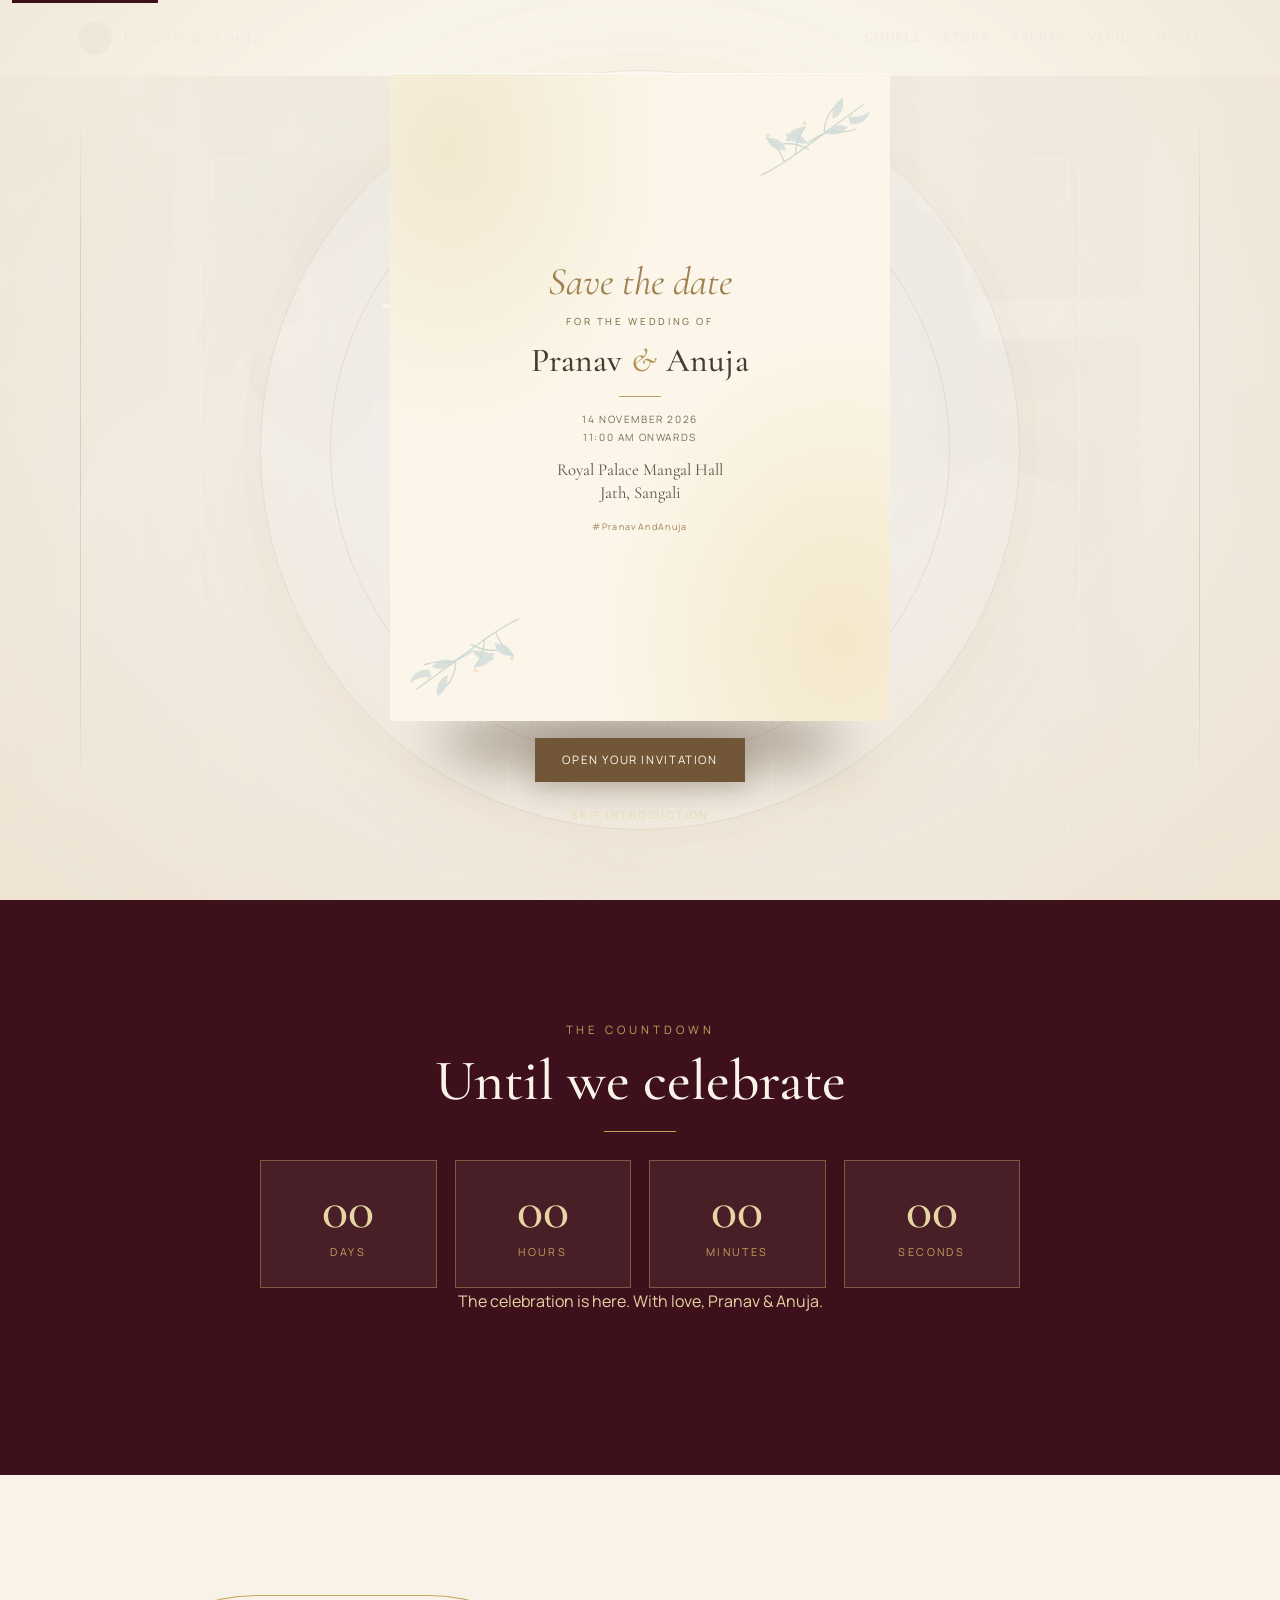
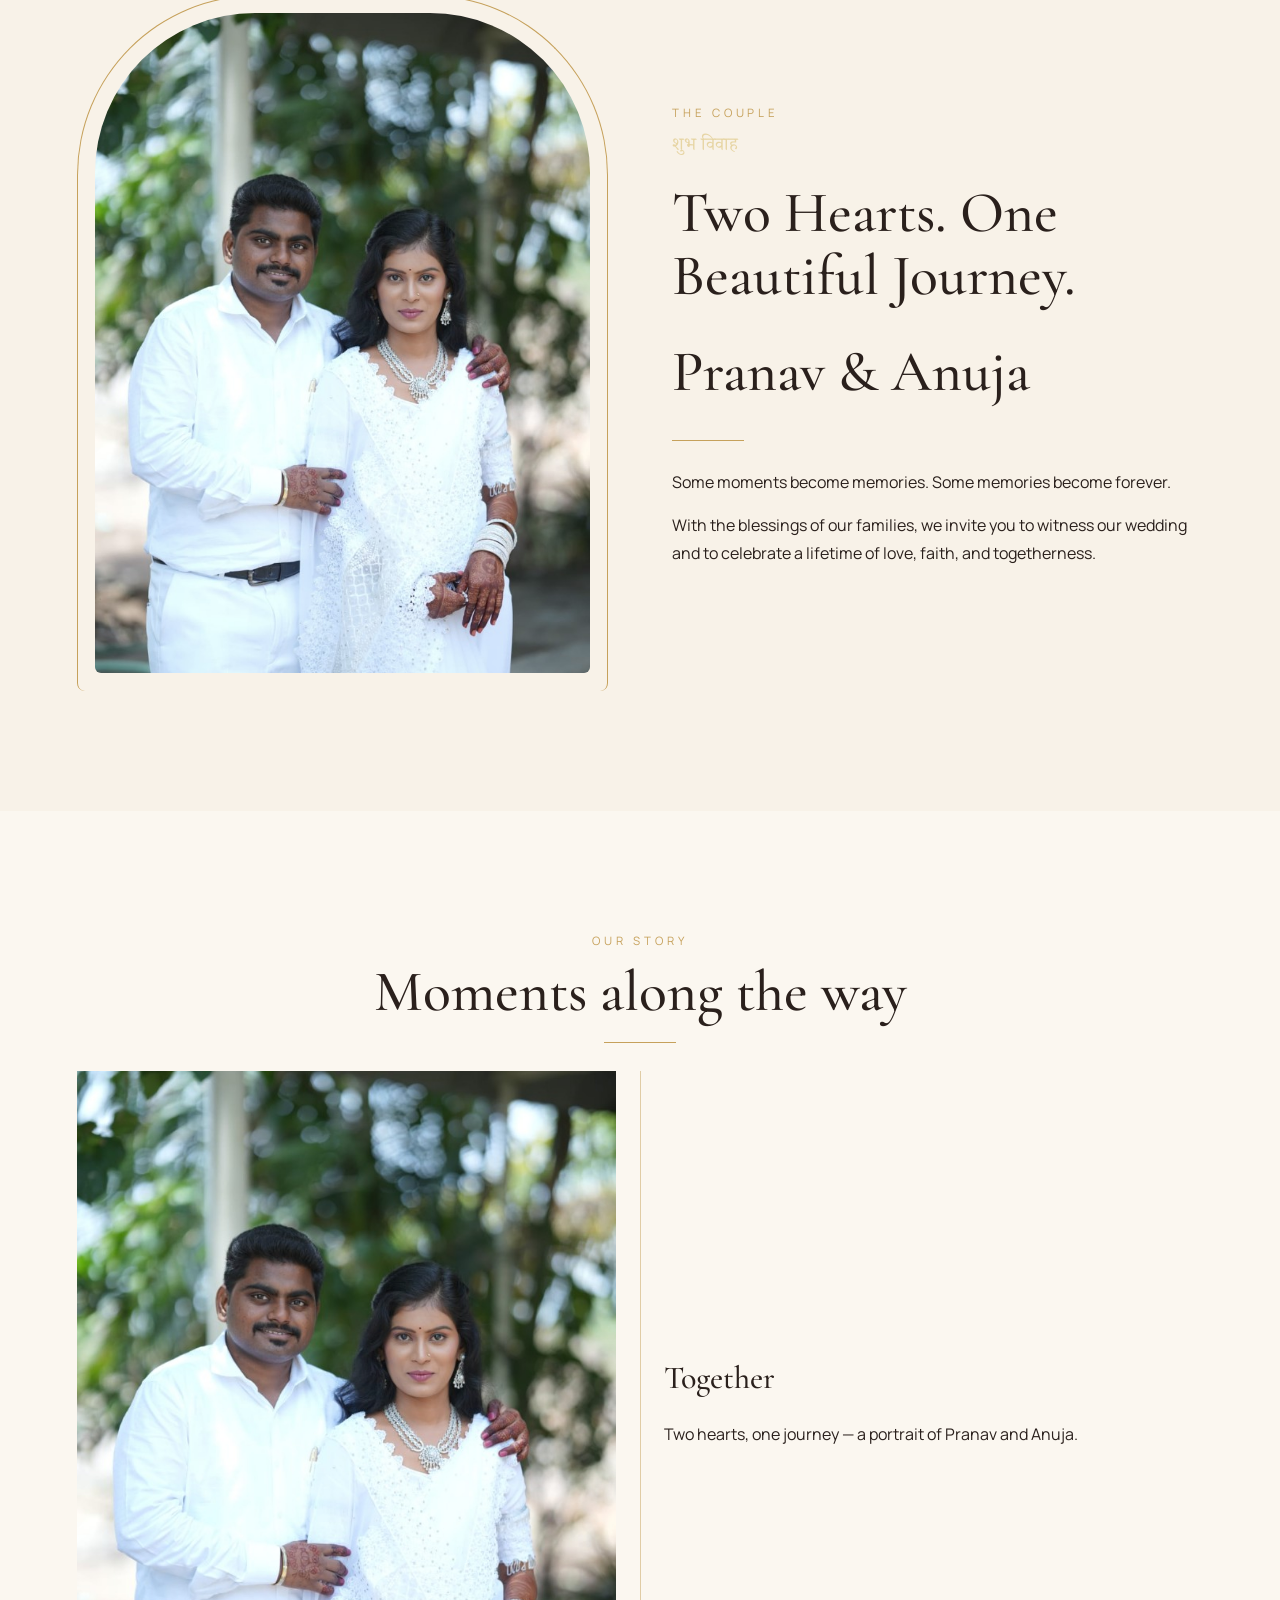
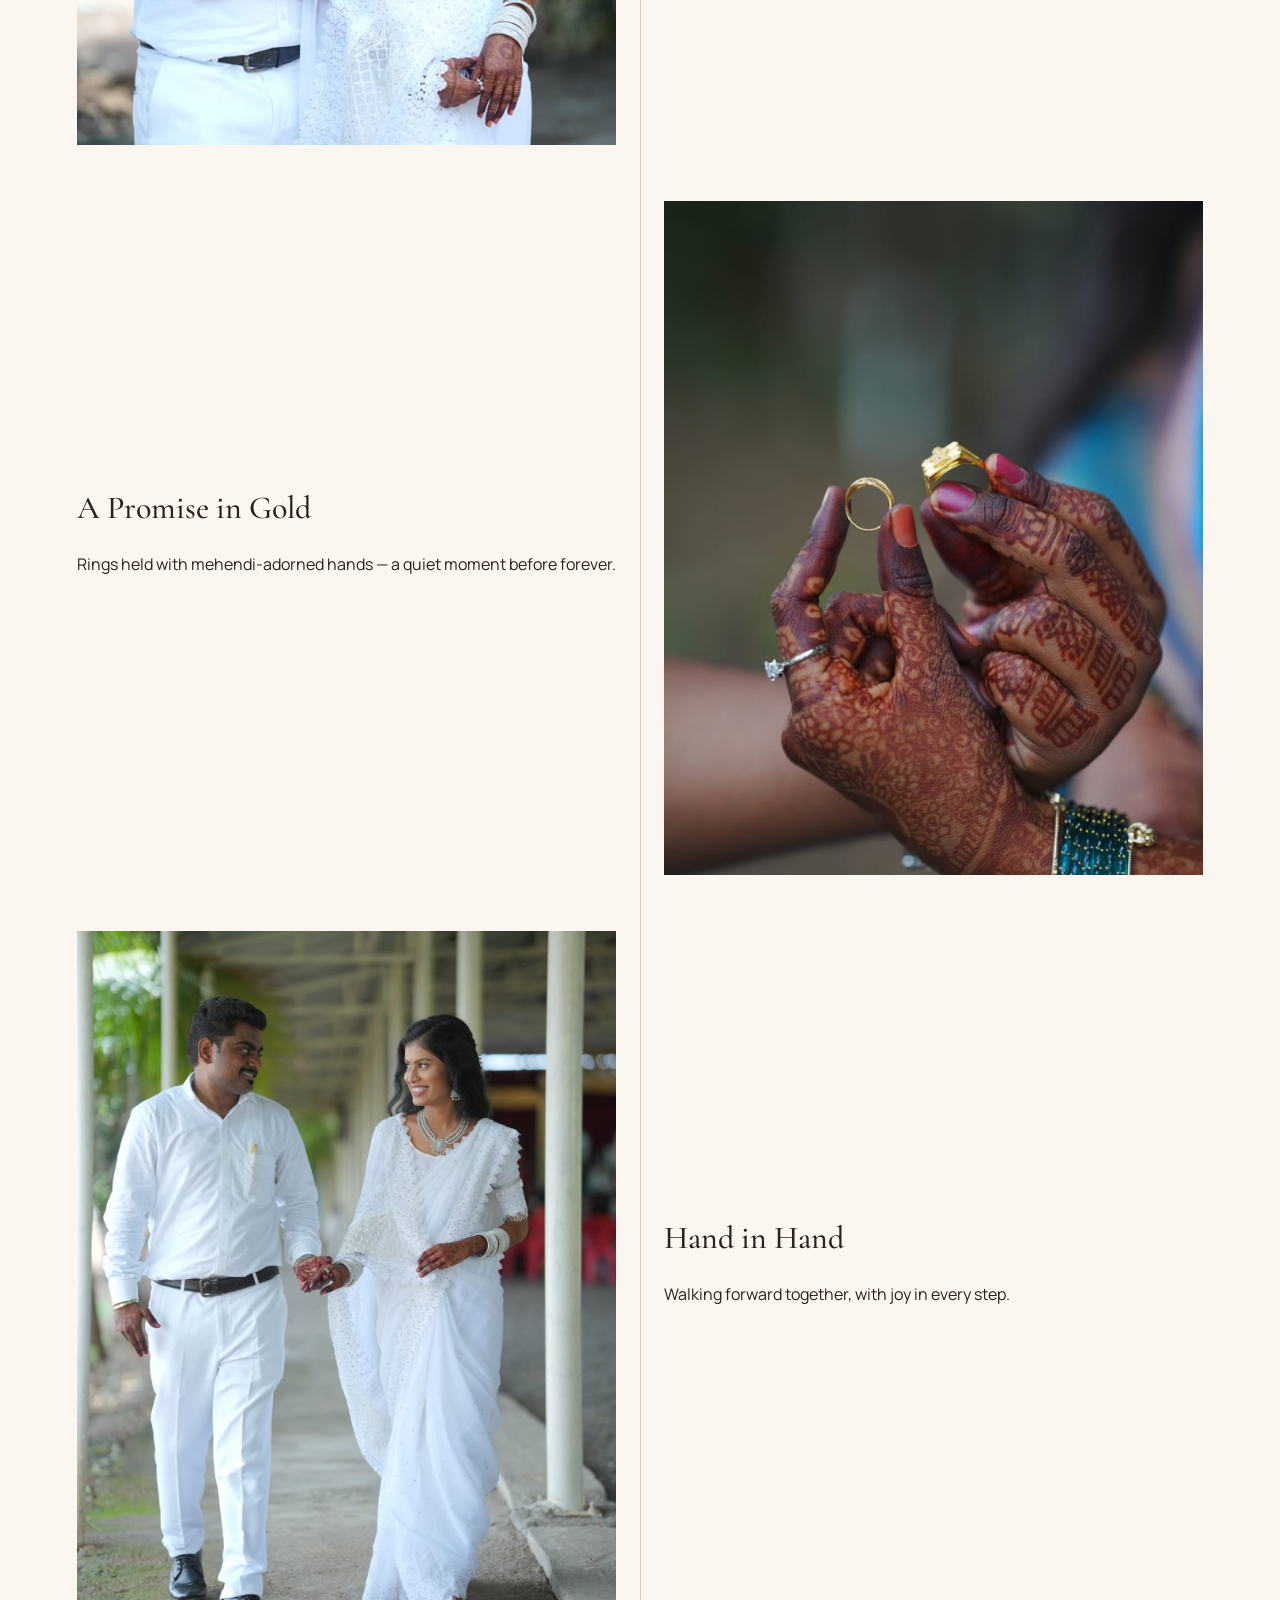
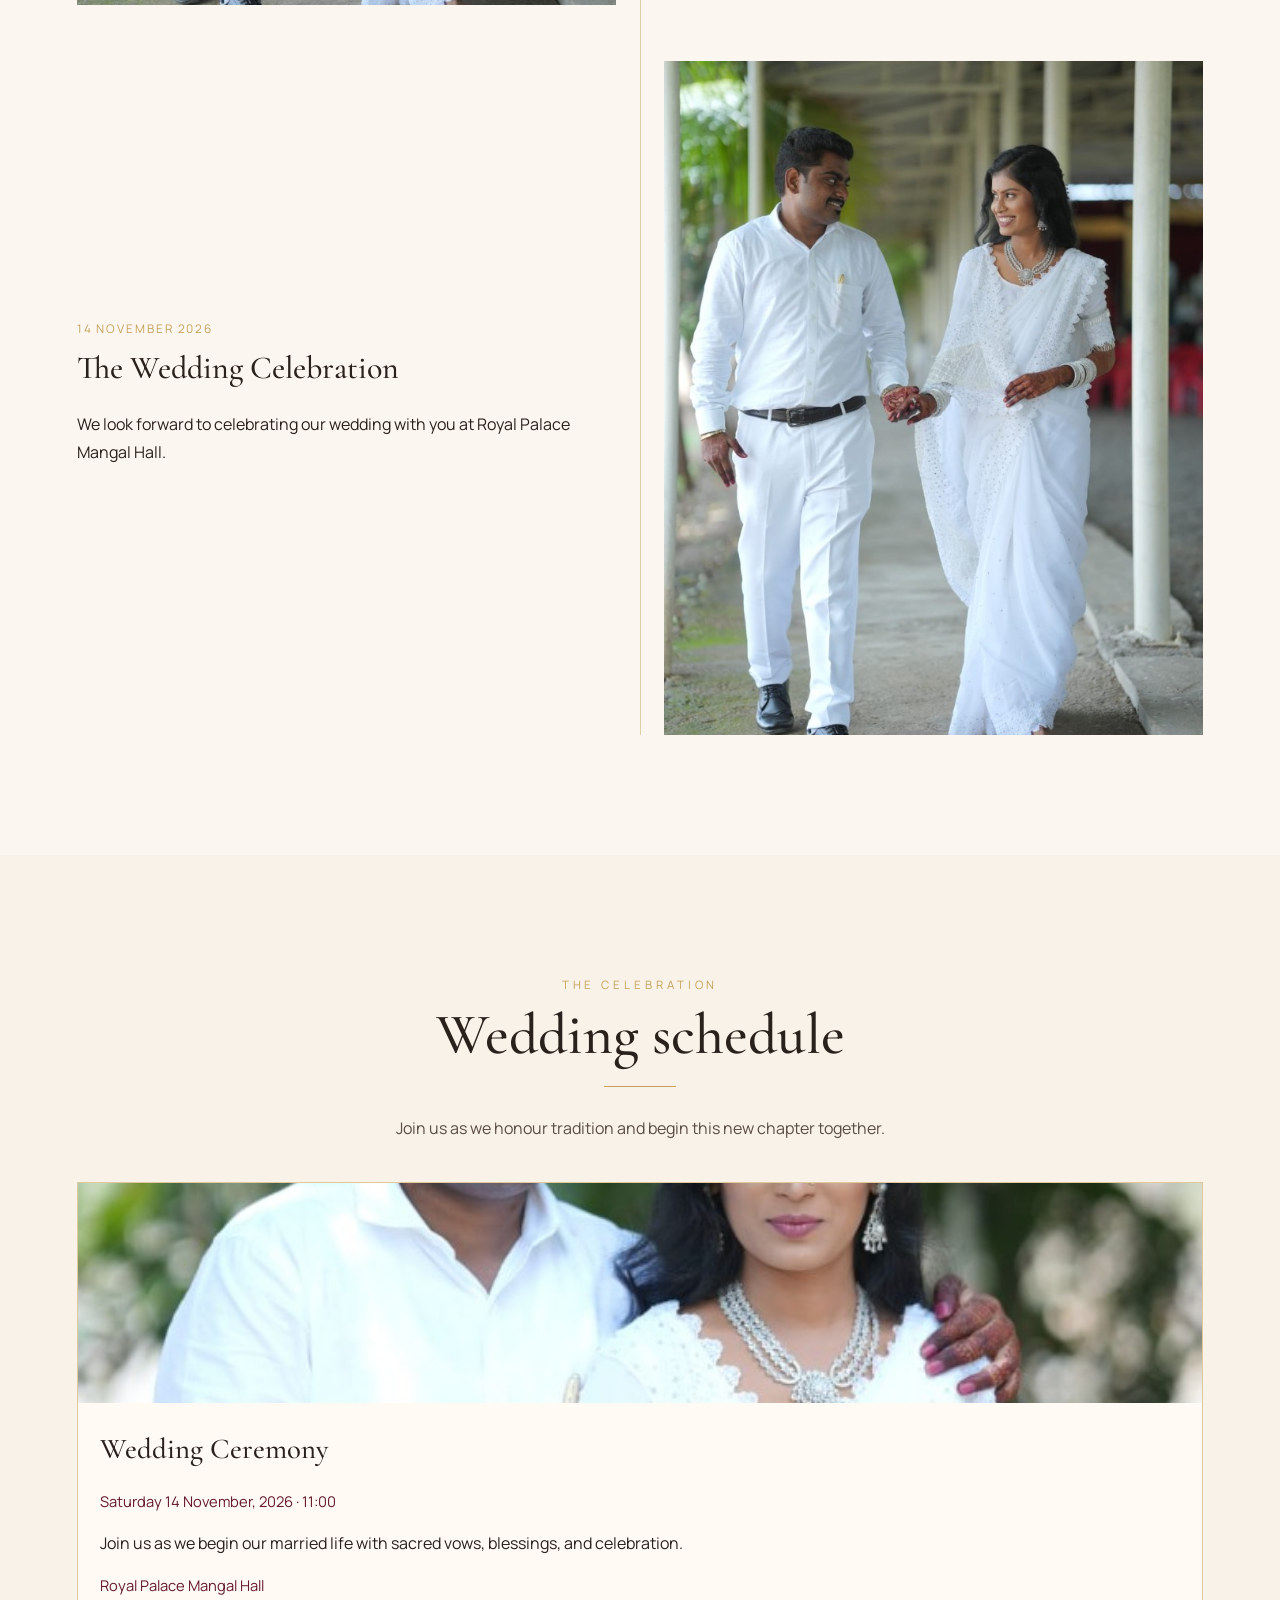
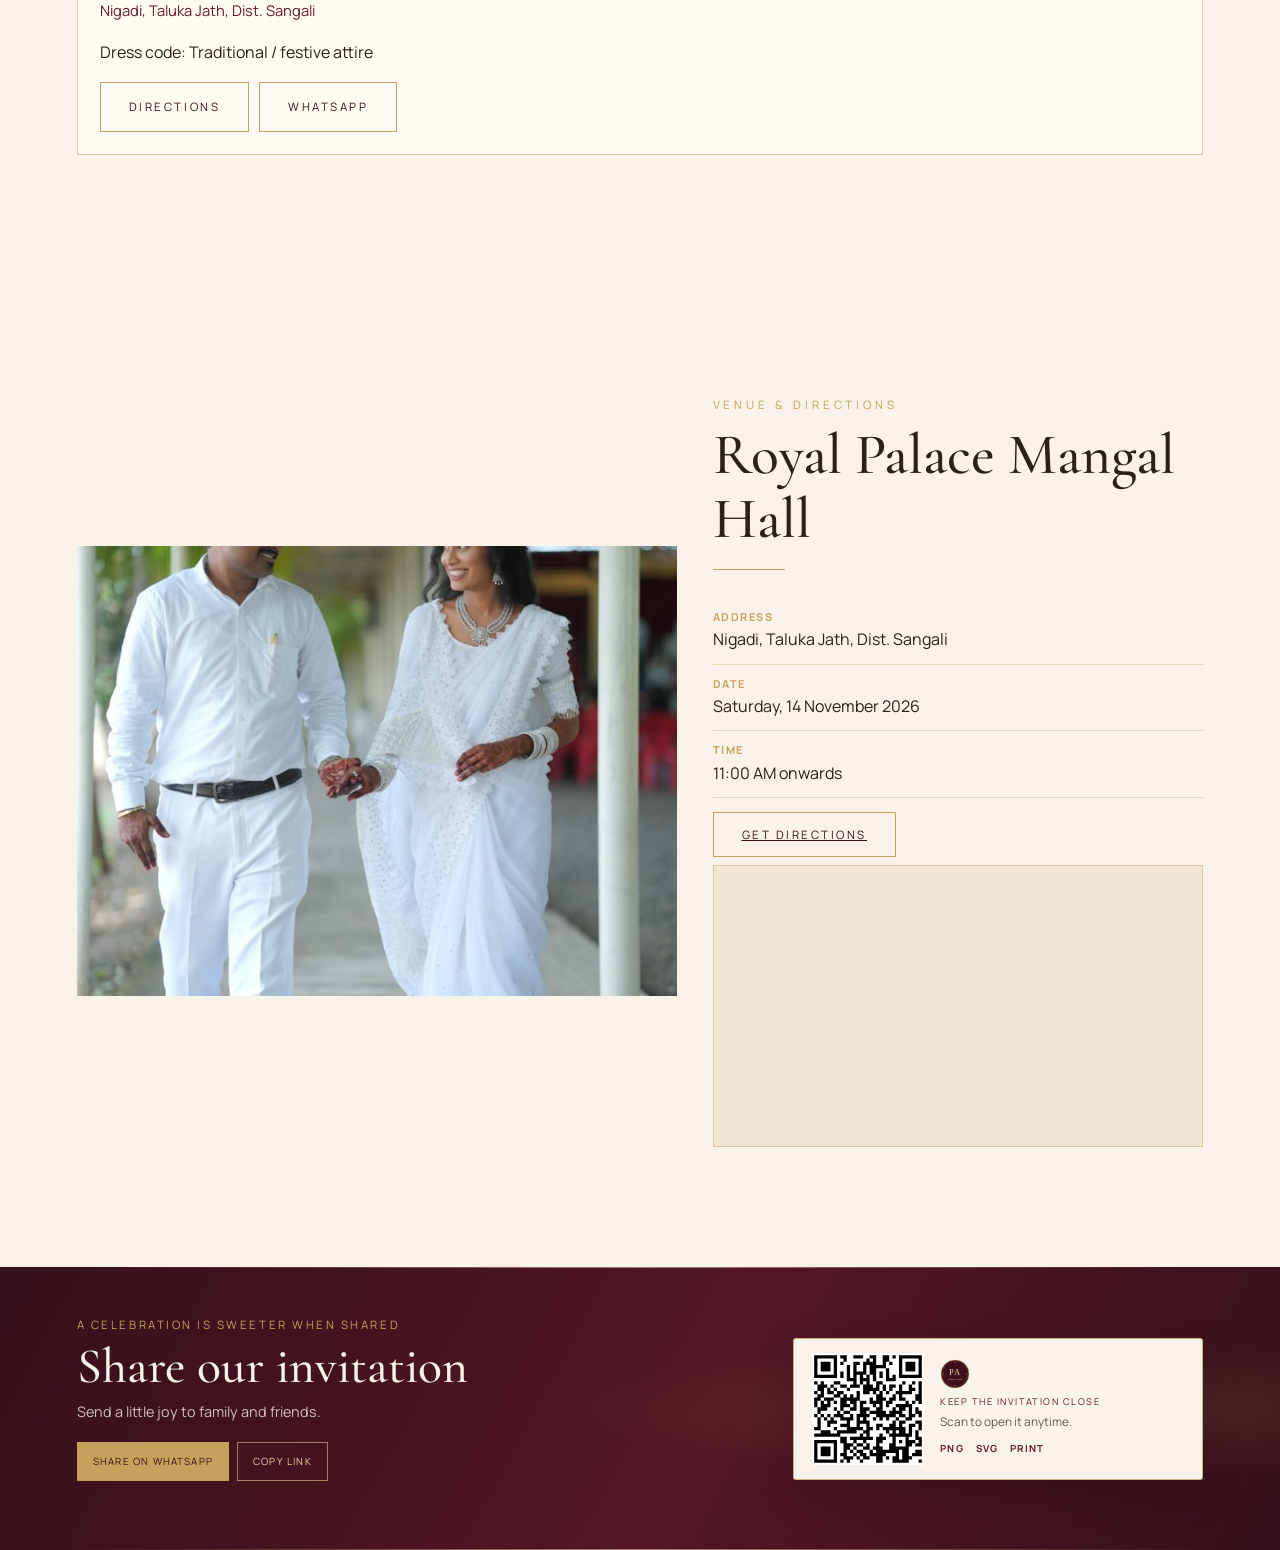
==== index.html @ adb9b9b0 "fix all issue" ====
<!DOCTYPE html>
<html lang="en">
  <head>
    <meta charset="UTF-8" />
    <meta name="viewport" content="width=device-width, initial-scale=1" />
    <title>Pranav & Anuja — A Royal Wedding Invitation</title>
    <meta
      name="description"
      content="You are cordially invited to the wedding of Pranav and Anuja on 14 November 2026 at Royal Palace Mangal Hall, Nigadi, Taluka Jath, Dist. Sangali."
    />
    <meta property="og:title" content="Pranav & Anuja — A Royal Wedding Invitation" />
    <meta
      property="og:description"
      content="Join us on 14 November 2026 at Royal Palace Mangal Hall, Nigadi, Taluka Jath, Dist. Sangali."
    />
    <meta property="og:image" content="images/couple-portrait.jpg" />
    <meta property="og:type" content="website" />
    <link rel="icon" href="assets/favicon.svg" type="image/svg+xml" />
    <link rel="preconnect" href="https://fonts.googleapis.com" />
    <link rel="preconnect" href="https://fonts.gstatic.com" crossorigin />
    <link
      href="https://fonts.googleapis.com/css2?family=Cormorant+Garamond:ital,wght@0,400;0,500;0,600;1,400&family=Manrope:wght@400;500;600&family=Noto+Serif+Devanagari:wght@400;500&display=swap"
      rel="stylesheet"
    />
    <link rel="stylesheet" href="css/styles.css?v=31" />
  </head>
  <body class="is-locked">
    <a class="skip-link" href="#main">Skip to invitation</a>
    <div class="grain" aria-hidden="true"></div>

    <div class="gate" id="gate" role="dialog" aria-label="Open your wedding invitation">
      <div class="gate__light" aria-hidden="true"></div>
      <div class="gate__side-rail gate__side-rail--left" aria-hidden="true"></div>
      <div class="gate__side-rail gate__side-rail--right" aria-hidden="true"></div>
      <div class="gate__inner">
        <div class="intro-film" aria-label="Wedding invitation preview">
          <div class="intro-film__scene intro-film__scene--cover">
            <img class="intro-film__sprig intro-film__sprig--top" src="assets/botanical-sprig.svg" alt="" aria-hidden="true" />
            <img class="intro-film__sprig intro-film__sprig--bottom" src="assets/botanical-sprig.svg" alt="" aria-hidden="true" />
            <p class="intro-film__eyebrow">शुभ विवाह</p>
            <div class="intro-film__portrait-wrap"><img class="intro-film__portrait" src="images/couple-portrait.jpg" alt="Pranav and Anuja" /></div>
            <h1 class="intro-film__names">Pranav <span>&amp;</span> Anuja</h1>
            <p class="intro-film__script">are getting married</p>
            <span class="intro-film__date">14 November 2026</span>
          </div>

          <div class="intro-film__scene intro-film__scene--together">
            <img class="intro-film__sprig intro-film__sprig--top" src="assets/botanical-sprig.svg" alt="" aria-hidden="true" />
            <img class="intro-film__sprig intro-film__sprig--bottom" src="assets/botanical-sprig.svg" alt="" aria-hidden="true" />
            <p class="intro-film__eyebrow">A new chapter begins</p>
            <span class="intro-film__wash intro-film__wash--blue" aria-hidden="true"></span>
            <span class="intro-film__wash intro-film__wash--gold" aria-hidden="true"></span>
            <h2 class="intro-film__script intro-film__script--large">Together</h2>
            <p class="intro-film__message">With the blessings of our families,<br />we would love you to join us.</p>
            <p class="intro-film__small">A celebration of love, tradition &amp; forever</p>
          </div>

          <div class="intro-film__scene intro-film__scene--details">
            <img class="intro-film__sprig intro-film__sprig--top" src="assets/botanical-sprig.svg" alt="" aria-hidden="true" />
            <img class="intro-film__sprig intro-film__sprig--bottom" src="assets/botanical-sprig.svg" alt="" aria-hidden="true" />
            <p class="intro-film__script intro-film__script--save">Save the date</p>
            <p class="intro-film__eyebrow">for the wedding of</p>
            <h2 class="intro-film__names intro-film__names--compact">Pranav <span>&amp;</span> Anuja</h2>
            <div class="intro-film__rule"></div>
            <p class="intro-film__details">14 November 2026<br />11:00 AM onwards</p>
            <p class="intro-film__venue">Royal Palace Mangal Hall<br />Jath, Sangali</p>
            <p class="intro-film__hashtag">#PranavAndAnuja</p>
          </div>
        </div>

        <div class="intro-film__actions">
          <button class="btn" id="open-invite" type="button">Open your invitation</button>
          <button class="gate__skip" id="skip-intro" type="button">Skip introduction</button>
        </div>
      </div>
    </div>

    <header class="site-header">
      <a class="brand" href="#top">
        <img src="assets/monogram.svg" alt="" />
        Pranav &amp; Anuja
      </a>
      <button class="nav-toggle" id="nav-toggle" type="button" aria-label="Open menu" aria-expanded="false" aria-controls="site-nav">
        <span class="nav-toggle__icon" aria-hidden="true"></span>
        <span class="visually-hidden">Menu</span>
      </button>
      <nav class="nav" id="site-nav">
        <a href="#couple">Couple</a>
        <a href="#story">Story</a>
        <a href="#events">Events</a>
        <a href="#venue">Venue</a>
        <a href="#share">Invite</a>
      </nav>
    </header>

    <main id="main">
      <section class="hero" id="top">
        <div class="hero__media" data-parallax>
          <img src="images/couple-walk.jpg" alt="Pranav and Anuja walking together" />
        </div>
        <div class="hero__veil"></div>
        <div class="hero__florals" aria-hidden="true">
        </div>
        <div class="hero__frame reveal">
          <div class="ornament-corners"></div>
          <p class="section-kicker">You are cordially invited</p>
          <p class="deva" id="hero-blessing">शुभ विवाह</p>
          <h1>
            <span>The wedding of</span>
            Pranav <span class="amp">&amp;</span> Anuja
          </h1>
          <p class="hero__meta" id="hero-headline">A Royal Celebration of Love</p>
          <div class="gold-rule"></div>
          <p class="hero__meta" id="hero-date">14 November 2026</p>
          <p class="hero__meta" id="hero-venue">Royal Palace Mangal Hall · Jath, Sangali</p>
          <p style="margin-top: 28px">
            <a class="btn" href="#events">Explore the celebration</a>
          </p>
        </div>
      </section>

      <section class="section section--maroon jaali center" id="countdown">
        <div class="wrap">
          <p class="section-kicker">The countdown</p>
          <h2>Until we celebrate</h2>
          <div class="gold-rule"></div>
          <div class="countdown" id="countdown-grid" aria-live="polite">
            <div class="count"><b id="d">00</b><span>Days</span></div>
            <div class="count"><b id="h">00</b><span>Hours</span></div>
            <div class="count"><b id="m">00</b><span>Minutes</span></div>
            <div class="count"><b id="s">00</b><span>Seconds</span></div>
          </div>
          <p class="lead" id="countdown-message" hidden>The celebration awaits.</p>
        </div>
      </section>

      <section class="section section--ivory" id="couple">
        <div class="wrap couple">
          <div class="arch in-view">
            <img src="images/couple-portrait.jpg" alt="Portrait of Pranav and Anuja" width="800" height="1200" />
          </div>
          <div class="couple-copy in-view">
            <p class="section-kicker">The couple</p>
            <p class="deva" id="couple-blessing">शुभ विवाह</p>
            <h2 id="couple-tagline">Two Hearts. One Beautiful Journey.</h2>
            <h3 id="couple-names">Pranav &amp; Anuja</h3>
            <div class="gold-rule" style="margin-left: 0"></div>
            <p id="couple-quote">Some moments become memories. Some memories become forever.</p>
            <p id="couple-intro">
              With the blessings of our families, we invite you to witness our wedding and to
              celebrate a lifetime of love, faith, and togetherness.
            </p>
          </div>
        </div>
      </section>

      <section class="section section--paper" id="story">
        <div class="wrap">
          <div class="center">
            <p class="section-kicker">Our story</p>
            <h2>Moments along the way</h2>
            <div class="gold-rule"></div>
          </div>
          <div class="timeline" id="story-list"></div>
        </div>
      </section>

      <section class="section section--ivory" id="events">
        <div class="wrap">
          <div class="center">
            <p class="section-kicker">The celebration</p>
            <h2>Wedding schedule</h2>
            <div class="gold-rule"></div>
            <p class="lead">Join us as we honour tradition and begin this new chapter together.</p>
          </div>
          <div class="events" id="event-list"></div>
        </div>
      </section>

      <section class="section section--ivory" id="venue">
        <div class="wrap venue-grid">
          <div class="in-view">
            <img src="images/couple-walk.jpg" alt="Covered walkway at the celebration venue" width="1200" height="800" />
          </div>
          <div class="in-view">
            <p class="section-kicker">Venue &amp; directions</p>
            <h2 id="venue-name">Royal Palace Mangal Hall</h2>
            <div class="gold-rule" style="margin-left: 0"></div>
            <ul class="detail-list">
              <li>
                <strong>Address</strong>
                <span id="venue-address">Nigadi, Taluka Jath, Dist. Sangali</span>
              </li>
              <li>
                <strong>Date</strong>
                <span id="venue-date">Saturday, 14 November 2026</span>
              </li>
              <li>
                <strong>Time</strong>
                <span id="venue-time">11:00 AM onwards</span>
              </li>
            </ul>
            <a class="btn btn--dark" id="maps-link" href="#" target="_blank" rel="noopener">Get directions</a>
            <div class="map-frame" id="map-embed"></div>
          </div>
        </div>
      </section>

      <section class="share-footer" id="share">
        <div class="wrap share-footer__inner">
          <div class="share-footer__message">
            <p class="section-kicker">A celebration is sweeter when shared</p>
            <h2>Share our invitation</h2>
            <p class="share-footer__lead">Send a little joy to family and friends.</p>
            <div class="share-row share-footer__actions">
              <button class="btn share-footer__primary" id="whatsapp-share" type="button">Share on WhatsApp</button>
              <button class="btn share-footer__secondary" id="copy-link" type="button">Copy link</button>
              <button class="btn share-footer__secondary" id="native-share" type="button">More options</button>
            </div>
            <p class="form-status share-footer__status" id="share-status" role="status"></p>
          </div>
          <div class="share-footer__qr-card">
            <div class="share-footer__qr" id="qr-target"></div>
            <div class="share-footer__qr-details">
              <img src="assets/monogram.svg" alt="PA monogram for Pranav and Anuja" width="38" height="38" />
              <p class="section-kicker">Keep the invitation close</p>
              <p>Scan to open it anytime.</p>
              <div class="share-footer__tools">
                <button class="share-footer__tool" id="download-qr-png" type="button">PNG</button>
                <button class="share-footer__tool" id="download-qr-svg" type="button">SVG</button>
                <button class="share-footer__tool" id="print-card" type="button">Print</button>
              </div>
            </div>
          </div>
        </div>
      </section>
    </main>

    <div class="music">
      <button class="icon-btn" id="music-toggle" type="button" aria-pressed="false" aria-label="Play music">
        ♪
      </button>
    </div>
    <audio id="background-music" autoplay loop preload="auto"></audio>

    <style>
      .visually-hidden {
        position: absolute;
        width: 1px;
        height: 1px;
        overflow: hidden;
        clip: rect(0 0 0 0);
      }
    </style>

    <script src="js/qrcode.min.js"></script>
    <script src="js/config.js?v=3"></script>
    <script src="js/storage.js"></script>
    <script src="js/app.js?v=16"></script>
  </body>
</html>
---- css/styles.css ----
:root {
  --burgundy: #651b2b;
  --maroon: #3d101b;
  --gold: #c6a15b;
  --champagne: #e7d5a4;
  --ivory: #f8f2e8;
  --sage: #89917a;
  --charcoal: #241d1b;
  --ink: #2a201c;
  --paper: #fbf7f0;
  --shadow: 0 24px 60px rgba(36, 29, 27, 0.22);
  --frame: linear-gradient(135deg, #e7d5a4, #c6a15b 40%, #8c6b32 70%, #e7d5a4);
  --serif: "Cormorant Garamond", "Times New Roman", serif;
  --sans: "Manrope", system-ui, sans-serif;
  --deva: "Noto Serif Devanagari", serif;
  --max: 1180px;
  --nav-h: 76px;
}

*,
*::before,
*::after {
  box-sizing: border-box;
}

html {
  scroll-behavior: smooth;
}

body {
  margin: 0;
  color: var(--ink);
  background: var(--ivory);
  font-family: var(--sans);
  line-height: 1.7;
  overflow-x: hidden;
}

body.is-locked {
  overflow: hidden;
}

img {
  max-width: 100%;
  height: auto;
  display: block;
}

a {
  color: inherit;
}

button,
input,
select,
textarea {
  font: inherit;
}

.skip-link {
  position: absolute;
  left: 12px;
  top: -40px;
  z-index: 100;
  background: var(--maroon);
  color: var(--champagne);
  padding: 8px 12px;
}

.skip-link:focus {
  top: 12px;
}

/* Decorative paper grain */
.grain {
  pointer-events: none;
  position: fixed;
  inset: 0;
  z-index: 40;
  opacity: 0.07;
  background-image: url("data:image/svg+xml,%3Csvg xmlns='http://www.w3.org/2000/svg' width='140' height='140'%3E%3Cfilter id='n'%3E%3CfeTurbulence type='fractalNoise' baseFrequency='.85' numOctaves='4' stitchTiles='stitch'/%3E%3C/filter%3E%3Crect width='140' height='140' filter='url(%23n)' opacity='.55'/%3E%3C/svg%3E");
}

.jaali {
  background-image: url("data:image/svg+xml,%3Csvg xmlns='http://www.w3.org/2000/svg' width='72' height='72' viewBox='0 0 72 72'%3E%3Cpath fill='none' stroke='%23C6A15B' stroke-width='0.6' opacity='0.35' d='M36 4c8 8 12 16 12 32S44 60 36 68C28 60 24 52 24 36S28 12 36 4z M4 36c8-8 16-12 32-12s24 4 32 12c-8 8-16 12-32 12S12 44 4 36z'/%3E%3Ccircle cx='36' cy='36' r='3' fill='%23C6A15B' opacity='.25'/%3E%3C/svg%3E");
}

/* Buttons */
.btn {
  appearance: none;
  border: 1px solid var(--gold);
  background: transparent;
  color: var(--champagne);
  letter-spacing: 0.22em;
  text-transform: uppercase;
  font-size: 0.72rem;
  padding: 14px 28px;
  cursor: pointer;
  transition: background 0.3s, color 0.3s, transform 0.3s;
}

.btn:hover,
.btn:focus-visible {
  background: var(--gold);
  color: var(--maroon);
  transform: translateY(-1px);
}

.btn--solid {
  background: var(--maroon);
  color: var(--champagne);
}

.btn--dark {
  color: var(--maroon);
  border-color: var(--gold);
}

.btn--dark:hover,
.btn--dark:focus-visible {
  background: var(--maroon);
  color: var(--champagne);
}

/* Gate / envelope */
.gate {
  position: fixed;
  inset: 0;
  z-index: 50;
  display: grid;
  place-items: center;
  background: radial-gradient(ellipse at center, #651b2b 0%, #2a0b13 72%);
  color: var(--champagne);
  text-align: center;
  padding: 24px;
  overflow: hidden;
  isolation: isolate;
}

.gate::before,
.gate::after {
  content: "";
  position: absolute;
  z-index: -1;
  border: 1px solid rgba(231, 213, 164, 0.12);
  border-radius: 50%;
  pointer-events: none;
}

.gate::before {
  width: min(88vw, 760px);
  aspect-ratio: 1;
  box-shadow: 0 0 0 18px rgba(231, 213, 164, 0.025), 0 0 100px rgba(198, 161, 91, 0.12);
  animation: gateHalo 8s ease-in-out infinite alternate;
}

.gate::after {
  width: min(72vw, 620px);
  aspect-ratio: 1;
}

.gate.is-leaving {
  animation: fadeOut 0.8s cubic-bezier(0.4, 0, 0.2, 1) forwards;
}

.gate__light {
  position: absolute;
  z-index: 0;
  top: 52%;
  left: 50%;
  width: 12vmin;
  aspect-ratio: 1;
  border-radius: 50%;
  opacity: 0;
  transform: translate(-50%, -50%) scale(0.25);
  background: radial-gradient(circle, rgba(239, 217, 164, 0.28), rgba(198, 161, 91, 0.12) 35%, transparent 72%);
  pointer-events: none;
}

.gate.is-bloom .gate__light {
  animation: lightBloom 3.6s cubic-bezier(0.16, 0.75, 0.24, 1) forwards;
}

.gate__side-rail {
  position: absolute;
  z-index: 0;
  top: 13%;
  bottom: 13%;
  width: 1px;
  background: linear-gradient(transparent, rgba(231, 213, 164, 0.42) 20%, rgba(231, 213, 164, 0.42) 80%, transparent);
  opacity: 0.65;
  animation: railArrive 1.2s 0.25s ease both;
}

.gate__side-rail--left { left: clamp(12px, calc((100vw - 900px) / 2), 80px); }
.gate__side-rail--right { right: clamp(12px, calc((100vw - 900px) / 2), 80px); }

.gate__inner {
  position: relative;
  z-index: 1;
  width: min(460px, 92vw);
  animation: gateArrive 1.1s cubic-bezier(0.2, 0.75, 0.25, 1) both;
  transform-origin: center;
}

/* Three scene watercolor invitation film */
.gate {
  background:
    radial-gradient(ellipse at 50% 42%, rgba(255,255,255,.92), rgba(247,241,229,.96) 60%, #eee5d4 100%);
  color: var(--ink);
}

.gate::before,
.gate::after {
  border-color: rgba(165, 145, 105, .18);
}

.gate::before {
  box-shadow: 0 0 0 18px rgba(198,161,91,.025), 0 0 100px rgba(198,161,91,.08);
}

.gate__light { background: radial-gradient(circle, rgba(255,255,255,.75), rgba(211,196,160,.16) 45%, transparent 72%); }
.gate__side-rail {
  background: linear-gradient(transparent, rgba(167,139,89,.42) 20%, rgba(167,139,89,.42) 80%, transparent);
}
.gate__inner {
  --intro-card-height: min(72vh, 660px);
  width: min(540px, 92vw);
  justify-self: center;
  align-self: center;
  isolation: isolate;
  animation-duration: .8s;
}
.gate__inner::before {
  content: "";
  position: absolute;
  z-index: 0;
  top: calc(var(--intro-card-height) - 8px);
  left: 12%;
  right: 12%;
  height: 54px;
  border-radius: 50%;
  background: rgba(59,42,20,.46);
  filter: blur(25px);
  animation: introShadowPulse 7s ease-in-out infinite;
  pointer-events: none;
}

.intro-film {
  position: relative;
  z-index: 1;
  width: min(500px, 88vw);
  height: var(--intro-card-height);
  min-height: 420px;
  margin: 0 auto;
  overflow: hidden;
  isolation: isolate;
  border: 0;
  border-radius: 3px;
  background:
    radial-gradient(ellipse at 12% 12%, rgba(221,201,149,.3), transparent 35%),
    radial-gradient(ellipse at 90% 88%, rgba(229,203,139,.32), transparent 38%),
    #fbf6e9;
  box-shadow: inset 0 1px 0 rgba(255,255,255,.84);
  transform-style: preserve-3d;
  animation: introCardFloat 7s ease-in-out infinite;
}
.intro-film:hover {
  animation-play-state: paused;
}
.intro-film::before {
  content: "";
  position: absolute;
  z-index: 5;
  inset: 13px;
  border: 0;
  pointer-events: none;
}
.intro-film__scene {
  position: absolute;
  inset: 0;
  display: flex;
  flex-direction: column;
  align-items: center;
  justify-content: center;
  padding: 36px 28px;
  opacity: 0;
  animation: introScene 8s ease-in-out 1 both;
}
.intro-film__scene--cover { animation-name: introSceneOne; }
.intro-film__scene--together { animation-name: introSceneTwo; }
.intro-film__scene--details { animation-name: introSceneThree; }
.intro-film__sprig {
  position: absolute;
  z-index: -1;
  width: 118px;
  opacity: .66;
  pointer-events: none;
}
.intro-film__sprig--top { top: 16px; right: 15px; transform: rotate(8deg); }
.intro-film__sprig--bottom { bottom: 16px; left: 15px; transform: rotate(188deg); }
.intro-film__eyebrow {
  margin: 0 0 14px;
  color: #8b7957;
  font-size: .61rem;
  font-weight: 500;
  letter-spacing: .27em;
  text-transform: uppercase;
}
.intro-film__portrait-wrap {
  width: min(250px, 60vw);
  aspect-ratio: 1 / 1.04;
  margin: 2px auto 16px;
  padding: 6px;
  border: 1.5px solid rgba(183,143,66,.72);
  border-radius: 50% 50% 46% 46%;
  background: rgba(255,255,255,.76);
  box-shadow: 0 10px 30px rgba(70,52,31,.13);
  animation: portraitFloat 5s ease-in-out infinite;
}
.intro-film__portrait { display: block; width: 100%; height: 100%; object-fit: cover; border-radius: inherit; }
.intro-film__names {
  margin: 0;
  color: #493b30;
  font: 500 clamp(2rem, 8vw, 2.65rem)/.98 var(--serif);
  letter-spacing: .015em;
}
.intro-film__names span { color: #b39158; font-style: italic; }
.intro-film__script {
  margin: 6px 0 12px;
  color: #9f8050;
  font: italic 1.35rem/1.1 var(--serif);
}
.intro-film__date, .intro-film__details {
  color: #786c59;
  font-size: .63rem;
  letter-spacing: .16em;
  line-height: 1.8;
  text-transform: uppercase;
}
.intro-film__scene--together { background: radial-gradient(ellipse at 50% 48%, rgba(255,255,255,.45), transparent 65%); }
.intro-film__wash { position: absolute; z-index: -1; width: 210px; height: 130px; border-radius: 50%; filter: blur(28px); opacity: .3; }
.intro-film__wash--blue { top: 27%; left: -25%; background: #b8d1da; transform: rotate(-24deg); }
.intro-film__wash--gold { right: -24%; bottom: 17%; background: #ead9ac; transform: rotate(24deg); }
.intro-film__script--large { margin: 0 0 20px; font-size: clamp(3rem, 13vw, 4.4rem); }
.intro-film__message { margin: 0; color: #5f5447; font: 1.12rem/1.55 var(--serif); }
.intro-film__small { margin: 25px 0 0; color: #8b7957; font-size: .55rem; letter-spacing: .19em; text-transform: uppercase; }
.intro-film__script--save { margin: 0 0 11px; font-size: 2.45rem; }
.intro-film__names--compact { font-size: 2.1rem; }
.intro-film__rule { width: 42px; height: 1px; margin: 18px 0 13px; background: #b99c64; }
.intro-film__details { margin: 0 0 13px; }
.intro-film__venue { margin: 0; color: #5c5144; font: 1.05rem/1.35 var(--serif); }
.intro-film__hashtag { margin: 14px 0 0; color: #9b8258; font-size: .56rem; letter-spacing: .15em; }
.intro-film__actions { position: relative; z-index: 1; display: grid; justify-items: center; gap: 4px; margin-top: 13px; }
.intro-film__actions .btn { min-width: 210px; padding: 11px 22px; border-color: #725638; background: #725638; color: #fffaf0; letter-spacing: .14em; box-shadow: 0 8px 24px rgba(67,50,31,.18); }
.intro-film__actions .btn:hover, .intro-film__actions .btn:focus-visible { background: #503d2b; color: #fffaf0; }
.gate__skip { border: 0; padding: 5px 12px; background: transparent; color: #776d5e; font: 500 .63rem var(--sans); letter-spacing: .12em; text-transform: uppercase; cursor: pointer; }
.gate__skip:hover { color: var(--burgundy); }

@keyframes introSceneOne {
  0%, 4% { opacity: 1; transform: scale(1.035); }
  9%, 27% { opacity: 1; transform: scale(1); }
  33%, 100% { opacity: 0; transform: scale(.985); }
}
@keyframes introCardFloat {
  0%, 100% { transform: perspective(1400px) rotateX(1.5deg) rotateY(-.65deg) translateY(0); }
  50% { transform: perspective(1400px) rotateX(-.5deg) rotateY(.65deg) translateY(-8px); }
}
@keyframes introShadowPulse {
  0%, 100% { opacity: .72; transform: scaleX(.9); }
  50% { opacity: 1; transform: scaleX(1.08); }
}
@keyframes introSceneTwo {
  0%, 29% { opacity: 0; transform: scale(1.025); }
  35%, 60% { opacity: 1; transform: scale(1); }
  67%, 100% { opacity: 0; transform: scale(.985); }
}
@keyframes introSceneThree {
  0%, 63% { opacity: 0; transform: scale(1.02); }
  70%, 100% { opacity: 1; transform: scale(1); }
}
@keyframes portraitFloat { 0%,100% { transform: translateY(0); } 50% { transform: translateY(-4px); } }

.gate__kicker,
.section-kicker {
  font-size: 0.72rem;
  letter-spacing: 0.34em;
  text-transform: uppercase;
  color: var(--gold);
  margin: 0 0 10px;
}

.gate__tag {
  font-family: var(--serif);
  font-style: italic;
  font-size: 1.15rem;
  margin: 0 0 28px;
  color: var(--champagne);
}

.gate__kicker,
.gate__tag {
  animation: textArrive 0.9s 0.12s cubic-bezier(0.2, 0.75, 0.25, 1) both;
  transition: opacity 0.7s ease, transform 0.7s ease;
}

.envelope {
  position: relative;
  height: 250px;
  margin: 0 auto 28px;
  width: min(340px, 86vw);
  perspective: 1200px;
  transform-style: preserve-3d;
  animation: envelopeArrive 1.2s 0.22s cubic-bezier(0.2, 0.75, 0.25, 1) both;
  cursor: pointer;
  transition: transform 0.9s cubic-bezier(0.2, 0.75, 0.25, 1);
}

.envelope.is-open {
  animation: none;
  transform: translateY(-7px) scale(1.015);
}

.envelope__body,
.envelope__flap,
.envelope__card,
.envelope__front {
  position: absolute;
  inset: 0;
}

.envelope__body {
  background: linear-gradient(180deg, #4a1420, #2e0c14);
  border: 1px solid var(--gold);
  box-shadow: 0 20px 50px rgba(0, 0, 0, 0.35);
  clip-path: polygon(0 0, 100% 0, 100% 100%, 0 100%);
  transition: box-shadow 1.2s ease, transform 1.5s cubic-bezier(0.2, 0.75, 0.25, 1);
}

.envelope.is-open .envelope__body {
  box-shadow: 0 30px 70px rgba(0, 0, 0, 0.45), 0 0 36px rgba(231, 213, 164, 0.16);
  transform: translateY(12px) scale(1.015);
}

.envelope__body::after {
  content: "";
  position: absolute;
  inset: 10px;
  border: 1px solid rgba(198, 161, 91, 0.35);
}

.envelope__flap {
  height: 52%;
  background: linear-gradient(180deg, #6e2032, #43131e);
  border: 1px solid var(--gold);
  transform-origin: top center;
  clip-path: polygon(0 0, 100% 0, 50% 100%);
  z-index: 3;
  backface-visibility: hidden;
  transform-style: preserve-3d;
  transition: transform 1.45s cubic-bezier(0.32, 0.72, 0.18, 1);
  transform: rotateX(0deg);
  transform-origin: 50% 0%;
}

.envelope__front {
  z-index: 2;
  clip-path: polygon(0 0, 50% 44%, 100% 0, 100% 100%, 0 100%);
  background: linear-gradient(180deg, #531724, #3a101a 72%);
  border: 1px solid rgba(198, 161, 91, 0.72);
  opacity: 0;
  transition: opacity 0.7s 0.5s ease;
}

.envelope.is-open .envelope__front {
  opacity: 1;
}

.envelope.is-open .envelope__flap {
  transform: rotateX(180deg);
}

.envelope__card {
  top: 18px;
  left: 16px;
  right: 16px;
  bottom: 16px;
  background: linear-gradient(180deg, #f4ead2, #e7d5a4);
  color: var(--maroon);
  z-index: 1;
  display: grid;
  place-items: center;
  transform: translateY(18px);
  transition: transform 1.8s 0.28s cubic-bezier(0.16, 1, 0.3, 1), box-shadow 1.4s 0.28s ease;
  border: 1px solid #d4b56c;
  box-shadow: 0 4px 12px rgba(60, 20, 20, 0.1);
}

.envelope.is-open .envelope__card {
  transform: translateY(-88px);
  box-shadow: 0 18px 38px rgba(30, 8, 14, 0.28);
  transition-delay: 0.38s, 0.38s;
}

.envelope__card span {
  font-family: var(--serif);
  font-size: 1.2rem;
  letter-spacing: 0.04em;
  text-align: center;
  padding: 0 8px;
  transform: translateY(72px);
  opacity: 0.5;
  transition: transform 1.25s 0.72s cubic-bezier(0.16, 1, 0.3, 1), opacity 0.8s 0.72s ease;
}

.envelope.is-open .envelope__card span {
  transform: translateY(0);
  opacity: 1;
  transition-delay: 1s;
}

.seal {
  position: absolute;
  left: 50%;
  top: 42%;
  z-index: 4;
  width: 72px;
  height: 72px;
  margin-left: -36px;
  border-radius: 50%;
  background: radial-gradient(circle at 35% 30%, #efd9a4, #c6a15b 45%, #8a6a32);
  color: var(--maroon);
  display: grid;
  place-items: center;
  font-family: var(--serif);
  font-size: 1.2rem;
  letter-spacing: 0.12em;
  box-shadow: 0 8px 18px rgba(0, 0, 0, 0.28);
  transition: opacity 0.5s 0.12s ease, transform 0.8s cubic-bezier(0.34, 1.3, 0.64, 1);
}

.envelope.is-open .seal {
  opacity: 0;
  transform: translateY(-16px) rotate(-24deg) scale(0.35);
  transition-delay: 0s;
  transition-duration: 0.55s;
}

.gate .btn {
  margin-top: 4px;
  transition: opacity 0.5s ease, transform 0.5s ease;
}

.gate.is-bloom .gate__kicker,
.gate.is-bloom .gate__tag,
.gate.is-bloom .btn,
.gate.is-bloom .gate__skip {
  animation: none;
  opacity: 0;
  transform: translateY(-8px);
  pointer-events: none;
}

.gate__skip {
  display: block;
  margin: 16px auto 0;
  background: none;
  border: 0;
  color: var(--champagne);
  opacity: 0.7;
  cursor: pointer;
  letter-spacing: 0.16em;
  text-transform: uppercase;
  font-size: 0.68rem;
  transition: opacity 0.6s ease, transform 0.6s ease;
}

@keyframes gateArrive {
  from { opacity: 0; transform: translateY(18px) scale(0.985); filter: blur(5px); }
  to { opacity: 1; transform: translateY(0) scale(1); filter: blur(0); }
}

@keyframes textArrive {
  from { opacity: 0; transform: translateY(10px); }
  to { opacity: 1; transform: translateY(0); }
}

@keyframes envelopeArrive {
  from { opacity: 0; transform: translateY(22px) scale(0.94); }
  to { opacity: 1; transform: translateY(0) scale(1); }
}

@keyframes gateHalo {
  from { transform: scale(0.96); opacity: 0.55; }
  to { transform: scale(1.04); opacity: 1; }
}

@keyframes lightBloom {
  0% { opacity: 0; transform: translate(-50%, -50%) scale(0.25); }
  12% { opacity: 1; }
  100% { opacity: 0; transform: translate(-50%, -50%) scale(15); }
}

@keyframes railArrive {
  from { opacity: 0; }
  to { opacity: 0.65; }
}

@keyframes fadeOut {
  to {
    opacity: 0;
    visibility: hidden;
  }
}

/* Header */
.site-header {
  position: sticky;
  top: 0;
  z-index: 30;
  height: var(--nav-h);
  display: flex;
  align-items: center;
  justify-content: space-between;
  padding: 0 6vw;
  background: rgba(248, 242, 232, 0.88);
  backdrop-filter: blur(14px);
  border-bottom: 1px solid rgba(198, 161, 91, 0.35);
}

.brand {
  display: flex;
  align-items: center;
  gap: 10px;
  text-decoration: none;
  font-family: var(--serif);
  letter-spacing: 0.18em;
  color: var(--maroon);
}

.brand img {
  width: 36px;
  height: 36px;
}

.nav {
  display: flex;
  gap: 22px;
}

.nav a {
  text-decoration: none;
  font-size: 0.74rem;
  letter-spacing: 0.16em;
  text-transform: uppercase;
  color: var(--charcoal);
}

.nav a:hover,
.nav a:focus-visible {
  color: var(--burgundy);
}

.nav-toggle {
  display: none;
  width: 44px;
  height: 44px;
  border: 1px solid var(--gold);
  background: transparent;
  place-items: center;
}

.nav-toggle__icon,
.nav-toggle__icon::before,
.nav-toggle__icon::after {
  display: block;
  width: 21px;
  height: 1px;
  background: var(--maroon);
  position: relative;
  transition: transform .28s ease, width .28s ease, top .28s ease;
}

.nav-toggle__icon::before,
.nav-toggle__icon::after {
  content: "";
  position: absolute;
  left: 0;
}

.nav-toggle__icon::before {
  top: -6px;
  width: 13px;
}

.nav-toggle__icon::after {
  top: 6px;
  width: 17px;
}

.nav-toggle.is-open .nav-toggle__icon {
  background: transparent;
}
.nav-toggle.is-open .nav-toggle__icon::before,
.nav-toggle.is-open .nav-toggle__icon::after {
  top: 0;
  width: 21px;
}
.nav-toggle.is-open .nav-toggle__icon::before { transform: rotate(45deg); }
.nav-toggle.is-open .nav-toggle__icon::after { transform: rotate(-45deg); }

/* Hero */
.hero {
  position: relative;
  min-height: calc(100vh - var(--nav-h));
  display: grid;
  place-items: center;
  color: var(--ivory);
  overflow: hidden;
}

.hero__media {
  position: absolute;
  inset: 0;
}

.hero__media img {
  width: 100%;
  height: 100%;
  object-fit: cover;
  object-position: center 20%;
  transform: scale(1.06);
}

.hero__veil {
  position: absolute;
  z-index: 0;
  inset: 0;
  background:
    linear-gradient(180deg, rgba(61, 16, 27, 0.35), rgba(61, 16, 27, 0.78) 70%),
    radial-gradient(ellipse at center, transparent 20%, rgba(36, 29, 27, 0.45) 100%);
}


.hero__frame {
  position: relative;
  z-index: 2;
  width: min(880px, 92vw);
  padding: clamp(32px, 6vw, 72px) clamp(20px, 5vw, 56px);
  text-align: center;
  border: 1px solid rgba(198, 161, 91, 0.65);
  box-shadow: inset 0 0 0 8px rgba(61, 16, 27, 0.25);
}

.hero__frame::before,
.hero__frame::after,
.ornament-corners::before,
.ornament-corners::after {
  content: "";
  position: absolute;
  width: 42px;
  height: 42px;
  border: 1px solid var(--gold);
}

.hero__frame::before {
  top: 10px;
  left: 10px;
  border-right: 0;
  border-bottom: 0;
}

.hero__frame::after {
  top: 10px;
  right: 10px;
  border-left: 0;
  border-bottom: 0;
}

.ornament-corners {
  position: absolute;
  inset: 0;
  pointer-events: none;
}

.ornament-corners::before {
  bottom: 10px;
  left: 10px;
  top: auto;
  border-right: 0;
  border-top: 0;
}

.ornament-corners::after {
  bottom: 10px;
  right: 10px;
  top: auto;
  left: auto;
  border-left: 0;
  border-top: 0;
}

.hero h1 {
  font-family: var(--serif);
  font-weight: 500;
  font-size: clamp(3rem, 9vw, 6.4rem);
  line-height: 0.92;
  margin: 10px 0 18px;
  letter-spacing: 0.02em;
}

.hero h1 span {
  display: block;
  font-size: 0.42em;
  letter-spacing: 0.28em;
  font-family: var(--sans);
  text-transform: uppercase;
  margin-bottom: 12px;
  color: var(--gold);
}

.amp {
  font-style: italic;
  color: var(--gold);
  font-weight: 400;
}

.hero__meta {
  letter-spacing: 0.2em;
  text-transform: uppercase;
  font-size: 0.78rem;
  color: var(--champagne);
}

.deva {
  font-family: var(--deva);
  font-size: 1.15rem;
  margin: 8px 0 18px;
  color: var(--champagne);
}

/* Sections */
.section {
  padding: clamp(64px, 10vw, 120px) 6vw;
  position: relative;
}

.section--maroon {
  background: var(--maroon);
  color: var(--ivory);
}

.section--ivory {
  background: var(--ivory);
}

.section--paper {
  background: var(--paper);
}

.wrap {
  width: min(var(--max), 100%);
  margin: 0 auto;
}

.center {
  text-align: center;
}

.section h2 {
  font-family: var(--serif);
  font-weight: 500;
  font-size: clamp(2.1rem, 5vw, 3.6rem);
  line-height: 1.1;
  margin: 0 0 16px;
}

.lead {
  max-width: 44rem;
  margin: 0 auto 40px;
  color: #5a4d46;
}

.section--maroon .lead {
  color: var(--champagne);
}

.gold-rule {
  width: 72px;
  height: 1px;
  background: var(--gold);
  margin: 18px auto 28px;
}

/* Countdown */
.countdown {
  display: grid;
  grid-template-columns: repeat(4, minmax(0, 1fr));
  gap: 18px;
  max-width: 760px;
  margin: 0 auto;
}

.count {
  border: 1px solid rgba(198, 161, 91, 0.45);
  padding: 22px 8px;
  background: rgba(248, 242, 232, 0.06);
}

.count b {
  display: block;
  font-family: var(--serif);
  font-size: clamp(2rem, 6vw, 3.4rem);
  font-weight: 500;
  color: var(--champagne);
  line-height: 1;
}

.count span {
  letter-spacing: 0.22em;
  font-size: 0.68rem;
  text-transform: uppercase;
  color: var(--gold);
}

/* Couple */
.couple {
  display: grid;
  grid-template-columns: 1fr 1fr;
  gap: clamp(24px, 5vw, 64px);
  align-items: center;
}

.arch {
  position: relative;
  padding: 18px;
}

.arch::before {
  content: "";
  position: absolute;
  inset: 0;
  border: 1px solid var(--gold);
  border-bottom: 0;
  border-radius: 180px 180px 8px 8px;
}

.arch img {
  width: 100%;
  aspect-ratio: 3 / 4;
  object-fit: cover;
  border-radius: 160px 160px 6px 6px;
  filter: saturate(0.92);
}

.couple-copy h3 {
  font-family: var(--serif);
  font-size: clamp(2.4rem, 5vw, 3.6rem);
  margin: 8px 0;
  font-weight: 500;
}

/* Story */
.timeline {
  display: grid;
  gap: 56px;
  position: relative;
}

.timeline::before {
  content: "";
  position: absolute;
  left: 50%;
  top: 0;
  bottom: 0;
  width: 1px;
  background: rgba(198, 161, 91, 0.5);
}

.milestone {
  display: grid;
  grid-template-columns: 1fr 1fr;
  gap: 48px;
  align-items: center;
}

.milestone:nth-child(even) .milestone__media {
  order: 2;
}

.milestone img {
  width: 100%;
  aspect-ratio: 4 / 5;
  object-fit: cover;
}

.milestone h3 {
  font-family: var(--serif);
  font-size: 2rem;
  margin: 0 0 8px;
  font-weight: 500;
}

.milestone time {
  color: var(--gold);
  letter-spacing: 0.16em;
  text-transform: uppercase;
  font-size: 0.74rem;
}

/* Events */
.events {
  display: grid;
  grid-template-columns: repeat(auto-fit, minmax(280px, 1fr));
  gap: 24px;
}

.event-card {
  border: 1px solid rgba(198, 161, 91, 0.55);
  background: #fffaf3;
  overflow: hidden;
  display: flex;
  flex-direction: column;
}

.event-card img {
  width: 100%;
  height: 220px;
  object-fit: cover;
}

.event-card__body {
  padding: 22px;
}

.event-card h3 {
  font-family: var(--serif);
  margin: 0 0 8px;
  font-size: 1.8rem;
  font-weight: 500;
}

.event-meta {
  color: var(--burgundy);
  font-size: 0.92rem;
}

.event-actions {
  display: flex;
  gap: 10px;
  flex-wrap: wrap;
  margin-top: 16px;
}

.event-actions a {
  text-decoration: none;
}

/* Gallery */
.filters {
  display: flex;
  flex-wrap: wrap;
  justify-content: center;
  gap: 10px;
  margin-bottom: 28px;
}

.chip {
  border: 1px solid var(--gold);
  background: transparent;
  color: var(--maroon);
  padding: 8px 14px;
  letter-spacing: 0.12em;
  text-transform: uppercase;
  font-size: 0.68rem;
  cursor: pointer;
}

.chip.is-active,
.chip:hover,
.chip:focus-visible {
  background: var(--maroon);
  color: var(--champagne);
}

.masonry {
  columns: 3;
  column-gap: 16px;
}

.masonry figure {
  break-inside: avoid;
  margin: 0 0 16px;
  position: relative;
  cursor: pointer;
}

.masonry img {
  width: 100%;
  aspect-ratio: 3 / 4;
  object-fit: cover;
  transition: transform 0.6s ease;
}

.masonry figure:hover img,
.masonry figure:focus-within img {
  transform: scale(1.04);
}

.masonry figcaption {
  position: absolute;
  left: 0;
  right: 0;
  bottom: 0;
  padding: 12px;
  background: linear-gradient(transparent, rgba(36, 29, 27, 0.72));
  color: var(--ivory);
  font-size: 0.85rem;
}

.empty {
  border: 1px dashed var(--gold);
  padding: 48px 20px;
  text-align: center;
  color: #6b5e56;
}

/* Venue */
.venue-grid {
  display: grid;
  grid-template-columns: 1.1fr 0.9fr;
  gap: 36px;
  align-items: center;
}

.venue-grid img {
  width: 100%;
  aspect-ratio: 4 / 3;
  object-fit: cover;
}

.detail-list {
  list-style: none;
  padding: 0;
  margin: 0 0 22px;
}

.detail-list li {
  padding: 10px 0;
  border-bottom: 1px solid rgba(198, 161, 91, 0.35);
}

.detail-list strong {
  display: block;
  letter-spacing: 0.14em;
  text-transform: uppercase;
  font-size: 0.68rem;
  color: var(--gold);
}

.map-frame {
  margin-top: 18px;
  min-height: 220px;
  border: 1px solid rgba(198, 161, 91, 0.45);
  background: #efe6d4;
  display: grid;
  place-items: center;
}

.map-frame iframe {
  width: 100%;
  height: 280px;
  border: 0;
}

/* Forms */
.card {
  width: min(680px, 100%);
  margin: 0 auto;
  background: #fffaf3;
  border: 1px solid rgba(198, 161, 91, 0.55);
  padding: clamp(22px, 4vw, 40px);
  box-shadow: var(--shadow);
  color: var(--ink);
}

.form-grid {
  display: grid;
  gap: 16px;
}

.form-row {
  display: grid;
  grid-template-columns: 1fr 1fr;
  gap: 16px;
}

label {
  display: grid;
  gap: 6px;
  font-size: 0.86rem;
}

label span {
  letter-spacing: 0.08em;
  text-transform: uppercase;
  font-size: 0.7rem;
  color: var(--burgundy);
}

input,
select,
textarea {
  width: 100%;
  border: 1px solid rgba(198, 161, 91, 0.6);
  background: #fffdf9;
  padding: 12px 12px;
  color: var(--ink);
}

textarea {
  min-height: 110px;
  resize: vertical;
}

.choices {
  display: flex;
  gap: 16px;
  flex-wrap: wrap;
}

.choices label {
  display: flex;
  align-items: center;
  gap: 8px;
  text-transform: none;
  letter-spacing: 0;
}

.choices input {
  width: auto;
}

.events-check {
  display: grid;
  gap: 8px;
}

.form-status {
  min-height: 1.4em;
  font-size: 0.92rem;
}

.form-status.is-error {
  color: #8a1f2b;
}

.form-status.is-ok {
  color: #2f5d3a;
}

.success-panel {
  display: none;
  text-align: center;
}

.success-panel.is-visible {
  display: block;
}

.rsvp-form.is-hidden {
  display: none;
}

/* Share */
.share-row {
  display: flex;
  justify-content: center;
  gap: 12px;
  flex-wrap: wrap;
}

.share-footer {
  position: relative;
  overflow: hidden;
  padding: clamp(30px, 4vw, 48px) 6vw;
  color: var(--champagne);
  background:
    radial-gradient(ellipse at 84% 50%, rgba(198,161,91,.14), transparent 34%),
    linear-gradient(118deg, #35101a, #541625 55%, #35101a);
}

.share-footer::before,
.share-footer::after {
  content: "";
  position: absolute;
  left: 6vw;
  right: 6vw;
  height: 1px;
  background: linear-gradient(90deg, transparent, rgba(231,213,164,.55), transparent);
}
.share-footer::before { top: 0; }
.share-footer::after { bottom: 0; }

.share-footer__inner {
  display: grid;
  grid-template-columns: minmax(0, 1fr) minmax(320px, 410px);
  align-items: center;
  gap: clamp(24px, 5vw, 72px);
  position: relative;
  z-index: 1;
}

.share-footer__message .section-kicker {
  color: var(--gold);
  margin-bottom: 5px;
  letter-spacing: .22em;
}

.share-footer__message h2 {
  margin: 0;
  color: var(--ivory);
  font: 500 clamp(2rem, 4vw, 3.1rem)/1.05 var(--serif);
}

.share-footer__lead {
  margin: 8px 0 18px;
  color: rgba(248,242,232,.78);
  font-size: .9rem;
}

.share-footer__actions {
  justify-content: flex-start;
  gap: 8px;
}

.share-footer__actions .btn {
  padding: 10px 15px;
  font-size: .62rem;
  letter-spacing: .12em;
}

.share-footer__primary {
  background: var(--gold);
  color: var(--maroon);
}
.share-footer__primary:hover,
.share-footer__primary:focus-visible {
  background: var(--champagne);
  color: var(--maroon);
}

.share-footer__secondary {
  color: var(--champagne);
  border-color: rgba(231,213,164,.55);
}
.share-footer__secondary:hover,
.share-footer__secondary:focus-visible {
  background: rgba(231,213,164,.16);
  color: var(--ivory);
}

.share-footer__status {
  min-height: 1.2em;
  margin: 6px 0 0;
  color: var(--champagne);
  font-size: .78rem;
}

.share-footer__qr-card {
  display: grid;
  grid-template-columns: 112px minmax(0, 1fr);
  align-items: center;
  gap: 16px;
  padding: 14px 18px;
  border: 1px solid rgba(198,161,91,.8);
  border-radius: 3px;
  background: rgba(255,250,243,.97);
  color: var(--ink);
  box-shadow: 0 14px 38px rgba(20,5,10,.2);
}

.share-footer__qr {
  width: 112px;
  height: 112px;
  display: grid;
  place-items: center;
}
.share-footer__qr a,
.share-footer__qr svg,
.share-footer__qr canvas,
.share-footer__qr img {
  display: block;
  width: 100%;
  height: 100%;
  margin: 0;
}

.share-footer__qr-details > img {
  width: 30px;
  height: 30px;
  margin-bottom: 5px;
}
.share-footer__qr-details .section-kicker {
  margin: 0 0 2px;
  color: var(--burgundy);
  font-size: .58rem;
  letter-spacing: .16em;
}
.share-footer__qr-details > p:not(.section-kicker) {
  margin: 0;
  color: #65584d;
  font-size: .74rem;
}

.share-footer__tools {
  display: flex;
  gap: 12px;
  margin-top: 9px;
}
.share-footer__tool {
  padding: 0;
  border: 0;
  background: transparent;
  color: var(--burgundy);
  font-size: .61rem;
  font-weight: 700;
  letter-spacing: .12em;
  text-transform: uppercase;
  cursor: pointer;
}
.share-footer__tool:hover,
.share-footer__tool:focus-visible {
  color: #9b6c25;
  text-decoration: underline;
}

/* Footer */
.site-footer {
  background: var(--maroon);
  color: var(--champagne);
  text-align: center;
  padding: 80px 6vw 40px;
}

.site-footer h2 {
  font-family: var(--serif);
  font-size: clamp(2rem, 5vw, 3.2rem);
  margin: 0 0 12px;
  font-weight: 500;
  color: var(--ivory);
}

/* Music */
.music {
  position: fixed;
  right: 18px;
  bottom: 18px;
  z-index: 35;
  display: flex;
  gap: 8px;
}

.icon-btn {
  width: 46px;
  height: 46px;
  border-radius: 50%;
  border: 1px solid var(--gold);
  background: var(--maroon);
  color: var(--champagne);
  cursor: pointer;
}

.icon-btn[aria-pressed="true"] {
  background: var(--gold);
  color: var(--maroon);
}

/* Lightbox */
.lightbox {
  position: fixed;
  inset: 0;
  z-index: 60;
  background: rgba(24, 14, 16, 0.92);
  display: none;
  place-items: center;
  padding: 24px;
}

.lightbox.is-open {
  display: grid;
}

.lightbox img {
  max-height: 82vh;
  max-width: min(90vw, 980px);
  object-fit: contain;
}

.lightbox p {
  color: var(--champagne);
  text-align: center;
}

.lightbox button {
  position: absolute;
  top: 50%;
  border: 0;
  background: transparent;
  color: var(--champagne);
  font-size: 2rem;
  cursor: pointer;
}

.lightbox .prev {
  left: 16px;
}

.lightbox .next {
  right: 16px;
}

.lightbox .close {
  top: 16px;
  right: 16px;
}

/* Reveal */
.reveal {
  opacity: 0;
  transform: translateY(18px);
  animation: rise 0.9s ease forwards;
}

.hero .reveal {
  animation-delay: 0.15s;
}

@keyframes rise {
  to {
    opacity: 1;
    transform: none;
  }
}

.in-view {
  opacity: 0;
  transform: translateY(24px);
  transition: opacity 0.8s ease, transform 0.8s ease;
}

.in-view.is-visible {
  opacity: 1;
  transform: none;
}

/* Admin */
.admin-shell {
  min-height: 100vh;
  display: grid;
  grid-template-columns: 240px 1fr;
}

.admin-side {
  background: var(--maroon);
  color: var(--champagne);
  padding: 28px 18px;
}

.admin-side a {
  display: block;
  color: var(--champagne);
  text-decoration: none;
  padding: 10px 8px;
  letter-spacing: 0.08em;
  text-transform: uppercase;
  font-size: 0.72rem;
}

.admin-main {
  padding: 32px;
}

.stats {
  display: grid;
  grid-template-columns: repeat(4, 1fr);
  gap: 14px;
}

.stat {
  border: 1px solid rgba(198, 161, 91, 0.5);
  padding: 18px;
  background: #fffaf3;
}

.stat b {
  font-family: var(--serif);
  font-size: 2rem;
  display: block;
}

.table-wrap {
  overflow: auto;
  margin-top: 24px;
  border: 1px solid rgba(198, 161, 91, 0.4);
}

table {
  width: 100%;
  border-collapse: collapse;
  font-size: 0.9rem;
}

th,
td {
  text-align: left;
  padding: 10px 12px;
  border-bottom: 1px solid rgba(198, 161, 91, 0.25);
}

.login-box {
  min-height: 100vh;
  display: grid;
  place-items: center;
  background: var(--maroon);
}

@media (max-width: 900px) {
  .nav-toggle {
    display: grid;
    place-items: center;
  }

  .nav {
    position: absolute;
    top: var(--nav-h);
    left: 0;
    right: 0;
    display: none;
    flex-direction: column;
    gap: 0;
    background: var(--ivory);
    border-bottom: 1px solid rgba(198, 161, 91, 0.4);
    padding: 12px 0;
  }

  .nav.is-open {
    display: flex;
  }

  .nav a {
    padding: 12px 6vw;
  }

  .couple,
  .milestone,
  .venue-grid,
  .form-row,
  .admin-shell,
  .stats {
    grid-template-columns: 1fr;
  }

  .milestone:nth-child(even) .milestone__media {
    order: 0;
  }

  .timeline::before {
    left: 12px;
  }

  .masonry {
    columns: 2;
  }

  .countdown {
    gap: 8px;
  }

  .share-footer__inner {
    grid-template-columns: 1fr;
    gap: 18px;
  }

  .share-footer__qr-card {
    width: min(410px, 100%);
  }
}

@media (max-width: 560px) {
  .gate { padding: 16px; }
  .gate__inner { width: min(540px, 94vw); }
  .gate__inner { --intro-card-height: min(70vh, 610px); }
  .intro-film { width: min(500px, 88vw); min-height: 390px; }
  .intro-film__scene { padding: 30px 22px; }
  .intro-film__sprig { width: 95px; }
  .intro-film__portrait-wrap { width: min(220px, 60vw); }
  .intro-film__message { font-size: 1.02rem; }
  .masonry {
    columns: 1;
  }

  .hero h1 {
    font-size: 3.1rem;
  }

  .music {
    right: 12px;
    bottom: 12px;
  }

  .envelope {
    width: min(340px, 72vw);
  }

  .share-footer {
    padding: 28px 5vw;
  }

  .share-footer__actions {
    gap: 7px;
  }

  .share-footer__actions .btn {
    padding: 9px 11px;
    font-size: .56rem;
  }

  .share-footer__qr-card {
    grid-template-columns: 94px minmax(0, 1fr);
    gap: 12px;
    padding: 12px;
  }

  .share-footer__qr {
    width: 94px;
    height: 94px;
  }

}

@media (prefers-reduced-motion: reduce) {
  html {
    scroll-behavior: auto;
  }

  *,
  *::before,
  *::after {
    animation: none !important;
    transition: none !important;
  }

  .reveal,
  .in-view {
    opacity: 1;
    transform: none;
  }

  .hero__media img {
    transform: none;
  }

  .intro-film__scene { opacity: 0; }
  .intro-film__scene--cover { opacity: 1; }
  .intro-film__portrait-wrap { animation: none; }
  .intro-film { animation: none; transform: none; }
  .gate__inner::before { animation: none; }
}

@media print {
  .site-header,
  .gate,
  .gate::before,
  .gate__inner,
  .gate__kicker,
  .gate__tag,
  .envelope,
  .music,
  .nav-toggle,
  .btn,
  .grain {
    display: none !important;
  }

  body {
    background: white;
  }
}
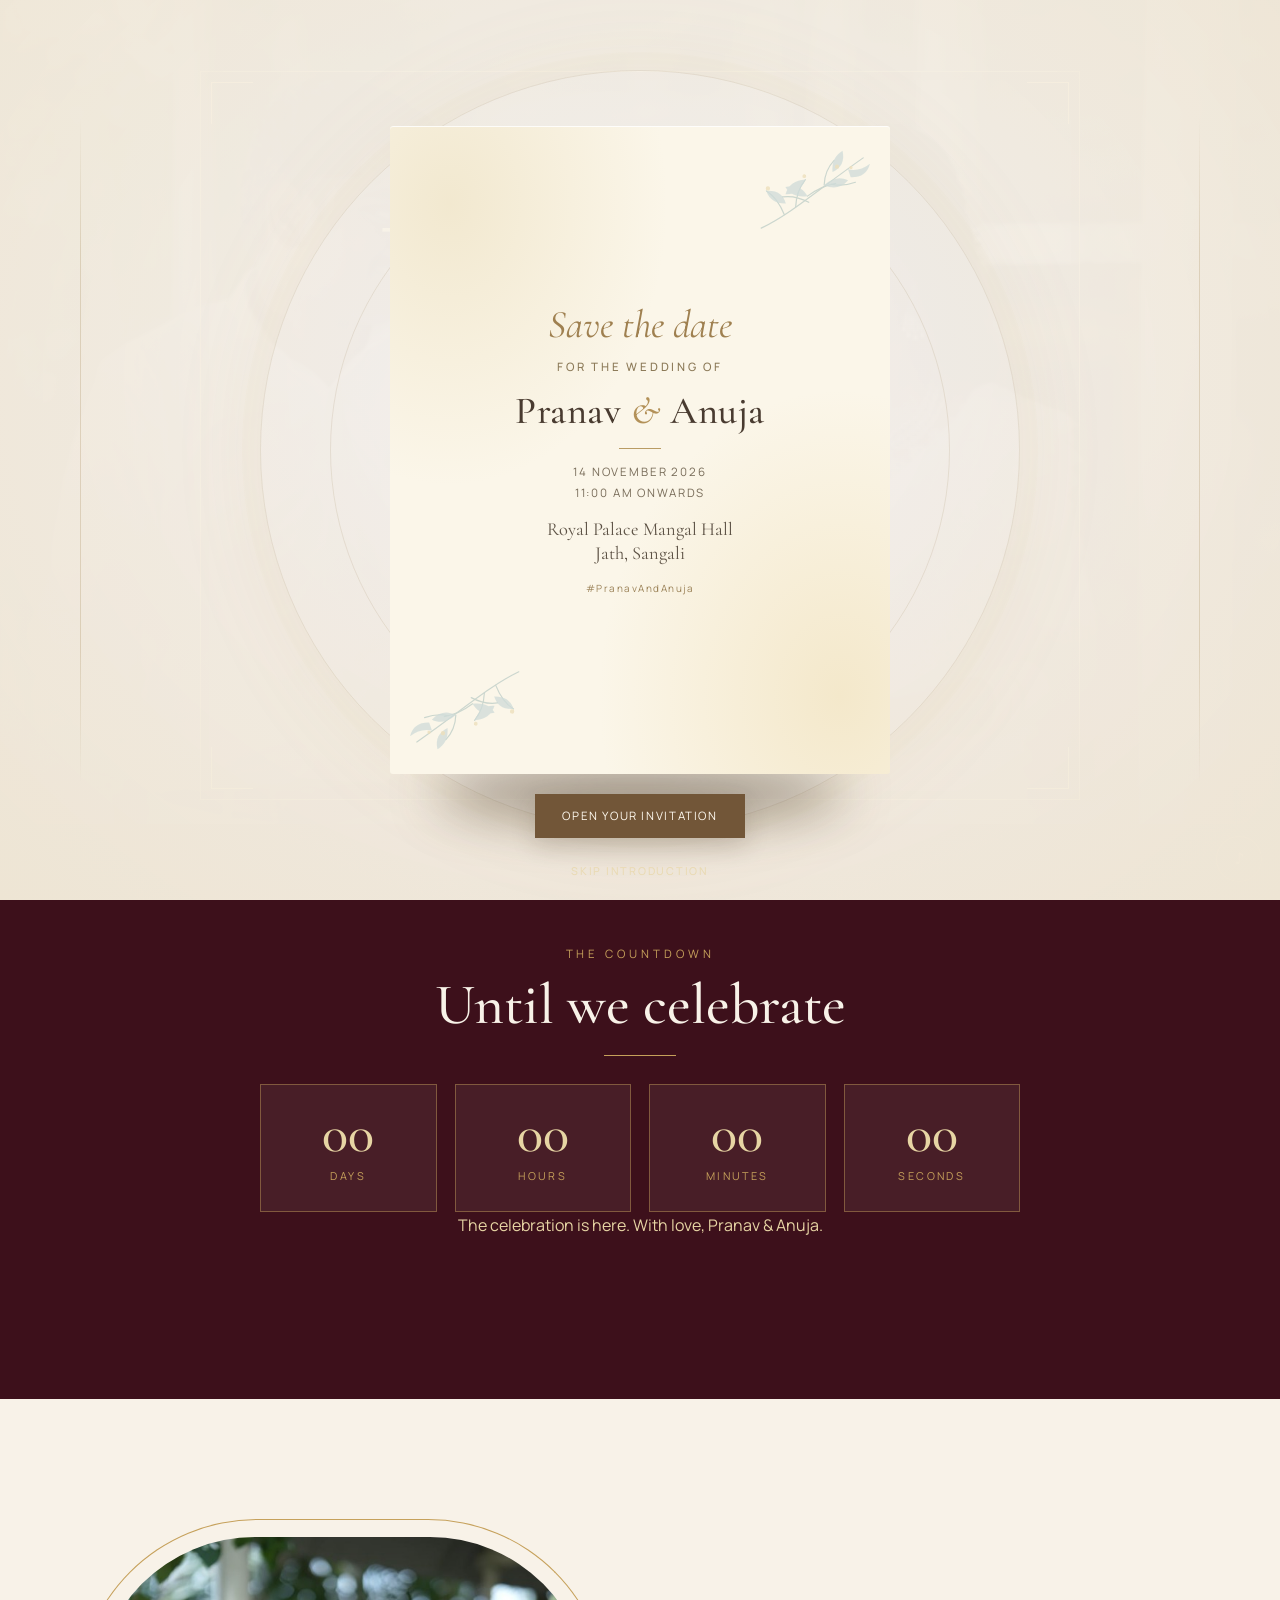
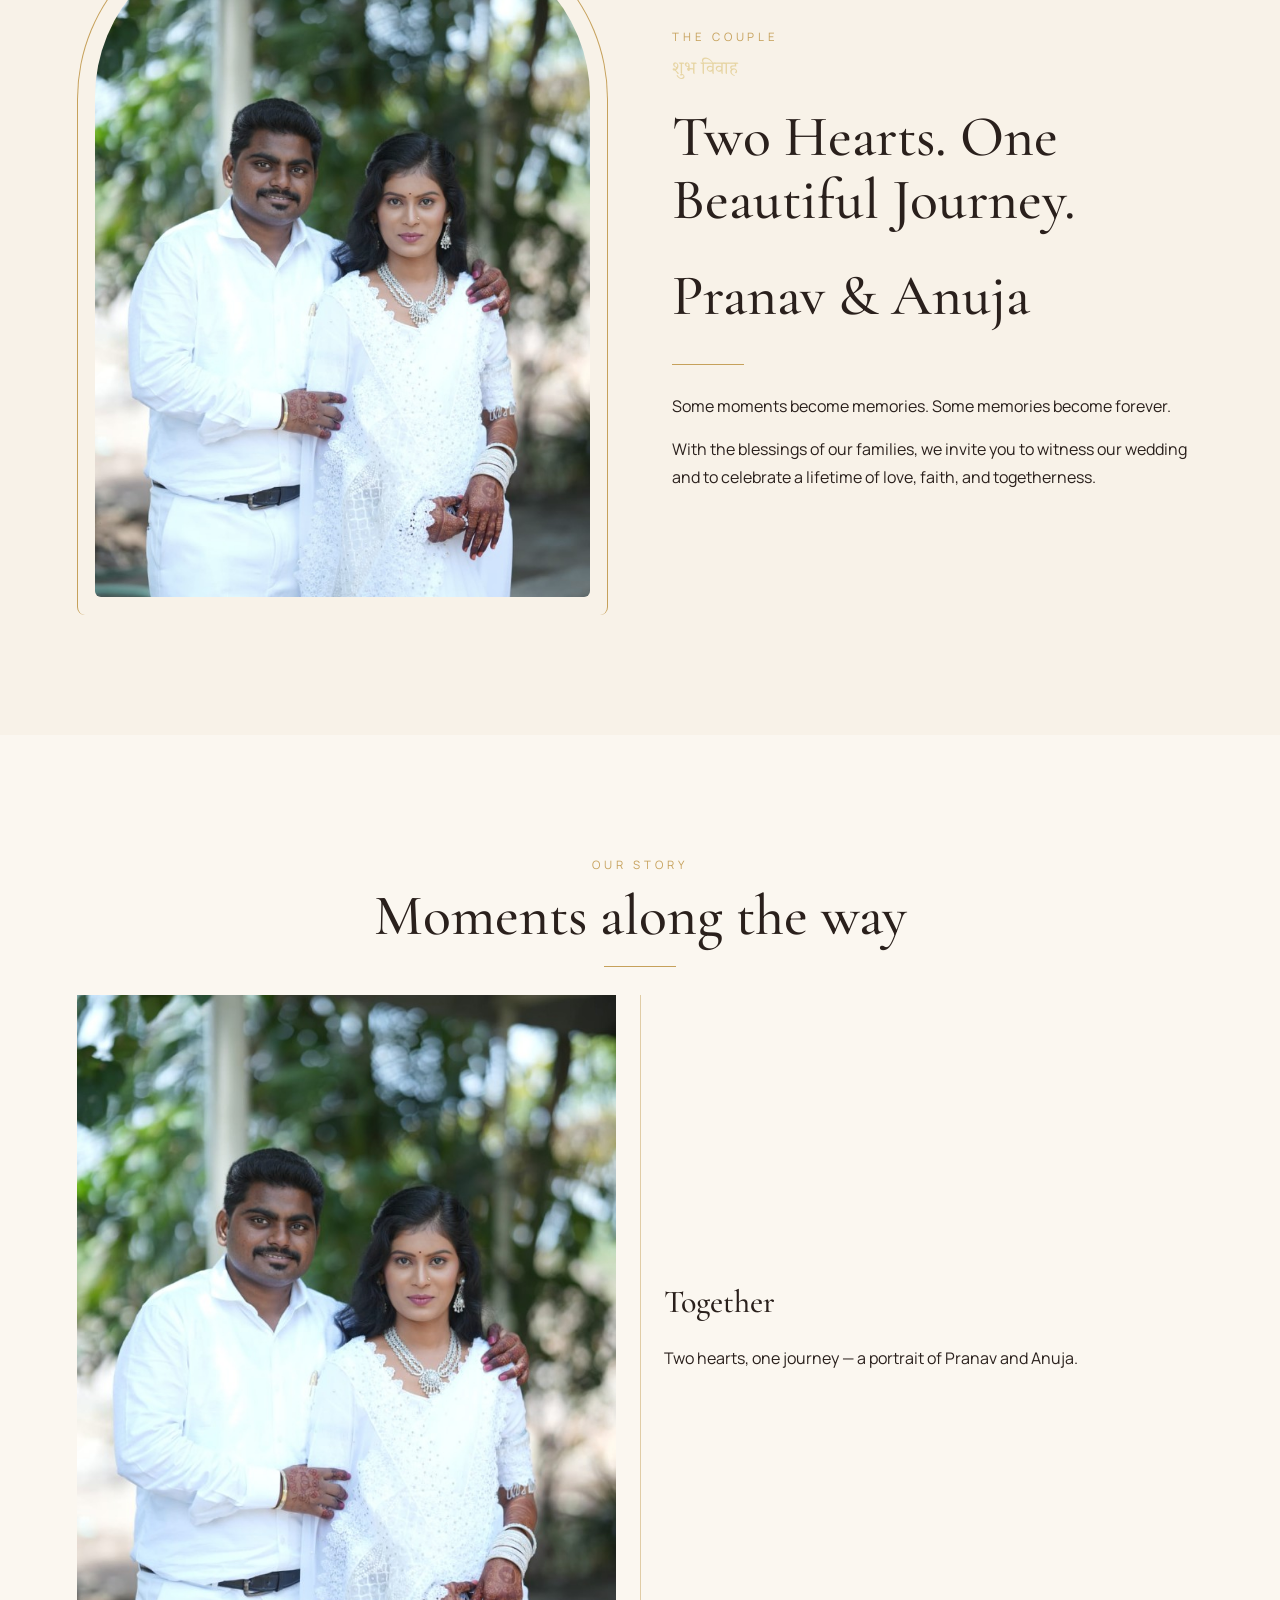
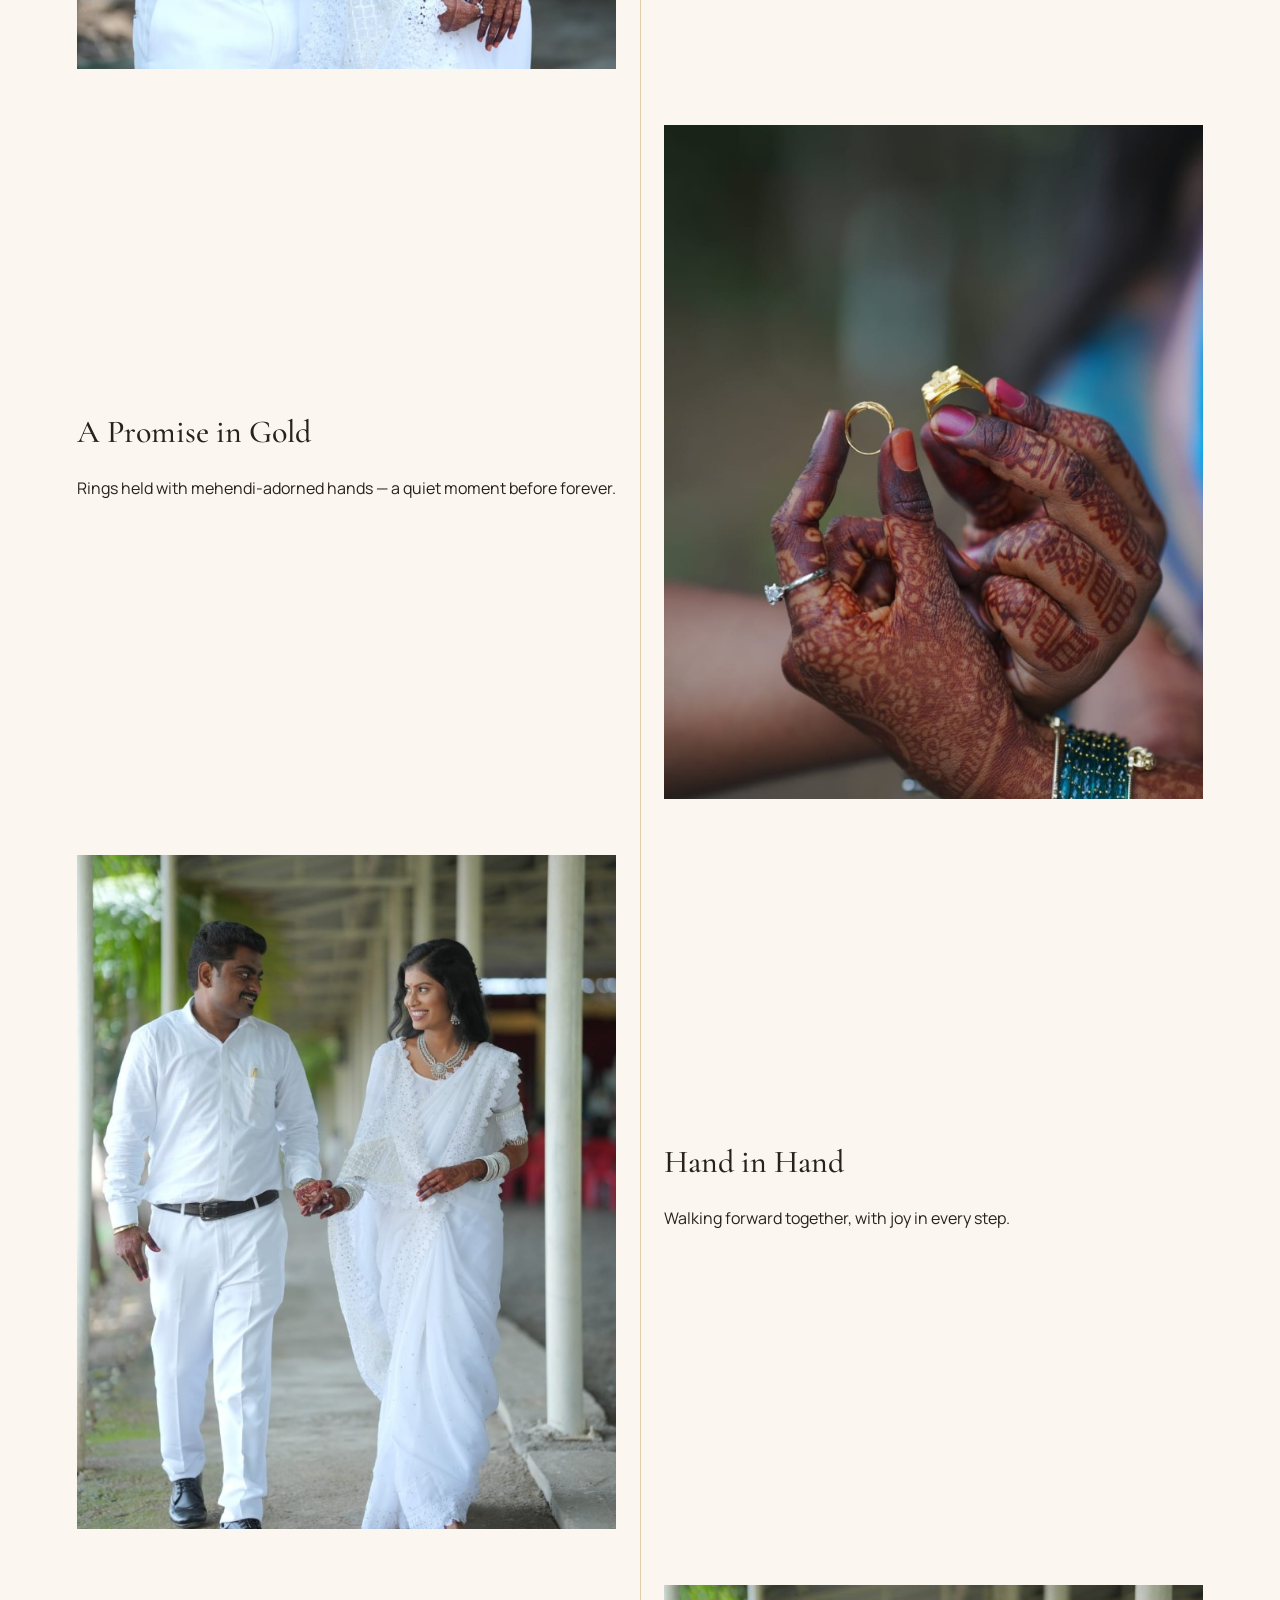
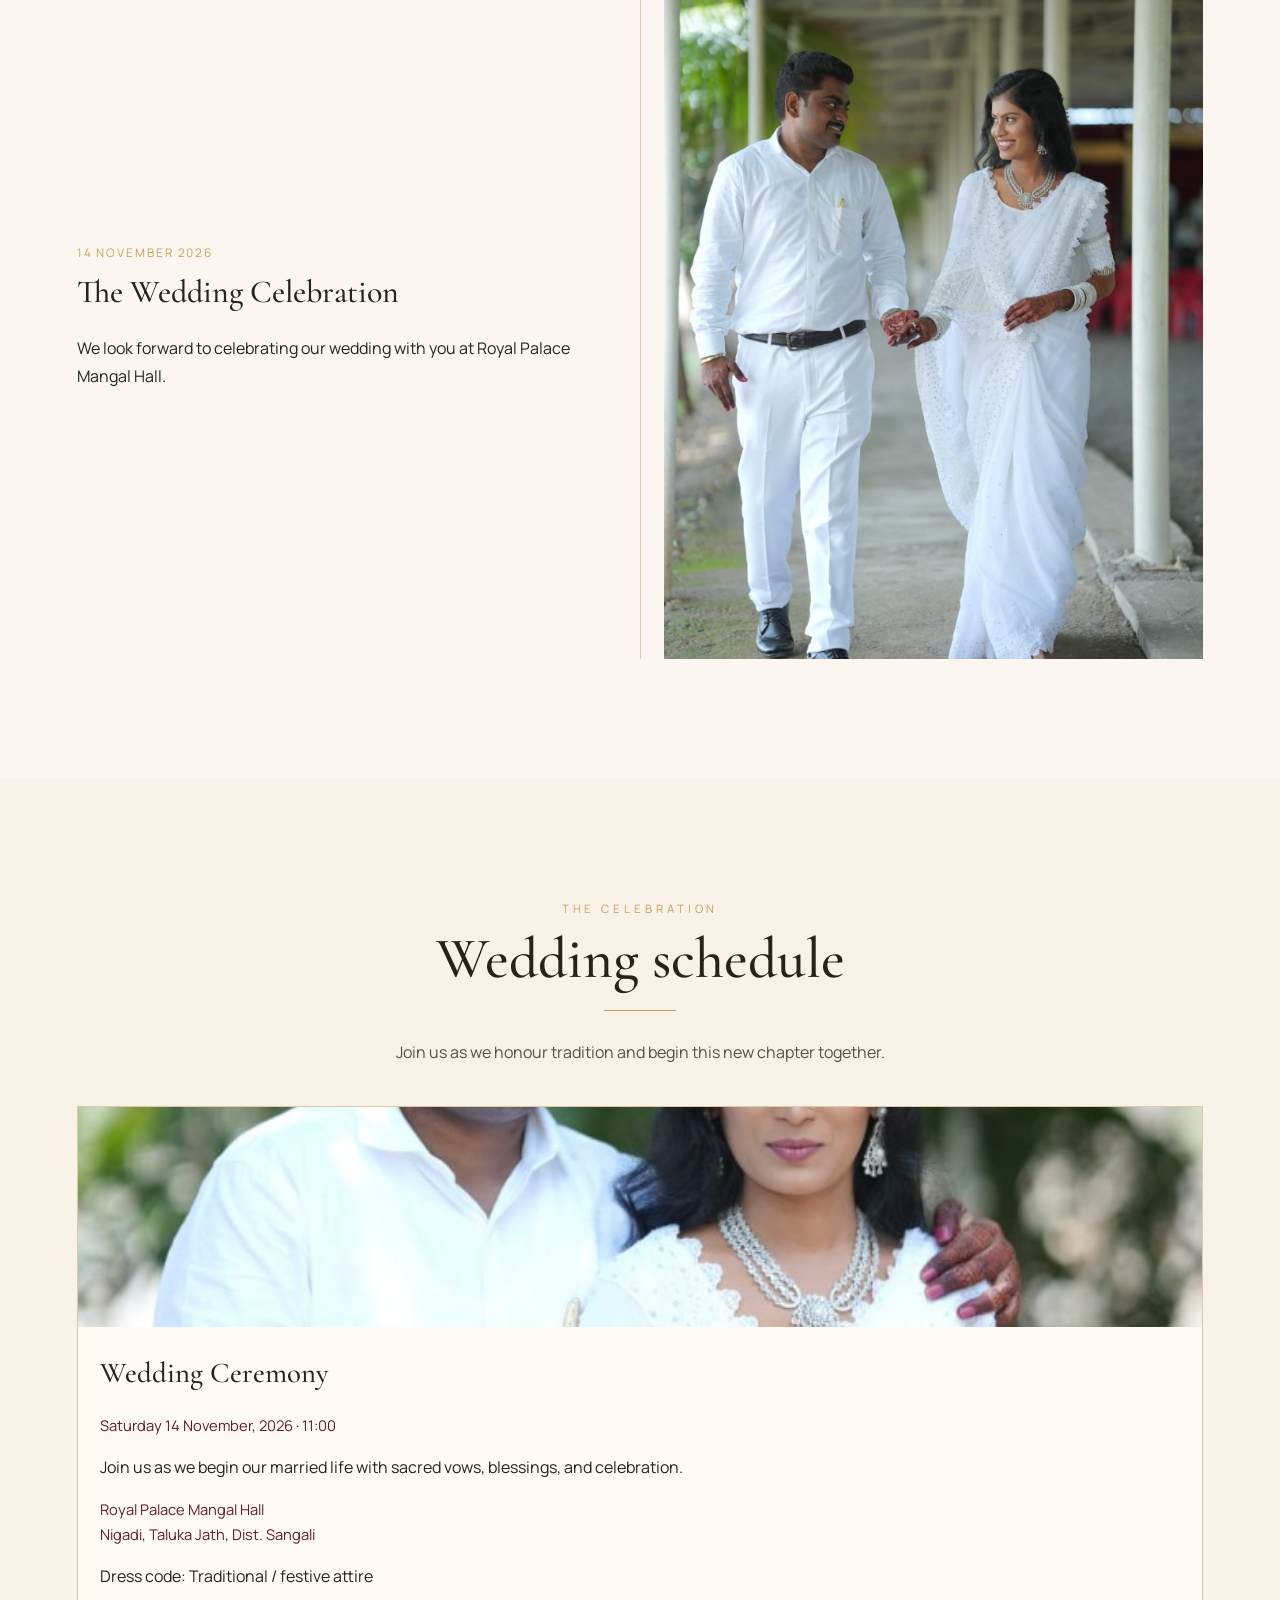
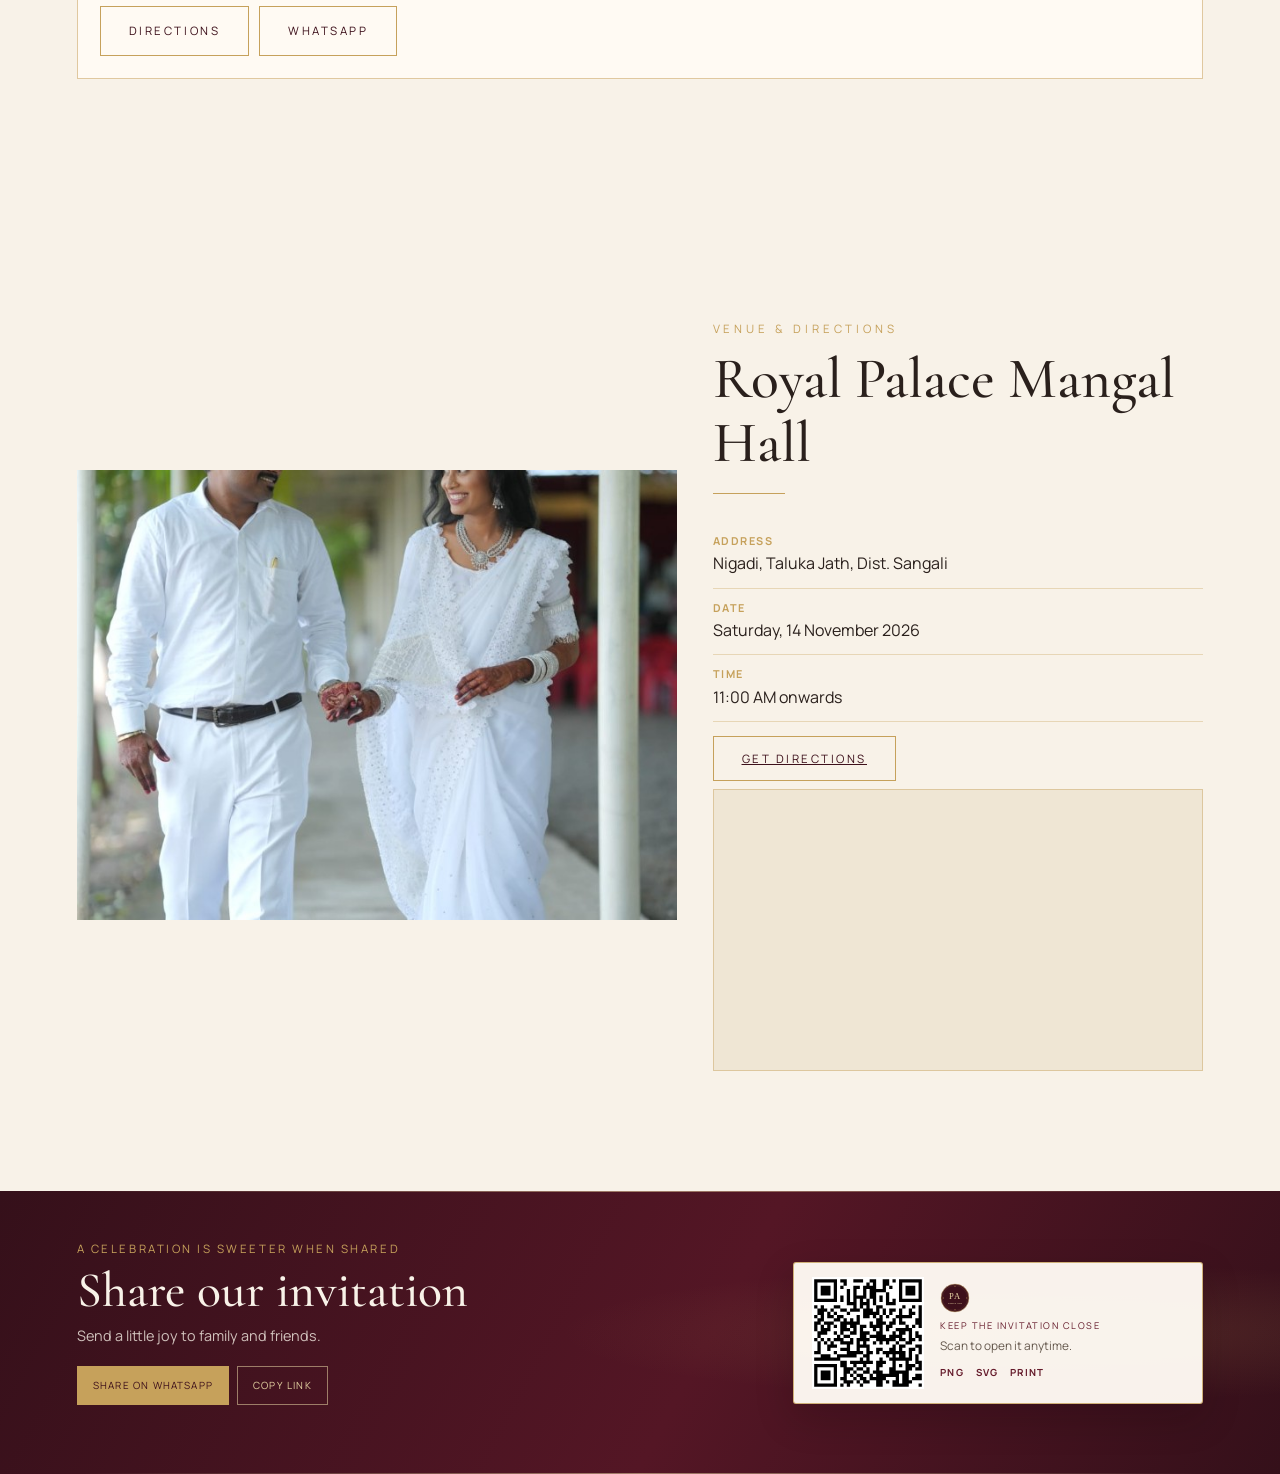
==== commit 03971a81: "fix all issue" ====
--- a/index.html
+++ b/index.html
@@ -22,10 +22,9 @@
       href="https://fonts.googleapis.com/css2?family=Cormorant+Garamond:ital,wght@0,400;0,500;0,600;1,400&family=Manrope:wght@400;500;600&family=Noto+Serif+Devanagari:wght@400;500&display=swap"
       rel="stylesheet"
     />
-    <link rel="stylesheet" href="css/styles.css?v=31" />
+    <link rel="stylesheet" href="css/styles.css?v=36" />
   </head>
   <body class="is-locked">
-    <a class="skip-link" href="#main">Skip to invitation</a>
     <div class="grain" aria-hidden="true"></div>
 
     <div class="gate" id="gate" role="dialog" aria-label="Open your wedding invitation">
@@ -237,8 +236,8 @@
     </main>
 
     <div class="music">
-      <button class="icon-btn" id="music-toggle" type="button" aria-pressed="false" aria-label="Play music">
-        ♪
+      <button class="icon-btn" id="music-toggle" type="button" aria-pressed="true" aria-label="Pause music">
+        Ⅱ
       </button>
     </div>
     <audio id="background-music" autoplay loop preload="auto"></audio>
@@ -256,6 +255,6 @@
     <script src="js/qrcode.min.js"></script>
     <script src="js/config.js?v=3"></script>
     <script src="js/storage.js"></script>
-    <script src="js/app.js?v=16"></script>
+    <script src="js/app.js?v=17"></script>
   </body>
 </html>
--- a/css/styles.css
+++ b/css/styles.css
@@ -40,6 +40,10 @@
   overflow: hidden;
 }
 
+body.is-locked .site-header {
+  display: none;
+}
+
 img {
   max-width: 100%;
   height: auto;
@@ -55,20 +59,6 @@
 select,
 textarea {
   font: inherit;
-}
-
-.skip-link {
-  position: absolute;
-  left: 12px;
-  top: -40px;
-  z-index: 100;
-  background: var(--maroon);
-  color: var(--champagne);
-  padding: 8px 12px;
-}
-
-.skip-link:focus {
-  top: 12px;
 }
 
 /* Decorative paper grain */
@@ -283,7 +273,7 @@
   flex-direction: column;
   align-items: center;
   justify-content: center;
-  padding: 36px 28px;
+  padding: 40px 34px;
   opacity: 0;
   animation: introScene 8s ease-in-out 1 both;
 }
@@ -300,15 +290,15 @@
 .intro-film__sprig--top { top: 16px; right: 15px; transform: rotate(8deg); }
 .intro-film__sprig--bottom { bottom: 16px; left: 15px; transform: rotate(188deg); }
 .intro-film__eyebrow {
-  margin: 0 0 14px;
+  margin: 0 0 16px;
   color: #8b7957;
-  font-size: .61rem;
+  font-size: .72rem;
   font-weight: 500;
-  letter-spacing: .27em;
+  letter-spacing: .24em;
   text-transform: uppercase;
 }
 .intro-film__portrait-wrap {
-  width: min(250px, 60vw);
+  width: min(290px, 62vw);
   aspect-ratio: 1 / 1.04;
   margin: 2px auto 16px;
   padding: 6px;
@@ -322,18 +312,18 @@
 .intro-film__names {
   margin: 0;
   color: #493b30;
-  font: 500 clamp(2rem, 8vw, 2.65rem)/.98 var(--serif);
+  font: 500 clamp(2.3rem, 8.5vw, 3.15rem)/.98 var(--serif);
   letter-spacing: .015em;
 }
 .intro-film__names span { color: #b39158; font-style: italic; }
 .intro-film__script {
-  margin: 6px 0 12px;
+  margin: 8px 0 14px;
   color: #9f8050;
-  font: italic 1.35rem/1.1 var(--serif);
+  font: italic 1.55rem/1.1 var(--serif);
 }
 .intro-film__date, .intro-film__details {
   color: #786c59;
-  font-size: .63rem;
+  font-size: .72rem;
   letter-spacing: .16em;
   line-height: 1.8;
   text-transform: uppercase;
@@ -346,12 +336,12 @@
 .intro-film__message { margin: 0; color: #5f5447; font: 1.12rem/1.55 var(--serif); }
 .intro-film__small { margin: 25px 0 0; color: #8b7957; font-size: .55rem; letter-spacing: .19em; text-transform: uppercase; }
 .intro-film__script--save { margin: 0 0 11px; font-size: 2.45rem; }
-.intro-film__names--compact { font-size: 2.1rem; }
+.intro-film__names--compact { font-size: 2.4rem; }
 .intro-film__rule { width: 42px; height: 1px; margin: 18px 0 13px; background: #b99c64; }
 .intro-film__details { margin: 0 0 13px; }
-.intro-film__venue { margin: 0; color: #5c5144; font: 1.05rem/1.35 var(--serif); }
-.intro-film__hashtag { margin: 14px 0 0; color: #9b8258; font-size: .56rem; letter-spacing: .15em; }
-.intro-film__actions { position: relative; z-index: 1; display: grid; justify-items: center; gap: 4px; margin-top: 13px; }
+.intro-film__venue { margin: 0; color: #5c5144; font: 1.15rem/1.35 var(--serif); }
+.intro-film__hashtag { margin: 14px 0 0; color: #9b8258; font-size: .62rem; letter-spacing: .15em; }
+.intro-film__actions { position: absolute; z-index: 1; top: calc(var(--intro-card-height) + 16px); left: 0; right: 0; display: grid; justify-items: center; gap: 4px; margin-top: 0; }
 .intro-film__actions .btn { min-width: 210px; padding: 11px 22px; border-color: #725638; background: #725638; color: #fffaf0; letter-spacing: .14em; box-shadow: 0 8px 24px rgba(67,50,31,.18); }
 .intro-film__actions .btn:hover, .intro-film__actions .btn:focus-visible { background: #503d2b; color: #fffaf0; }
 .gate__skip { border: 0; padding: 5px 12px; background: transparent; color: #776d5e; font: 500 .63rem var(--sans); letter-spacing: .12em; text-transform: uppercase; cursor: pointer; }
@@ -1692,9 +1682,9 @@
   .gate__inner { width: min(540px, 94vw); }
   .gate__inner { --intro-card-height: min(70vh, 610px); }
   .intro-film { width: min(500px, 88vw); min-height: 390px; }
-  .intro-film__scene { padding: 30px 22px; }
+  .intro-film__scene { padding: 32px 26px; }
   .intro-film__sprig { width: 95px; }
-  .intro-film__portrait-wrap { width: min(220px, 60vw); }
+  .intro-film__portrait-wrap { width: min(235px, 62vw); }
   .intro-film__message { font-size: 1.02rem; }
   .masonry {
     columns: 1;
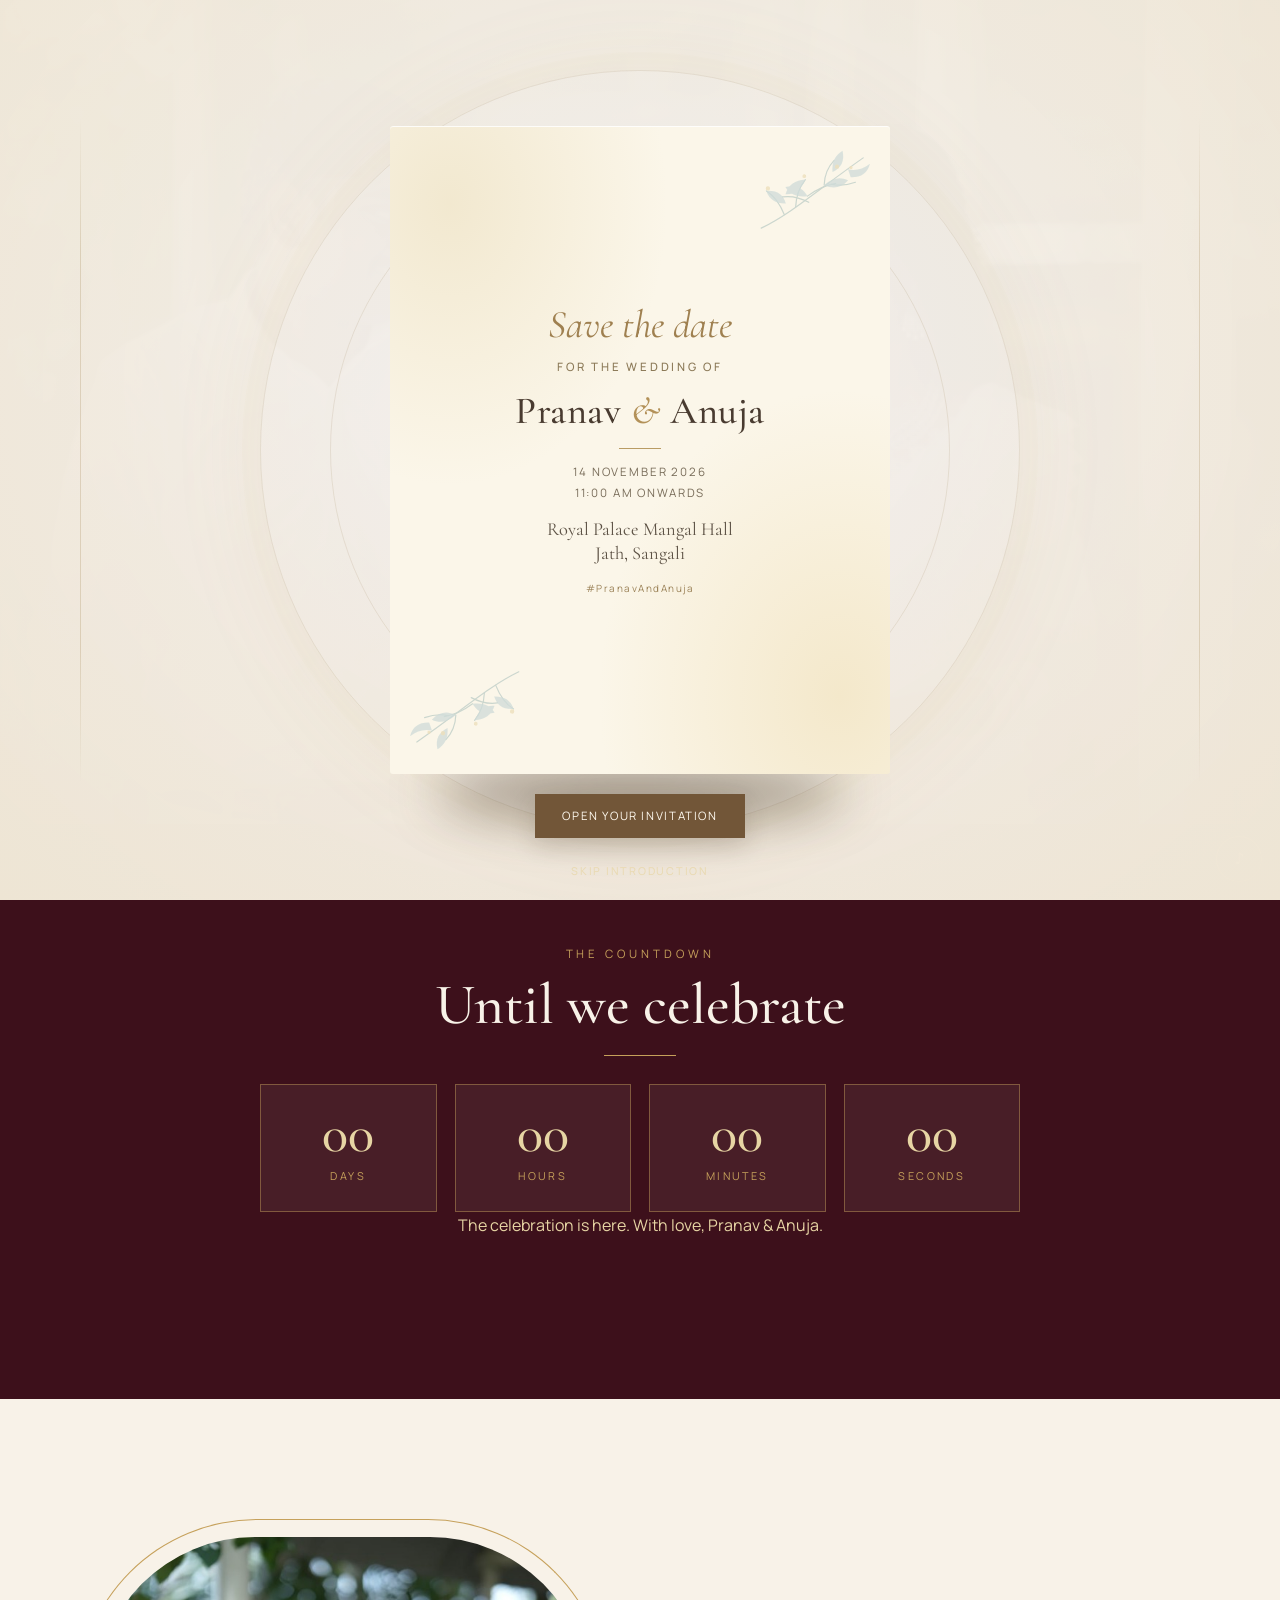
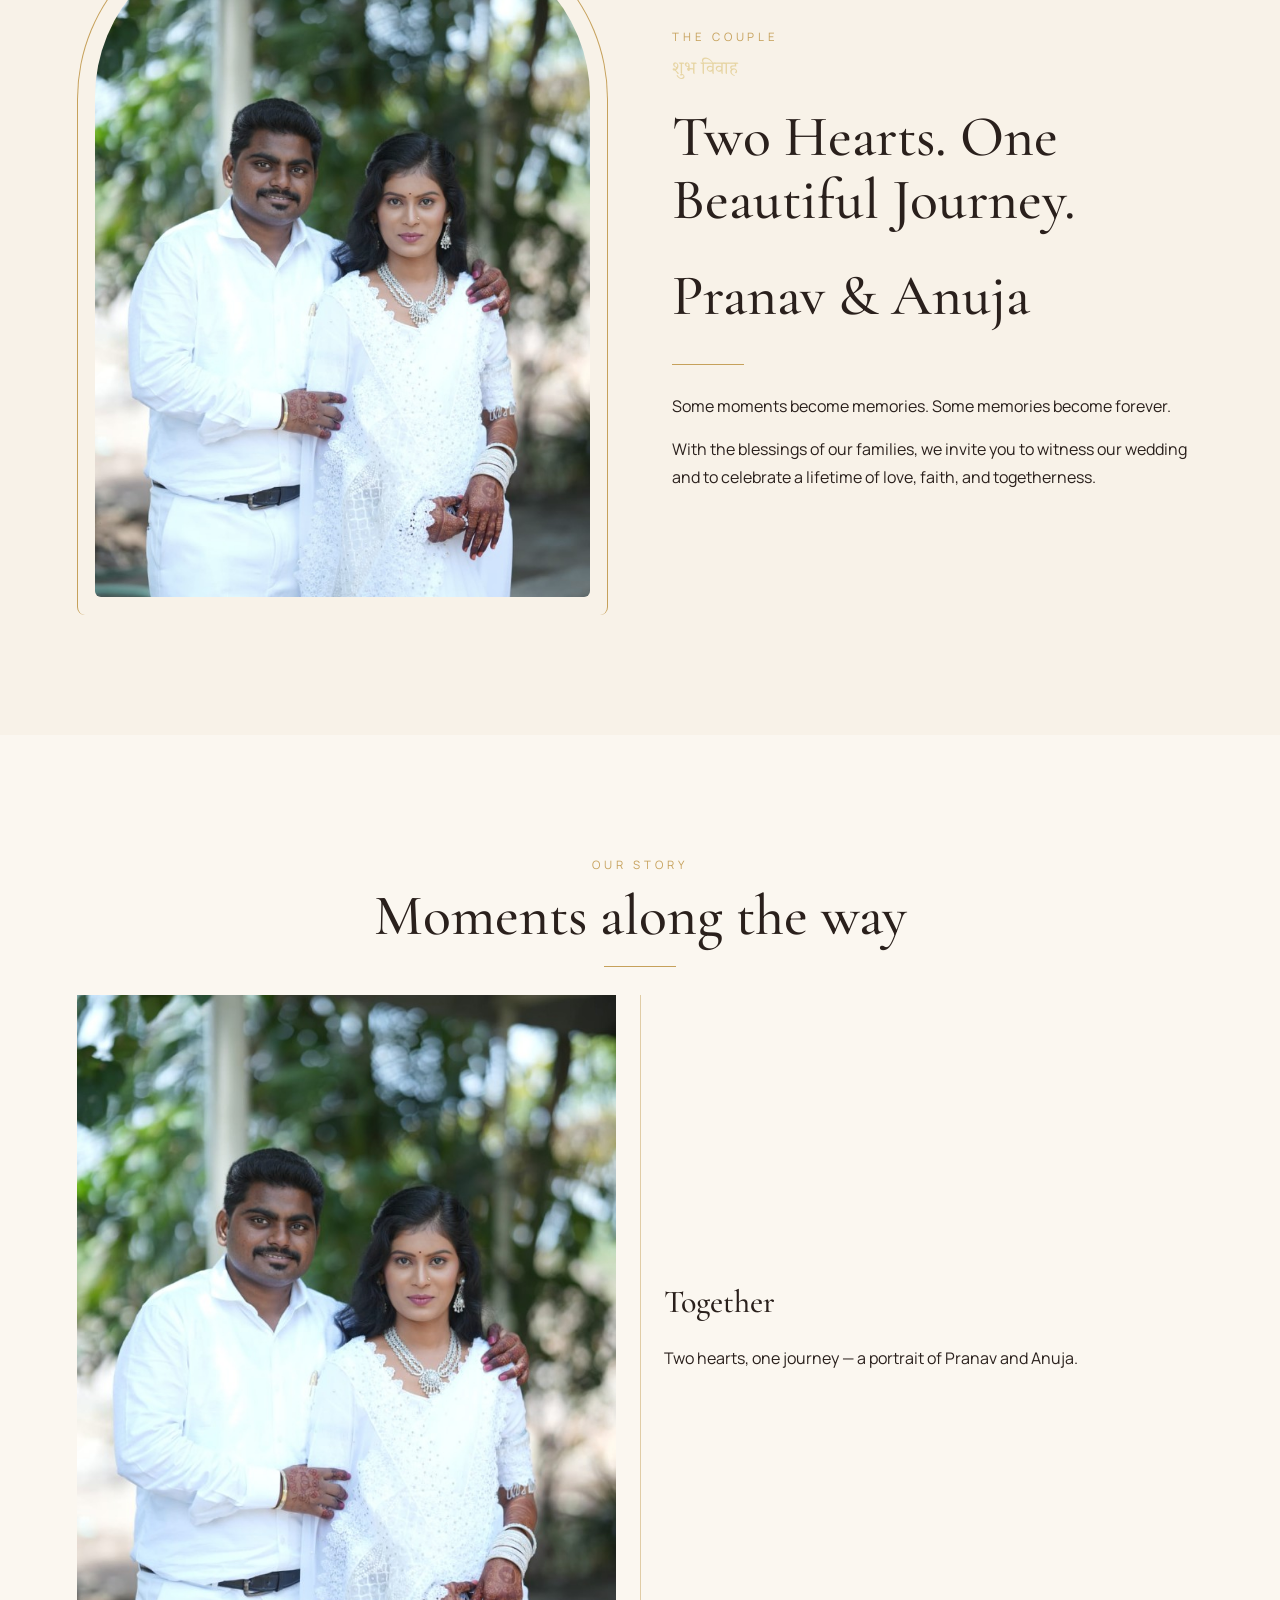
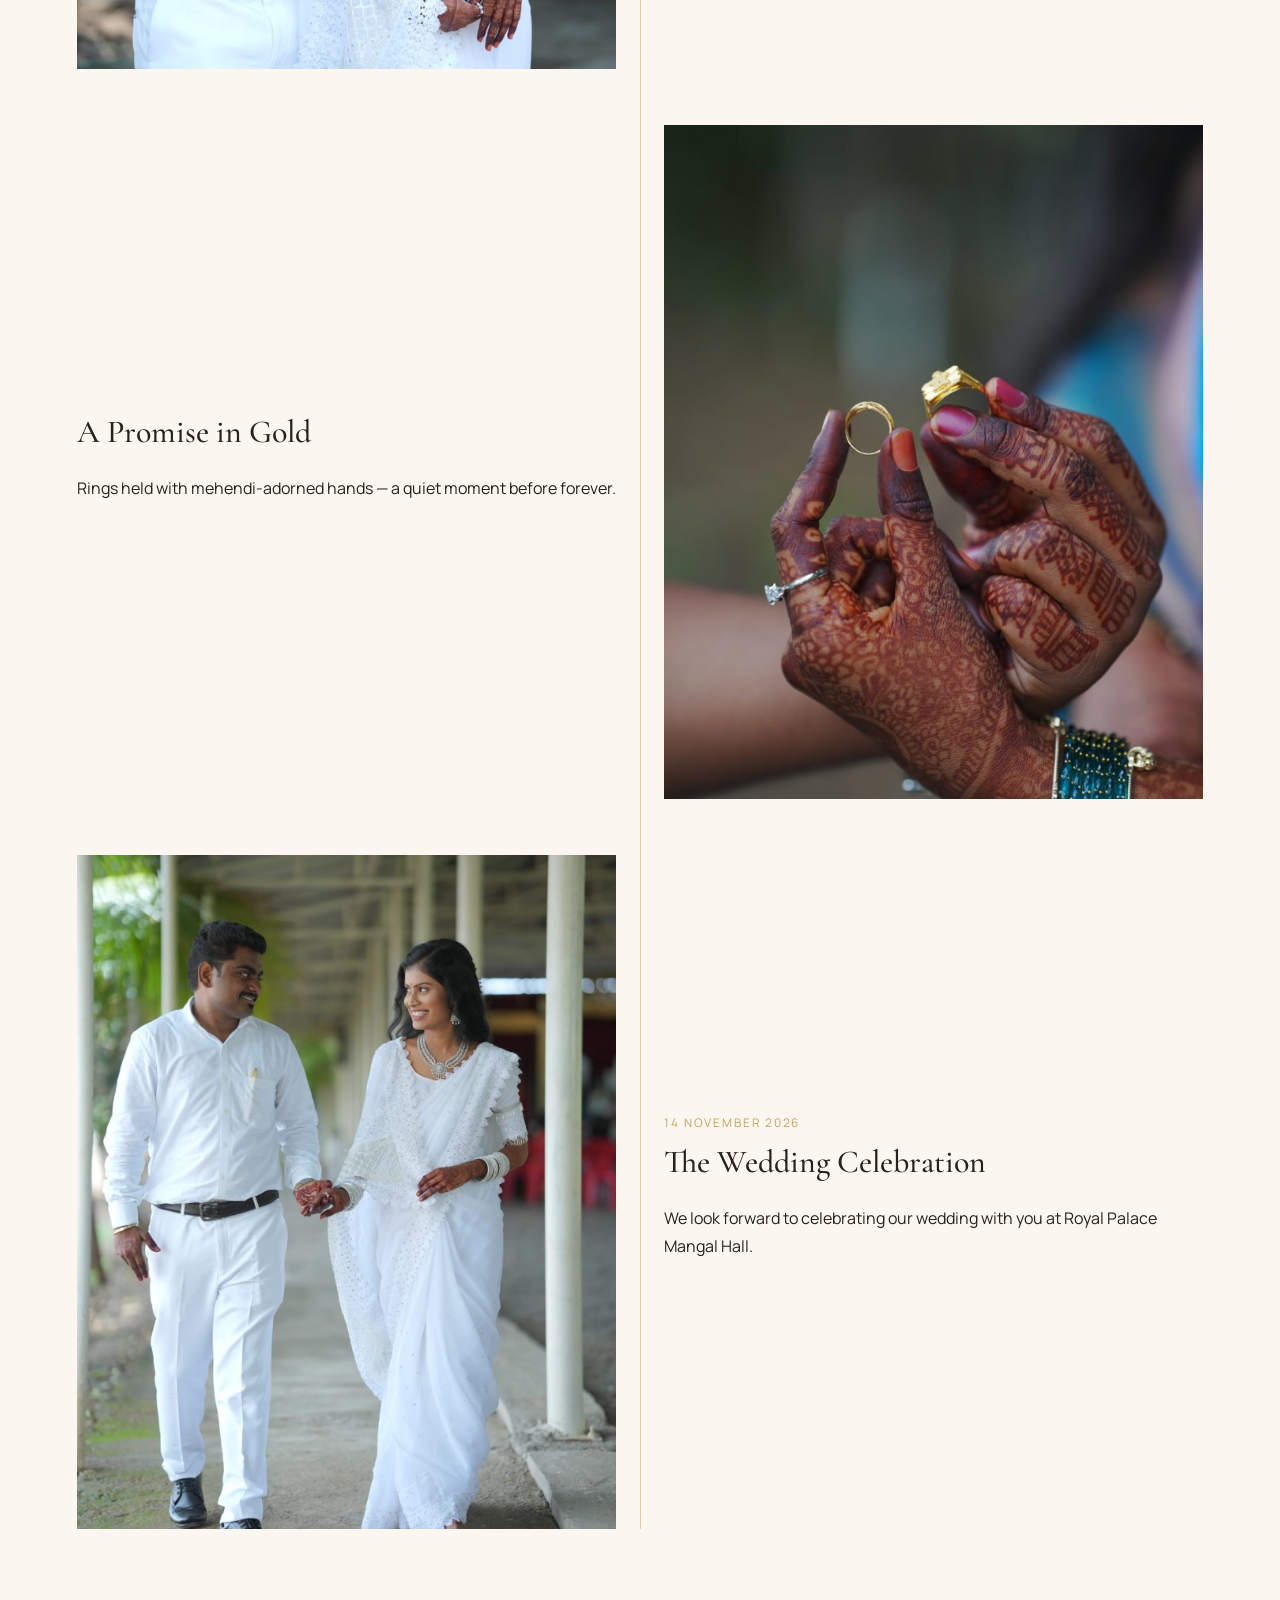
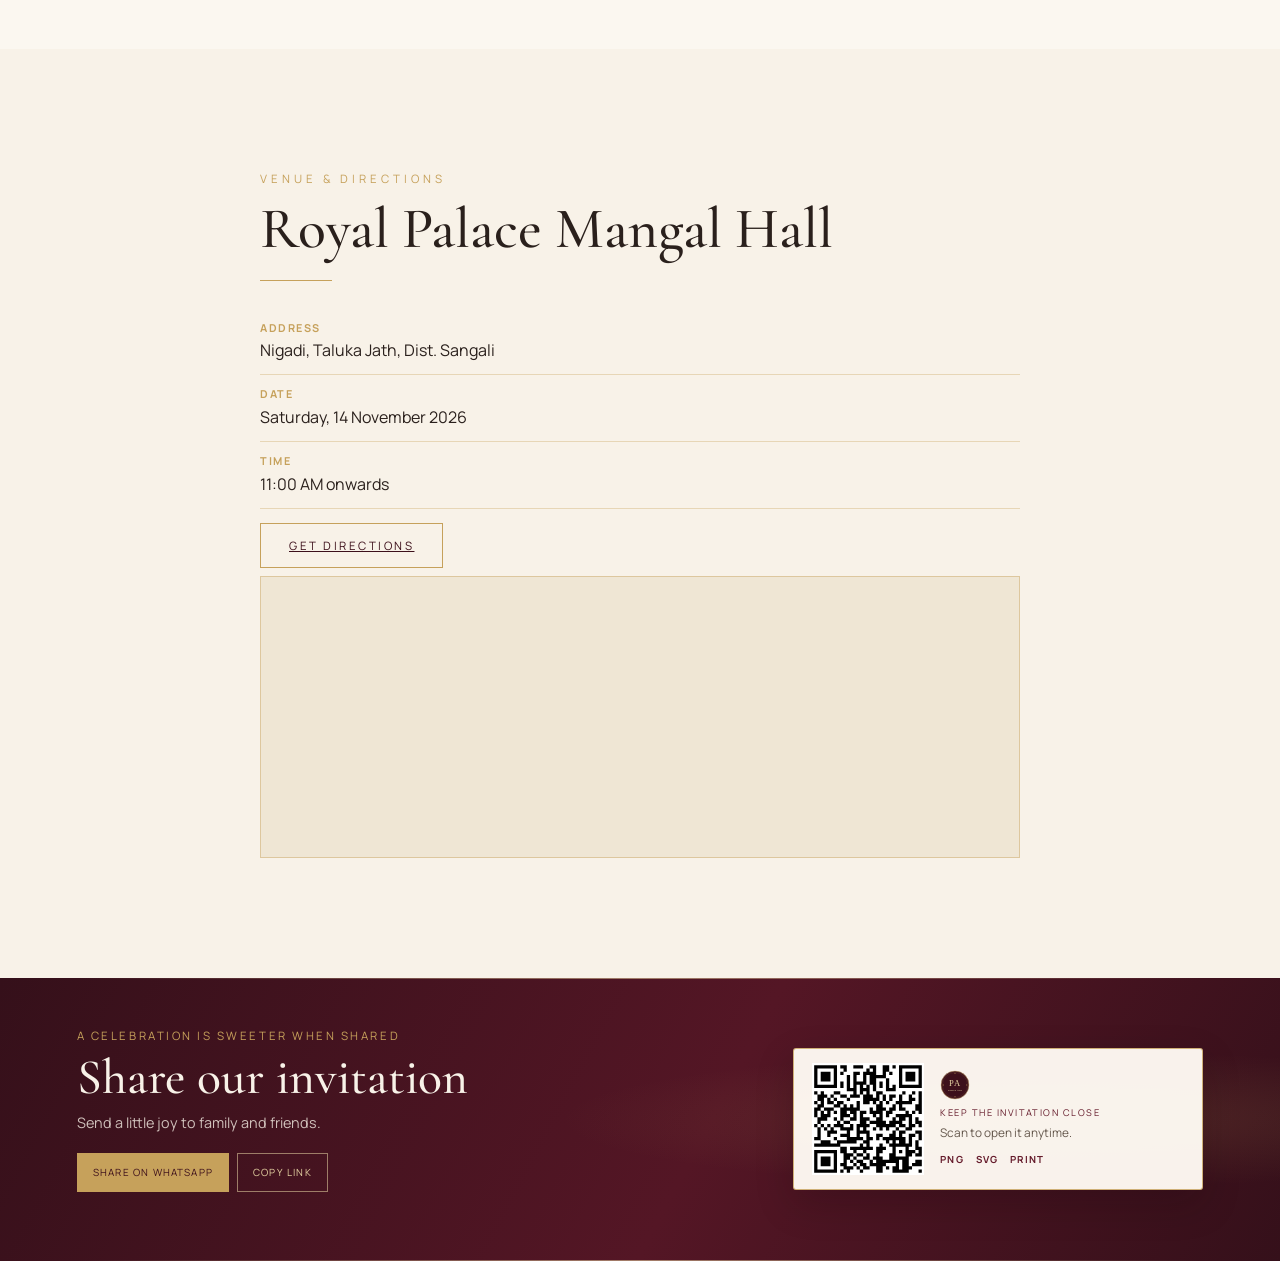
==== commit a0207ddb: "fix all issue" ====
--- a/index.html
+++ b/index.html
@@ -22,7 +22,7 @@
       href="https://fonts.googleapis.com/css2?family=Cormorant+Garamond:ital,wght@0,400;0,500;0,600;1,400&family=Manrope:wght@400;500;600&family=Noto+Serif+Devanagari:wght@400;500&display=swap"
       rel="stylesheet"
     />
-    <link rel="stylesheet" href="css/styles.css?v=36" />
+    <link rel="stylesheet" href="css/styles.css?v=40" />
   </head>
   <body class="is-locked">
     <div class="grain" aria-hidden="true"></div>
@@ -86,7 +86,6 @@
       <nav class="nav" id="site-nav">
         <a href="#couple">Couple</a>
         <a href="#story">Story</a>
-        <a href="#events">Events</a>
         <a href="#venue">Venue</a>
         <a href="#share">Invite</a>
       </nav>
@@ -113,7 +112,7 @@
           <p class="hero__meta" id="hero-date">14 November 2026</p>
           <p class="hero__meta" id="hero-venue">Royal Palace Mangal Hall · Jath, Sangali</p>
           <p style="margin-top: 28px">
-            <a class="btn" href="#events">Explore the celebration</a>
+            <a class="btn" href="#venue">Explore the venue</a>
           </p>
         </div>
       </section>
@@ -124,10 +123,10 @@
           <h2>Until we celebrate</h2>
           <div class="gold-rule"></div>
           <div class="countdown" id="countdown-grid" aria-live="polite">
-            <div class="count"><b id="d">00</b><span>Days</span></div>
-            <div class="count"><b id="h">00</b><span>Hours</span></div>
-            <div class="count"><b id="m">00</b><span>Minutes</span></div>
-            <div class="count"><b id="s">00</b><span>Seconds</span></div>
+            <div class="count in-view"><b id="d">00</b><span>Days</span></div>
+            <div class="count in-view"><b id="h">00</b><span>Hours</span></div>
+            <div class="count in-view"><b id="m">00</b><span>Minutes</span></div>
+            <div class="count in-view"><b id="s">00</b><span>Seconds</span></div>
           </div>
           <p class="lead" id="countdown-message" hidden>The celebration awaits.</p>
         </div>
@@ -164,23 +163,8 @@
         </div>
       </section>
 
-      <section class="section section--ivory" id="events">
-        <div class="wrap">
-          <div class="center">
-            <p class="section-kicker">The celebration</p>
-            <h2>Wedding schedule</h2>
-            <div class="gold-rule"></div>
-            <p class="lead">Join us as we honour tradition and begin this new chapter together.</p>
-          </div>
-          <div class="events" id="event-list"></div>
-        </div>
-      </section>
-
       <section class="section section--ivory" id="venue">
-        <div class="wrap venue-grid">
-          <div class="in-view">
-            <img src="images/couple-walk.jpg" alt="Covered walkway at the celebration venue" width="1200" height="800" />
-          </div>
+        <div class="wrap venue-grid venue-grid--details">
           <div class="in-view">
             <p class="section-kicker">Venue &amp; directions</p>
             <h2 id="venue-name">Royal Palace Mangal Hall</h2>
@@ -253,8 +237,8 @@
     </style>
 
     <script src="js/qrcode.min.js"></script>
-    <script src="js/config.js?v=3"></script>
+    <script src="js/config.js?v=4"></script>
     <script src="js/storage.js"></script>
-    <script src="js/app.js?v=17"></script>
+    <script src="js/app.js?v=18"></script>
   </body>
 </html>
--- a/css/styles.css
+++ b/css/styles.css
@@ -758,6 +758,7 @@
   left: 10px;
   border-right: 0;
   border-bottom: 0;
+  animation: cornerGlow 4.8s ease-in-out infinite alternate;
 }
 
 .hero__frame::after {
@@ -765,6 +766,7 @@
   right: 10px;
   border-left: 0;
   border-bottom: 0;
+  animation: cornerGlow 4.8s 1.2s ease-in-out infinite alternate;
 }
 
 .ornament-corners {
@@ -779,6 +781,7 @@
   top: auto;
   border-right: 0;
   border-top: 0;
+  animation: cornerGlow 4.8s 2.4s ease-in-out infinite alternate;
 }
 
 .ornament-corners::after {
@@ -788,6 +791,7 @@
   left: auto;
   border-left: 0;
   border-top: 0;
+  animation: cornerGlow 4.8s 3.6s ease-in-out infinite alternate;
 }
 
 .hero h1 {
@@ -1121,6 +1125,11 @@
   grid-template-columns: 1.1fr 0.9fr;
   gap: 36px;
   align-items: center;
+}
+
+.venue-grid--details {
+  grid-template-columns: minmax(0, 760px);
+  justify-content: center;
 }
 
 .venue-grid img {
@@ -1526,6 +1535,39 @@
   animation-delay: 0.15s;
 }
 
+.hero__frame > :not(.ornament-corners) {
+  opacity: 0;
+  transform: translateY(12px);
+}
+.hero__frame.reveal {
+  opacity: 0;
+  transform: translateY(18px);
+  animation: none;
+}
+body.has-opened-invite .hero__frame.reveal {
+  animation: rise .9s .15s cubic-bezier(.2,.72,.25,1) forwards;
+}
+body.has-opened-invite .hero__frame > :not(.ornament-corners) {
+  animation: heroTextReveal .72s cubic-bezier(.2,.72,.25,1) both;
+}
+.hero__frame > :nth-child(2) { animation-delay: .18s; }
+.hero__frame > :nth-child(3) { animation-delay: .3s; }
+.hero__frame > :nth-child(4) { animation-delay: .42s; }
+.hero__frame > :nth-child(5) { animation-delay: .54s; }
+.hero__frame > :nth-child(6) { animation-delay: .66s; }
+.hero__frame > :nth-child(7) { animation-delay: .78s; }
+.hero__frame > :nth-child(8) { animation-delay: .9s; }
+.hero__frame > :nth-child(9) { animation-delay: 1.02s; }
+
+@keyframes heroTextReveal {
+  to { opacity: 1; transform: translateY(0); }
+}
+
+@keyframes cornerGlow {
+  from { opacity: .5; }
+  to { opacity: 1; }
+}
+
 @keyframes rise {
   to {
     opacity: 1;
@@ -1543,6 +1585,16 @@
   opacity: 1;
   transform: none;
 }
+
+.couple-copy.in-view { transition-delay: .14s; }
+.count.in-view:nth-child(2) { transition-delay: .08s; }
+.count.in-view:nth-child(3) { transition-delay: .16s; }
+.count.in-view:nth-child(4) { transition-delay: .24s; }
+.count.in-view:nth-child(5) { transition-delay: .32s; }
+.milestone.in-view:nth-child(even) { transition-delay: .1s; }
+.event-card.in-view:nth-child(2) { transition-delay: .12s; }
+.event-card.in-view:nth-child(3) { transition-delay: .24s; }
+.venue-grid > .in-view:nth-child(2) { transition-delay: .14s; }
 
 /* Admin */
 .admin-shell {
@@ -1682,9 +1734,22 @@
   .gate__inner { width: min(540px, 94vw); }
   .gate__inner { --intro-card-height: min(70vh, 610px); }
   .intro-film { width: min(500px, 88vw); min-height: 390px; }
-  .intro-film__scene { padding: 32px 26px; }
+  .intro-film {
+    animation: none;
+    transform: translateZ(0);
+    backface-visibility: hidden;
+  }
+  .intro-film__scene {
+    padding: 32px 26px;
+    backface-visibility: hidden;
+    will-change: opacity, transform;
+  }
   .intro-film__sprig { width: 95px; }
-  .intro-film__portrait-wrap { width: min(235px, 62vw); }
+  .intro-film__portrait-wrap {
+    width: min(235px, 62vw);
+    animation: none;
+    backface-visibility: hidden;
+  }
   .intro-film__message { font-size: 1.02rem; }
   .masonry {
     columns: 1;
@@ -1748,6 +1813,12 @@
   }
 
   .hero__media img {
+    transform: none;
+  }
+
+  .hero__frame.reveal,
+  .hero__frame > :not(.ornament-corners) {
+    opacity: 1;
     transform: none;
   }
 
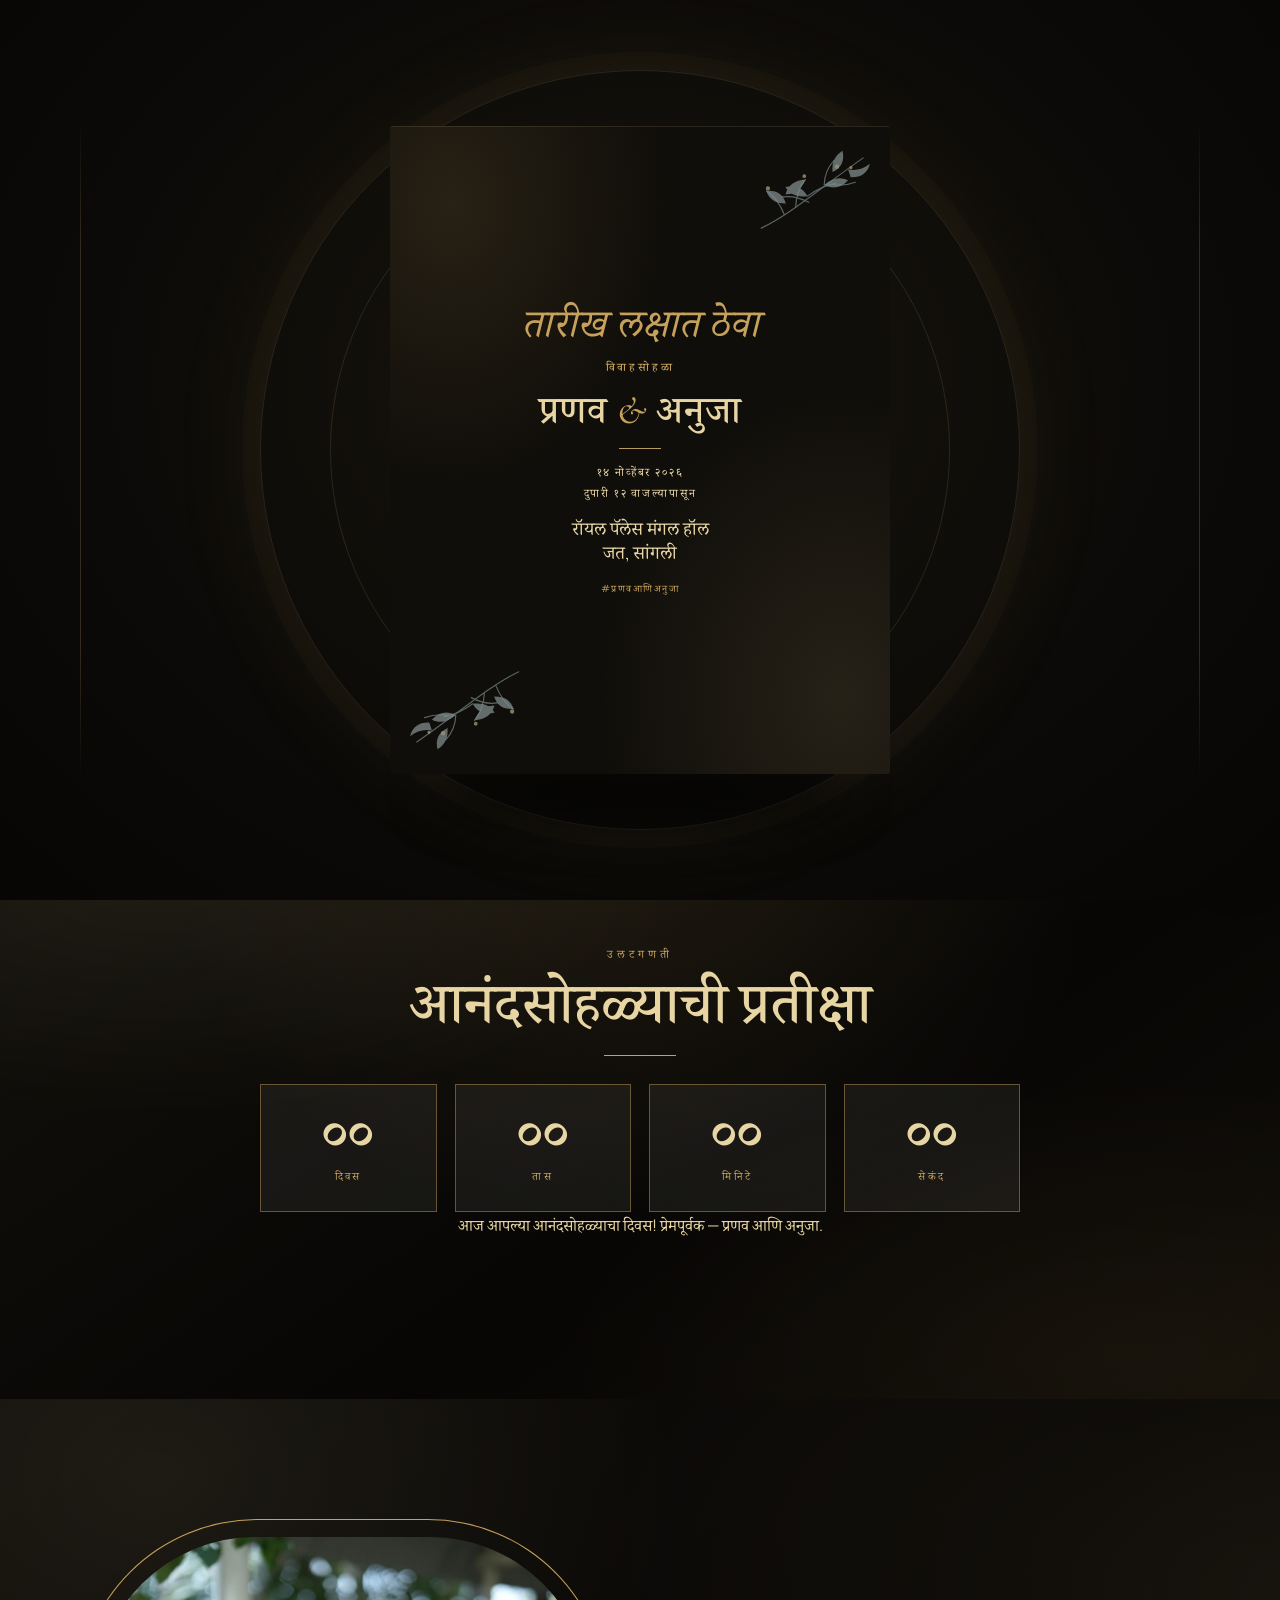
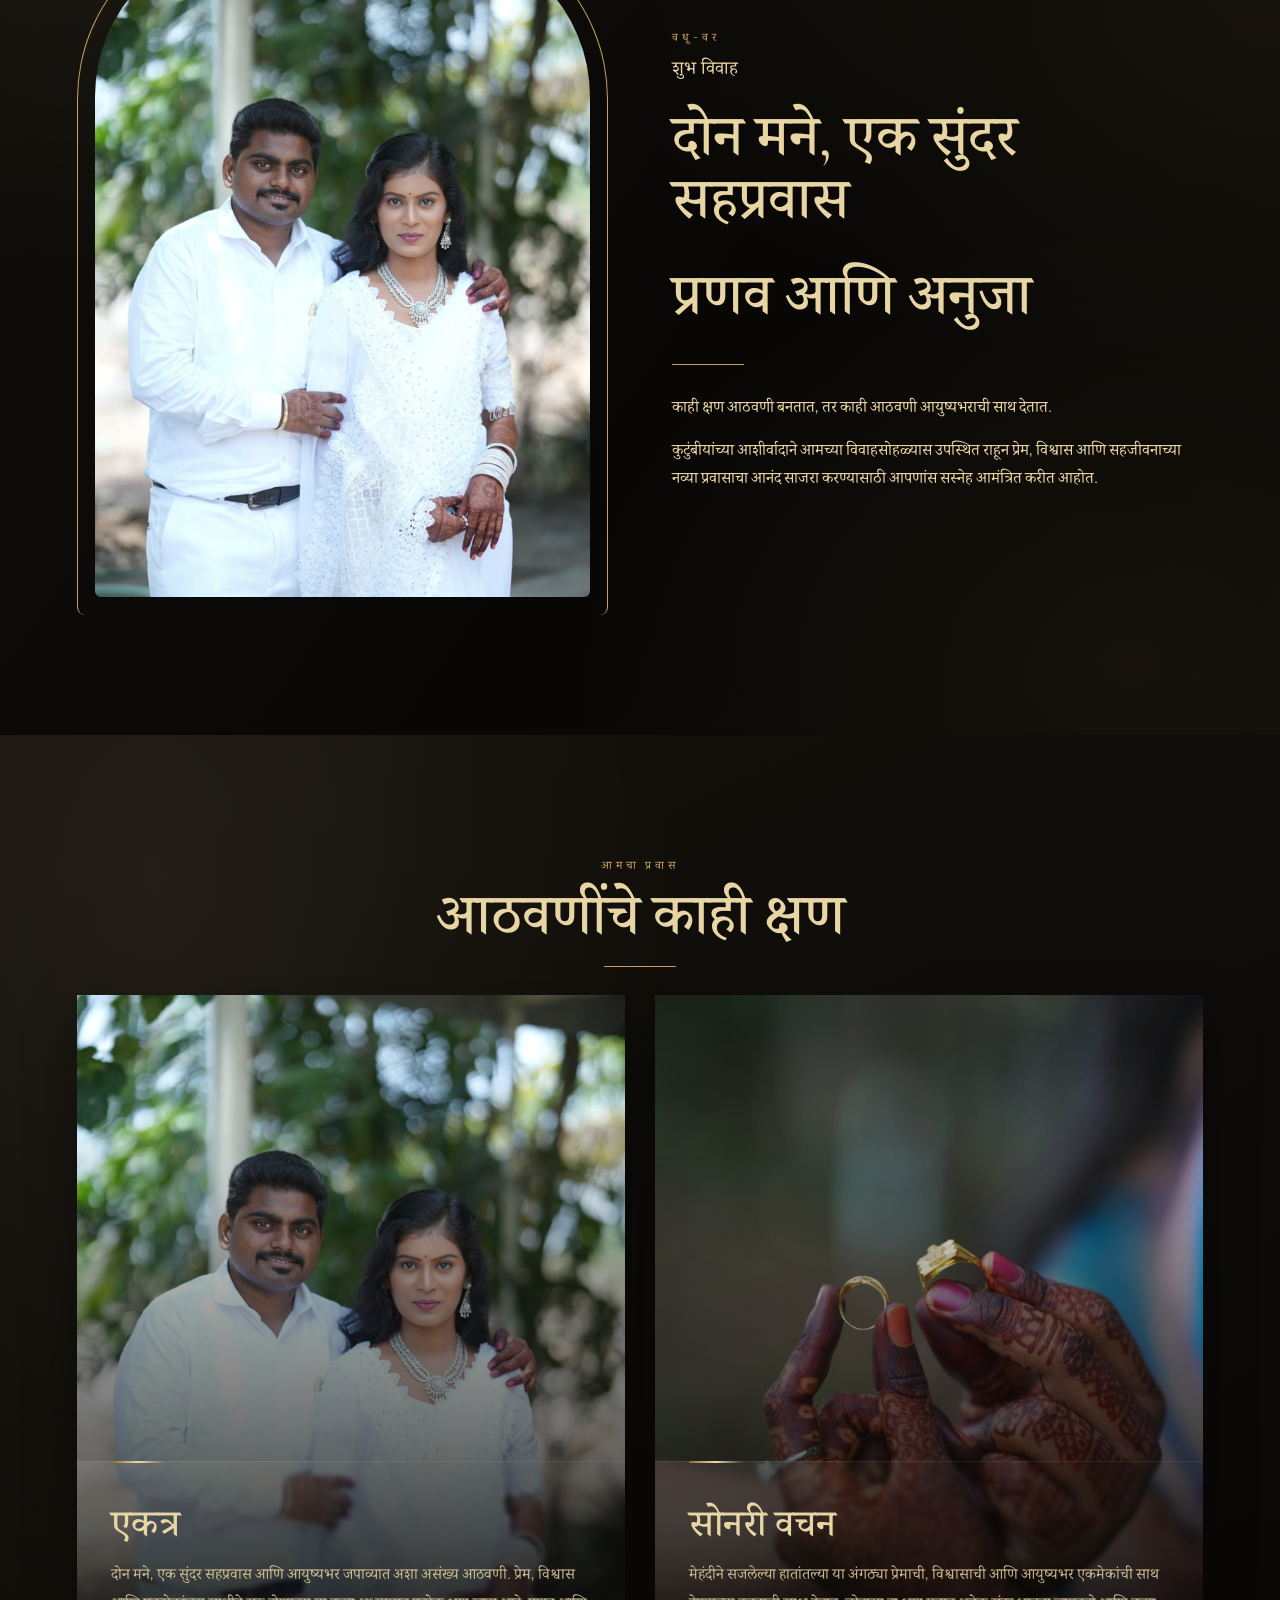
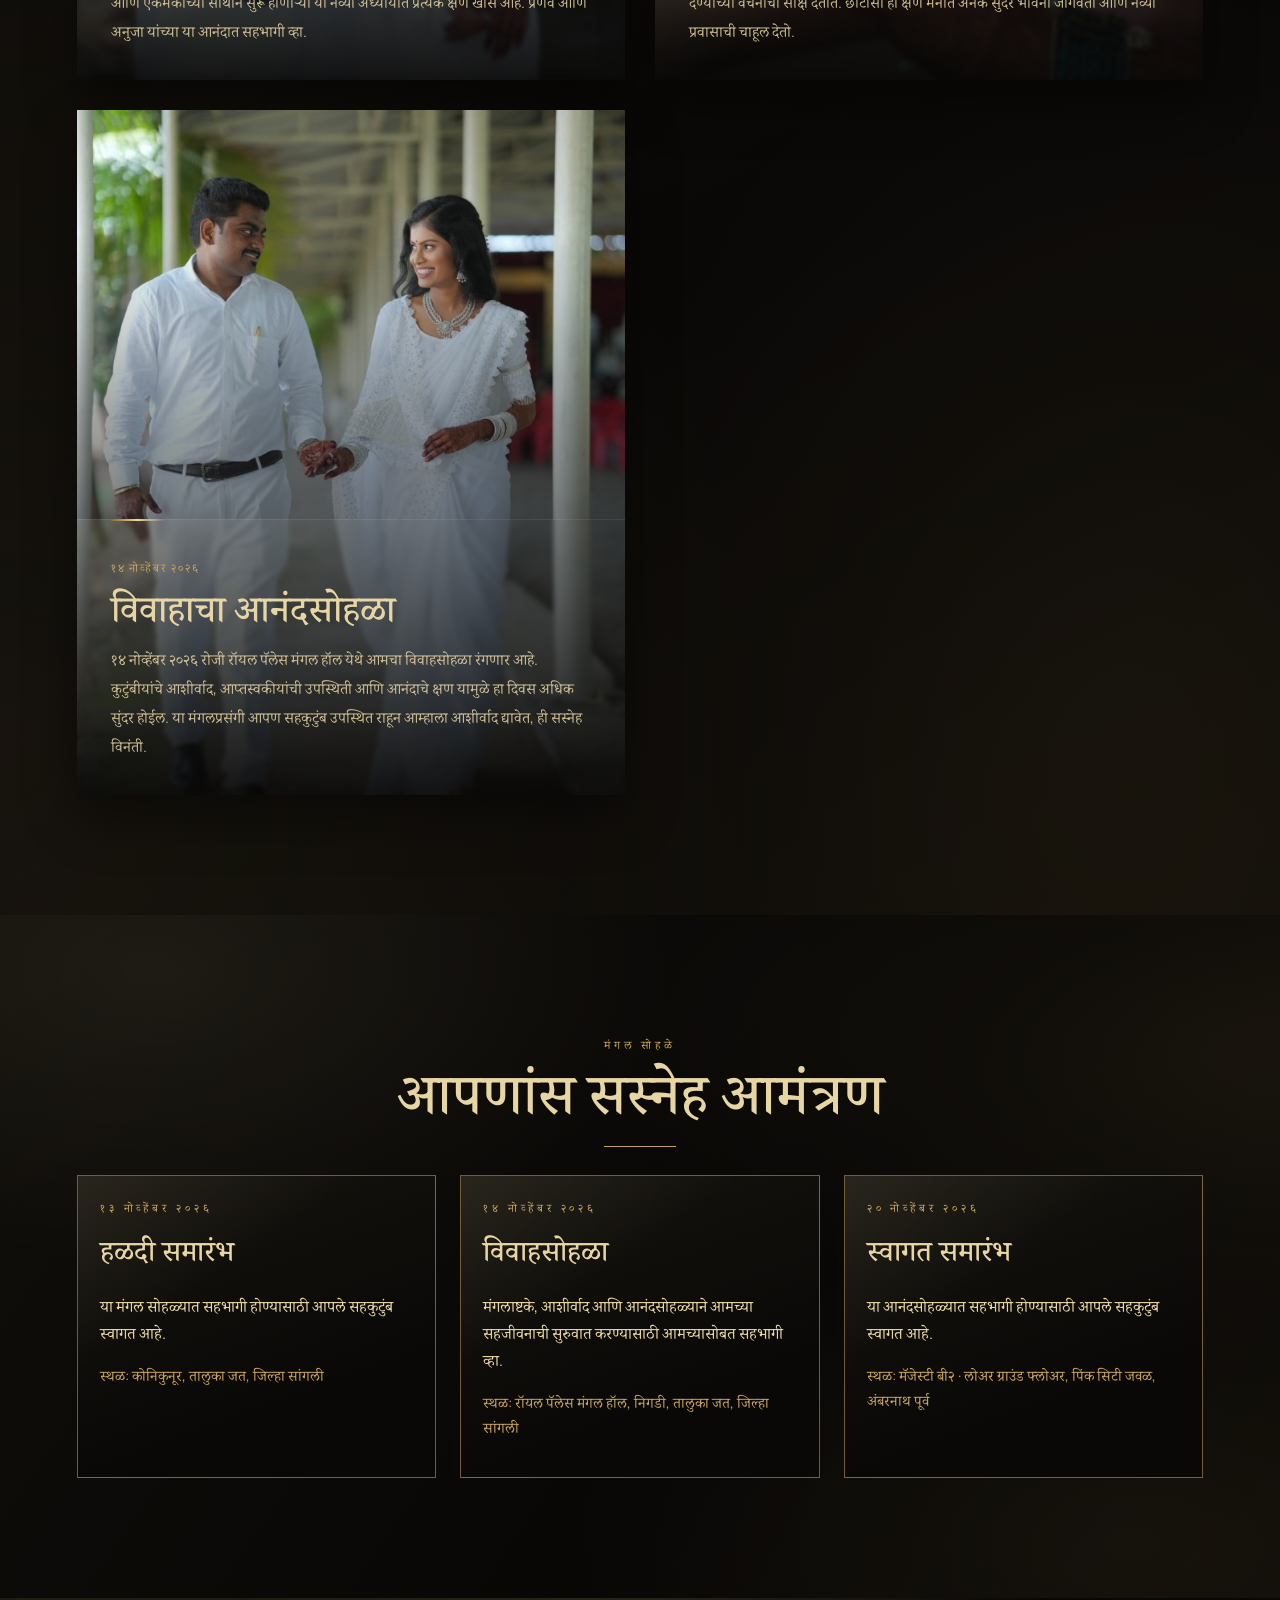
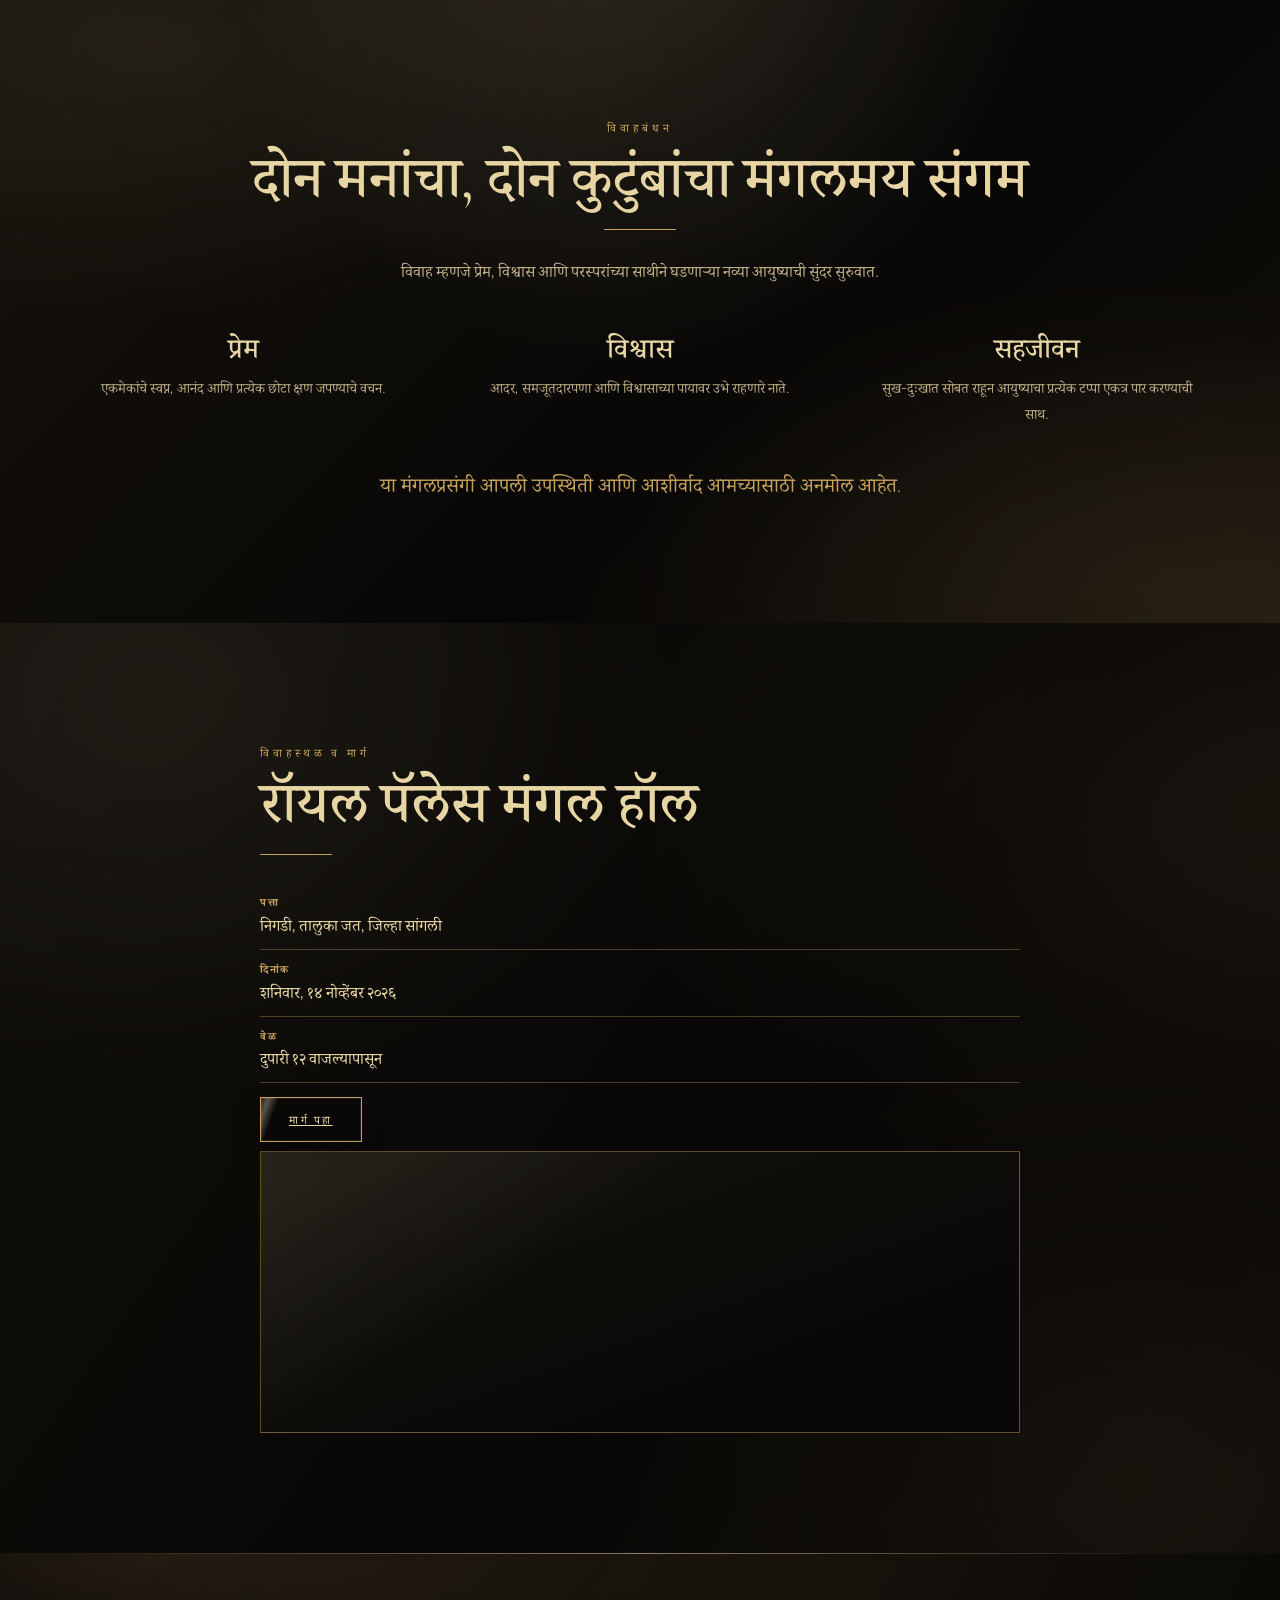
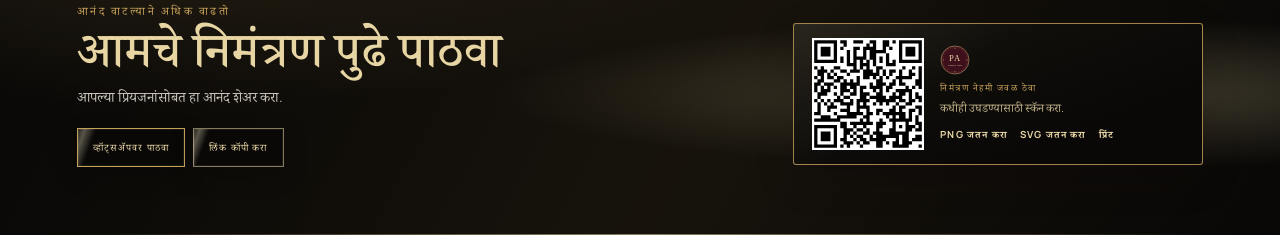
==== commit 18663134: "Update styles and functionality for invitation page; improved layout, enhanced share section, and re" ====
--- a/index.html
+++ b/index.html
@@ -1,17 +1,17 @@
 <!DOCTYPE html>
-<html lang="en">
+<html lang="mr">
   <head>
     <meta charset="UTF-8" />
     <meta name="viewport" content="width=device-width, initial-scale=1" />
-    <title>Pranav & Anuja — A Royal Wedding Invitation</title>
+    <title>प्रणव आणि अनुजा — शाही विवाहाचे सस्नेह निमंत्रण</title>
     <meta
       name="description"
-      content="You are cordially invited to the wedding of Pranav and Anuja on 14 November 2026 at Royal Palace Mangal Hall, Nigadi, Taluka Jath, Dist. Sangali."
+      content="प्रणव आणि अनुजा यांच्या विवाहसोहळ्यास आपण सहकुटुंब उपस्थित राहावे, ही सस्नेह विनंती. १४ नोव्हेंबर २०२६, रॉयल पॅलेस मंगल हॉल, निगडी, तालुका जत, जिल्हा सांगली."
     />
-    <meta property="og:title" content="Pranav & Anuja — A Royal Wedding Invitation" />
+    <meta property="og:title" content="प्रणव आणि अनुजा — शाही विवाहाचे सस्नेह निमंत्रण" />
     <meta
       property="og:description"
-      content="Join us on 14 November 2026 at Royal Palace Mangal Hall, Nigadi, Taluka Jath, Dist. Sangali."
+      content="१४ नोव्हेंबर २०२६ रोजी रॉयल पॅलेस मंगल हॉल, निगडी, तालुका जत, जिल्हा सांगली येथे होणाऱ्या विवाहसोहळ्यास जरूर या."
     />
     <meta property="og:image" content="images/couple-portrait.jpg" />
     <meta property="og:type" content="website" />
@@ -22,131 +22,125 @@
       href="https://fonts.googleapis.com/css2?family=Cormorant+Garamond:ital,wght@0,400;0,500;0,600;1,400&family=Manrope:wght@400;500;600&family=Noto+Serif+Devanagari:wght@400;500&display=swap"
       rel="stylesheet"
     />
-    <link rel="stylesheet" href="css/styles.css?v=40" />
+    <link rel="stylesheet" href="css/styles.css?v=51" />
   </head>
   <body class="is-locked">
     <div class="grain" aria-hidden="true"></div>
 
-    <div class="gate" id="gate" role="dialog" aria-label="Open your wedding invitation">
+    <div class="gate" id="gate" role="dialog" aria-label="विवाहाचे निमंत्रण">
       <div class="gate__light" aria-hidden="true"></div>
       <div class="gate__side-rail gate__side-rail--left" aria-hidden="true"></div>
       <div class="gate__side-rail gate__side-rail--right" aria-hidden="true"></div>
       <div class="gate__inner">
-        <div class="intro-film" aria-label="Wedding invitation preview">
+        <div class="intro-film" aria-label="विवाह निमंत्रणाची झलक">
           <div class="intro-film__scene intro-film__scene--cover">
             <img class="intro-film__sprig intro-film__sprig--top" src="assets/botanical-sprig.svg" alt="" aria-hidden="true" />
             <img class="intro-film__sprig intro-film__sprig--bottom" src="assets/botanical-sprig.svg" alt="" aria-hidden="true" />
             <p class="intro-film__eyebrow">शुभ विवाह</p>
-            <div class="intro-film__portrait-wrap"><img class="intro-film__portrait" src="images/couple-portrait.jpg" alt="Pranav and Anuja" /></div>
-            <h1 class="intro-film__names">Pranav <span>&amp;</span> Anuja</h1>
-            <p class="intro-film__script">are getting married</p>
-            <span class="intro-film__date">14 November 2026</span>
+            <div class="intro-film__portrait-wrap"><img class="intro-film__portrait" src="images/couple-portrait.jpg" alt="प्रणव आणि अनुजा" /></div>
+            <h1 class="intro-film__names">प्रणव <span>&amp;</span> अनुजा</h1>
+            <p class="intro-film__script">विवाहबंधनात अडकत आहेत</p>
+            <span class="intro-film__date">१४ नोव्हेंबर २०२६</span>
           </div>
 
           <div class="intro-film__scene intro-film__scene--together">
             <img class="intro-film__sprig intro-film__sprig--top" src="assets/botanical-sprig.svg" alt="" aria-hidden="true" />
             <img class="intro-film__sprig intro-film__sprig--bottom" src="assets/botanical-sprig.svg" alt="" aria-hidden="true" />
-            <p class="intro-film__eyebrow">A new chapter begins</p>
+            <p class="intro-film__eyebrow">नव्या प्रवासाची सुरुवात</p>
             <span class="intro-film__wash intro-film__wash--blue" aria-hidden="true"></span>
             <span class="intro-film__wash intro-film__wash--gold" aria-hidden="true"></span>
-            <h2 class="intro-film__script intro-film__script--large">Together</h2>
-            <p class="intro-film__message">With the blessings of our families,<br />we would love you to join us.</p>
-            <p class="intro-film__small">A celebration of love, tradition &amp; forever</p>
+            <h2 class="intro-film__script intro-film__script--large">एकत्र</h2>
+            <p class="intro-film__message">कुटुंबीयांच्या आशीर्वादाने,<br />आमच्या आनंदात सहभागी होण्यासाठी आपले मनःपूर्वक स्वागत आहे.</p>
+            <p class="intro-film__small">प्रेम, परंपरा आणि सहजीवनाचा सोहळा</p>
           </div>
 
           <div class="intro-film__scene intro-film__scene--details">
             <img class="intro-film__sprig intro-film__sprig--top" src="assets/botanical-sprig.svg" alt="" aria-hidden="true" />
             <img class="intro-film__sprig intro-film__sprig--bottom" src="assets/botanical-sprig.svg" alt="" aria-hidden="true" />
-            <p class="intro-film__script intro-film__script--save">Save the date</p>
-            <p class="intro-film__eyebrow">for the wedding of</p>
-            <h2 class="intro-film__names intro-film__names--compact">Pranav <span>&amp;</span> Anuja</h2>
+            <p class="intro-film__script intro-film__script--save">तारीख लक्षात ठेवा</p>
+            <p class="intro-film__eyebrow">विवाहसोहळा</p>
+            <h2 class="intro-film__names intro-film__names--compact">प्रणव <span>&amp;</span> अनुजा</h2>
             <div class="intro-film__rule"></div>
-            <p class="intro-film__details">14 November 2026<br />11:00 AM onwards</p>
-            <p class="intro-film__venue">Royal Palace Mangal Hall<br />Jath, Sangali</p>
-            <p class="intro-film__hashtag">#PranavAndAnuja</p>
-          </div>
-        </div>
-
-        <div class="intro-film__actions">
-          <button class="btn" id="open-invite" type="button">Open your invitation</button>
-          <button class="gate__skip" id="skip-intro" type="button">Skip introduction</button>
-        </div>
+            <p class="intro-film__details">१४ नोव्हेंबर २०२६<br />दुपारी १२ वाजल्यापासून</p>
+            <p class="intro-film__venue">रॉयल पॅलेस मंगल हॉल<br />जत, सांगली</p>
+            <p class="intro-film__hashtag">#प्रणवआणिअनुजा</p>
+          </div>
+        </div>
+
       </div>
     </div>
 
     <header class="site-header">
       <a class="brand" href="#top">
         <img src="assets/monogram.svg" alt="" />
-        Pranav &amp; Anuja
+        प्रणव आणि अनुजा
       </a>
-      <button class="nav-toggle" id="nav-toggle" type="button" aria-label="Open menu" aria-expanded="false" aria-controls="site-nav">
+      <button class="nav-toggle" id="nav-toggle" type="button" aria-label="मेनू उघडा" aria-expanded="false" aria-controls="site-nav">
         <span class="nav-toggle__icon" aria-hidden="true"></span>
-        <span class="visually-hidden">Menu</span>
+        <span class="visually-hidden">मेनू</span>
       </button>
       <nav class="nav" id="site-nav">
-        <a href="#couple">Couple</a>
-        <a href="#story">Story</a>
-        <a href="#venue">Venue</a>
-        <a href="#share">Invite</a>
+        <a href="#couple">वधू-वर</a>
+        <a href="#story">आमचा प्रवास</a>
+        <a href="#events">कार्यक्रम</a>
+        <a href="#marriage">विवाहबंधन</a>
+        <a href="#venue">स्थळ</a>
+        <a href="#share">निमंत्रण</a>
       </nav>
     </header>
 
     <main id="main">
       <section class="hero" id="top">
         <div class="hero__media" data-parallax>
-          <img src="images/couple-walk.jpg" alt="Pranav and Anuja walking together" />
+          <img src="images/couple-walk.jpg" alt="प्रणव आणि अनुजा एकत्र चालताना" />
         </div>
         <div class="hero__veil"></div>
         <div class="hero__florals" aria-hidden="true">
         </div>
         <div class="hero__frame reveal">
           <div class="ornament-corners"></div>
-          <p class="section-kicker">You are cordially invited</p>
+          <p class="section-kicker">आपणांस सस्नेह निमंत्रण</p>
           <p class="deva" id="hero-blessing">शुभ विवाह</p>
           <h1>
-            <span>The wedding of</span>
-            Pranav <span class="amp">&amp;</span> Anuja
+            <span>शुभविवाह</span>
+            प्रणव <span class="amp">&amp;</span> अनुजा
           </h1>
-          <p class="hero__meta" id="hero-headline">A Royal Celebration of Love</p>
+          <p class="hero__meta" id="hero-headline">प्रेमाचा मंगलमय सोहळा</p>
           <div class="gold-rule"></div>
-          <p class="hero__meta" id="hero-date">14 November 2026</p>
-          <p class="hero__meta" id="hero-venue">Royal Palace Mangal Hall · Jath, Sangali</p>
-          <p style="margin-top: 28px">
-            <a class="btn" href="#venue">Explore the venue</a>
-          </p>
+          <p class="hero__meta" id="hero-date">१४ नोव्हेंबर २०२६</p>
+          <p class="hero__meta" id="hero-venue">रॉयल पॅलेस मंगल हॉल · जत, सांगली</p>
         </div>
       </section>
 
       <section class="section section--maroon jaali center" id="countdown">
         <div class="wrap">
-          <p class="section-kicker">The countdown</p>
-          <h2>Until we celebrate</h2>
+          <p class="section-kicker">उलटगणती</p>
+          <h2>आनंदसोहळ्याची प्रतीक्षा</h2>
           <div class="gold-rule"></div>
           <div class="countdown" id="countdown-grid" aria-live="polite">
-            <div class="count in-view"><b id="d">00</b><span>Days</span></div>
-            <div class="count in-view"><b id="h">00</b><span>Hours</span></div>
-            <div class="count in-view"><b id="m">00</b><span>Minutes</span></div>
-            <div class="count in-view"><b id="s">00</b><span>Seconds</span></div>
-          </div>
-          <p class="lead" id="countdown-message" hidden>The celebration awaits.</p>
+            <div class="count in-view"><b id="d">००</b><span>दिवस</span></div>
+            <div class="count in-view"><b id="h">००</b><span>तास</span></div>
+            <div class="count in-view"><b id="m">००</b><span>मिनिटे</span></div>
+            <div class="count in-view"><b id="s">००</b><span>सेकंद</span></div>
+          </div>
+          <p class="lead" id="countdown-message" hidden>मंगलक्षणाची आतुरतेने वाट पाहत आहोत.</p>
         </div>
       </section>
 
       <section class="section section--ivory" id="couple">
         <div class="wrap couple">
           <div class="arch in-view">
-            <img src="images/couple-portrait.jpg" alt="Portrait of Pranav and Anuja" width="800" height="1200" />
+            <img src="images/couple-portrait.jpg" alt="प्रणव आणि अनुजा यांचे छायाचित्र" width="800" height="1200" />
           </div>
           <div class="couple-copy in-view">
-            <p class="section-kicker">The couple</p>
+            <p class="section-kicker">वधू-वर</p>
             <p class="deva" id="couple-blessing">शुभ विवाह</p>
-            <h2 id="couple-tagline">Two Hearts. One Beautiful Journey.</h2>
-            <h3 id="couple-names">Pranav &amp; Anuja</h3>
+            <h2 id="couple-tagline">दोन मने, एक सुंदर सहप्रवास</h2>
+            <h3 id="couple-names">प्रणव आणि अनुजा</h3>
             <div class="gold-rule" style="margin-left: 0"></div>
-            <p id="couple-quote">Some moments become memories. Some memories become forever.</p>
+            <p id="couple-quote">काही क्षण आठवणी बनतात, तर काही आठवणी आयुष्यभराची साथ देतात.</p>
             <p id="couple-intro">
-              With the blessings of our families, we invite you to witness our wedding and to
-              celebrate a lifetime of love, faith, and togetherness.
+              कुटुंबीयांच्या आशीर्वादाने आमच्या विवाहसोहळ्यास उपस्थित राहून प्रेम, विश्वास आणि सहजीवनाच्या नव्या प्रवासाचा आनंद साजरा करण्यासाठी आपणांस सस्नेह आमंत्रित करीत आहोत.
             </p>
           </div>
         </div>
@@ -155,35 +149,72 @@
       <section class="section section--paper" id="story">
         <div class="wrap">
           <div class="center">
-            <p class="section-kicker">Our story</p>
-            <h2>Moments along the way</h2>
+            <p class="section-kicker">आमचा प्रवास</p>
+            <h2>आठवणींचे काही क्षण</h2>
             <div class="gold-rule"></div>
           </div>
           <div class="timeline" id="story-list"></div>
+        </div>
+      </section>
+
+      <section class="section section--ivory" id="events">
+        <div class="wrap">
+          <div class="center">
+            <p class="section-kicker">मंगल सोहळे</p>
+            <h2>आपणांस सस्नेह आमंत्रण</h2>
+            <div class="gold-rule"></div>
+          </div>
+          <div class="events" id="event-list"></div>
+        </div>
+      </section>
+
+      <section class="section section--marriage" id="marriage">
+        <div class="wrap">
+          <div class="center marriage-intro">
+            <p class="section-kicker">विवाहबंधन</p>
+            <h2>दोन मनांचा, दोन कुटुंबांचा मंगलमय संगम</h2>
+            <div class="gold-rule"></div>
+            <p class="lead">विवाह म्हणजे प्रेम, विश्वास आणि परस्परांच्या साथीने घडणाऱ्या नव्या आयुष्याची सुंदर सुरुवात.</p>
+          </div>
+          <div class="marriage-values">
+            <article class="marriage-value">
+              <h3>प्रेम</h3>
+              <p>एकमेकांचे स्वप्न, आनंद आणि प्रत्येक छोटा क्षण जपण्याचे वचन.</p>
+            </article>
+            <article class="marriage-value">
+              <h3>विश्वास</h3>
+              <p>आदर, समजूतदारपणा आणि विश्वासाच्या पायावर उभे राहणारे नाते.</p>
+            </article>
+            <article class="marriage-value">
+              <h3>सहजीवन</h3>
+              <p>सुख-दुःखात सोबत राहून आयुष्याचा प्रत्येक टप्पा एकत्र पार करण्याची साथ.</p>
+            </article>
+          </div>
+          <p class="marriage-blessing">या मंगलप्रसंगी आपली उपस्थिती आणि आशीर्वाद आमच्यासाठी अनमोल आहेत.</p>
         </div>
       </section>
 
       <section class="section section--ivory" id="venue">
         <div class="wrap venue-grid venue-grid--details">
           <div class="in-view">
-            <p class="section-kicker">Venue &amp; directions</p>
-            <h2 id="venue-name">Royal Palace Mangal Hall</h2>
+            <p class="section-kicker">विवाहस्थळ व मार्ग</p>
+            <h2 id="venue-name">रॉयल पॅलेस मंगल हॉल</h2>
             <div class="gold-rule" style="margin-left: 0"></div>
             <ul class="detail-list">
               <li>
-                <strong>Address</strong>
-                <span id="venue-address">Nigadi, Taluka Jath, Dist. Sangali</span>
+                <strong>पत्ता</strong>
+                <span id="venue-address">निगडी, तालुका जत, जिल्हा सांगली</span>
               </li>
               <li>
-                <strong>Date</strong>
-                <span id="venue-date">Saturday, 14 November 2026</span>
+                <strong>दिनांक</strong>
+                <span id="venue-date">शनिवार, १४ नोव्हेंबर २०२६</span>
               </li>
               <li>
-                <strong>Time</strong>
-                <span id="venue-time">11:00 AM onwards</span>
+                <strong>वेळ</strong>
+                <span id="venue-time">दुपारी १२ वाजल्यापासून</span>
               </li>
             </ul>
-            <a class="btn btn--dark" id="maps-link" href="#" target="_blank" rel="noopener">Get directions</a>
+            <a class="btn btn--dark" id="maps-link" href="#" target="_blank" rel="noopener">मार्ग पहा</a>
             <div class="map-frame" id="map-embed"></div>
           </div>
         </div>
@@ -192,26 +223,26 @@
       <section class="share-footer" id="share">
         <div class="wrap share-footer__inner">
           <div class="share-footer__message">
-            <p class="section-kicker">A celebration is sweeter when shared</p>
-            <h2>Share our invitation</h2>
-            <p class="share-footer__lead">Send a little joy to family and friends.</p>
+            <p class="section-kicker">आनंद वाटल्याने अधिक वाढतो</p>
+            <h2>आमचे निमंत्रण पुढे पाठवा</h2>
+            <p class="share-footer__lead">आपल्या प्रियजनांसोबत हा आनंद शेअर करा.</p>
             <div class="share-row share-footer__actions">
-              <button class="btn share-footer__primary" id="whatsapp-share" type="button">Share on WhatsApp</button>
-              <button class="btn share-footer__secondary" id="copy-link" type="button">Copy link</button>
-              <button class="btn share-footer__secondary" id="native-share" type="button">More options</button>
+              <button class="btn share-footer__primary" id="whatsapp-share" type="button">व्हॉट्सॲपवर पाठवा</button>
+              <button class="btn share-footer__secondary" id="copy-link" type="button">लिंक कॉपी करा</button>
+              <button class="btn share-footer__secondary" id="native-share" type="button">अधिक पर्याय</button>
             </div>
             <p class="form-status share-footer__status" id="share-status" role="status"></p>
           </div>
           <div class="share-footer__qr-card">
             <div class="share-footer__qr" id="qr-target"></div>
             <div class="share-footer__qr-details">
-              <img src="assets/monogram.svg" alt="PA monogram for Pranav and Anuja" width="38" height="38" />
-              <p class="section-kicker">Keep the invitation close</p>
-              <p>Scan to open it anytime.</p>
+              <img src="assets/monogram.svg" alt="प्रणव आणि अनुजा यांचे आद्याक्षर चिन्ह" width="38" height="38" />
+              <p class="section-kicker">निमंत्रण नेहमी जवळ ठेवा</p>
+              <p>कधीही उघडण्यासाठी स्कॅन करा.</p>
               <div class="share-footer__tools">
-                <button class="share-footer__tool" id="download-qr-png" type="button">PNG</button>
-                <button class="share-footer__tool" id="download-qr-svg" type="button">SVG</button>
-                <button class="share-footer__tool" id="print-card" type="button">Print</button>
+                <button class="share-footer__tool" id="download-qr-png" type="button">PNG जतन करा</button>
+                <button class="share-footer__tool" id="download-qr-svg" type="button">SVG जतन करा</button>
+                <button class="share-footer__tool" id="print-card" type="button">प्रिंट</button>
               </div>
             </div>
           </div>
@@ -220,7 +251,7 @@
     </main>
 
     <div class="music">
-      <button class="icon-btn" id="music-toggle" type="button" aria-pressed="true" aria-label="Pause music">
+      <button class="icon-btn" id="music-toggle" type="button" aria-pressed="true" aria-label="संगीत थांबवा">
         Ⅱ
       </button>
     </div>
@@ -237,8 +268,8 @@
     </style>
 
     <script src="js/qrcode.min.js"></script>
-    <script src="js/config.js?v=4"></script>
+    <script src="js/config.js?v=8"></script>
     <script src="js/storage.js"></script>
-    <script src="js/app.js?v=18"></script>
+    <script src="js/app.js?v=23"></script>
   </body>
 </html>
--- a/css/styles.css
+++ b/css/styles.css
@@ -1,17 +1,17 @@
 :root {
-  --burgundy: #651b2b;
-  --maroon: #3d101b;
+  --burgundy: #090807;
+  --maroon: #0b0a08;
   --gold: #c6a15b;
   --champagne: #e7d5a4;
-  --ivory: #f8f2e8;
-  --sage: #89917a;
-  --charcoal: #241d1b;
-  --ink: #2a201c;
-  --paper: #fbf7f0;
-  --shadow: 0 24px 60px rgba(36, 29, 27, 0.22);
+  --ivory: #0b0a08;
+  --sage: #c6a15b;
+  --charcoal: #0c0b09;
+  --ink: #e7d5a4;
+  --paper: #11100d;
+  --shadow: 0 24px 60px rgba(0, 0, 0, 0.48);
   --frame: linear-gradient(135deg, #e7d5a4, #c6a15b 40%, #8c6b32 70%, #e7d5a4);
-  --serif: "Cormorant Garamond", "Times New Roman", serif;
-  --sans: "Manrope", system-ui, sans-serif;
+  --serif: "Cormorant Garamond", "Noto Serif Devanagari", "Times New Roman", serif;
+  --sans: "Manrope", "Noto Serif Devanagari", system-ui, sans-serif;
   --deva: "Noto Serif Devanagari", serif;
   --max: 1180px;
   --nav-h: 76px;
@@ -30,7 +30,7 @@
 body {
   margin: 0;
   color: var(--ink);
-  background: var(--ivory);
+  background: radial-gradient(ellipse at 50% -15%, rgba(198,161,91,.12), transparent 42%), linear-gradient(180deg, #070605 0%, #0d0b08 48%, #080706 100%);
   font-family: var(--sans);
   line-height: 1.7;
   overflow-x: hidden;
@@ -77,38 +77,48 @@
 
 /* Buttons */
 .btn {
+  position: relative;
+  isolation: isolate;
+  overflow: hidden;
   appearance: none;
-  border: 1px solid var(--gold);
-  background: transparent;
-  color: var(--champagne);
+  border: 1px solid #c6a15b;
+  background-color: #090807;
+  background-image: linear-gradient(110deg, transparent 45%, rgba(255,244,208,.32) 50%, transparent 55%);
+  background-repeat: no-repeat;
+  background-size: 200% 100%;
+  background-position: 100% 0;
+  color: #e7d5a4;
   letter-spacing: 0.22em;
   text-transform: uppercase;
   font-size: 0.72rem;
   padding: 14px 28px;
   cursor: pointer;
-  transition: background 0.3s, color 0.3s, transform 0.3s;
+  box-shadow: 0 8px 24px rgba(0,0,0,.22), inset 0 0 0 1px rgba(231,213,164,.08);
+  transition: background-color .35s, background-position .7s cubic-bezier(.2,.7,.2,1), color .35s, transform .35s, box-shadow .35s;
 }
 
 .btn:hover,
 .btn:focus-visible {
-  background: var(--gold);
-  color: var(--maroon);
-  transform: translateY(-1px);
+  background-color: #14110b;
+  background-position: 0 0;
+  color: #f4dfaa;
+  transform: translateY(-3px);
+  box-shadow: 0 12px 32px rgba(0,0,0,.32), 0 0 18px rgba(198,161,91,.2), inset 0 0 0 1px rgba(231,213,164,.16);
 }
 
 .btn--solid {
-  background: var(--maroon);
+  background-color: var(--maroon);
   color: var(--champagne);
 }
 
 .btn--dark {
-  color: var(--maroon);
+  color: var(--champagne);
   border-color: var(--gold);
 }
 
 .btn--dark:hover,
 .btn--dark:focus-visible {
-  background: var(--maroon);
+  background-color: var(--maroon);
   color: var(--champagne);
 }
 
@@ -119,7 +129,7 @@
   z-index: 50;
   display: grid;
   place-items: center;
-  background: radial-gradient(ellipse at center, #651b2b 0%, #2a0b13 72%);
+  background: radial-gradient(ellipse at center, #17130c 0%, #080706 72%);
   color: var(--champagne);
   text-align: center;
   padding: 24px;
@@ -196,8 +206,8 @@
 /* Three scene watercolor invitation film */
 .gate {
   background:
-    radial-gradient(ellipse at 50% 42%, rgba(255,255,255,.92), rgba(247,241,229,.96) 60%, #eee5d4 100%);
-  color: var(--ink);
+    radial-gradient(ellipse at 50% 42%, #19150d, #0b0a08 60%, #070605 100%);
+  color: var(--champagne);
 }
 
 .gate::before,
@@ -209,7 +219,7 @@
   box-shadow: 0 0 0 18px rgba(198,161,91,.025), 0 0 100px rgba(198,161,91,.08);
 }
 
-.gate__light { background: radial-gradient(circle, rgba(255,255,255,.75), rgba(211,196,160,.16) 45%, transparent 72%); }
+.gate__light { background: radial-gradient(circle, rgba(231,213,164,.5), rgba(198,161,91,.16) 45%, transparent 72%); }
 .gate__side-rail {
   background: linear-gradient(transparent, rgba(167,139,89,.42) 20%, rgba(167,139,89,.42) 80%, transparent);
 }
@@ -230,7 +240,7 @@
   right: 12%;
   height: 54px;
   border-radius: 50%;
-  background: rgba(59,42,20,.46);
+  background: rgba(0,0,0,.72);
   filter: blur(25px);
   animation: introShadowPulse 7s ease-in-out infinite;
   pointer-events: none;
@@ -248,10 +258,10 @@
   border: 0;
   border-radius: 3px;
   background:
-    radial-gradient(ellipse at 12% 12%, rgba(221,201,149,.3), transparent 35%),
-    radial-gradient(ellipse at 90% 88%, rgba(229,203,139,.32), transparent 38%),
-    #fbf6e9;
-  box-shadow: inset 0 1px 0 rgba(255,255,255,.84);
+    radial-gradient(ellipse at 12% 12%, rgba(198,161,91,.13), transparent 35%),
+    radial-gradient(ellipse at 90% 88%, rgba(229,203,139,.1), transparent 38%),
+    #100e0a;
+  box-shadow: inset 0 1px 0 rgba(231,213,164,.12);
   transform-style: preserve-3d;
   animation: introCardFloat 7s ease-in-out infinite;
 }
@@ -291,7 +301,7 @@
 .intro-film__sprig--bottom { bottom: 16px; left: 15px; transform: rotate(188deg); }
 .intro-film__eyebrow {
   margin: 0 0 16px;
-  color: #8b7957;
+  color: var(--gold);
   font-size: .72rem;
   font-weight: 500;
   letter-spacing: .24em;
@@ -302,50 +312,44 @@
   aspect-ratio: 1 / 1.04;
   margin: 2px auto 16px;
   padding: 6px;
-  border: 1.5px solid rgba(183,143,66,.72);
   border-radius: 50% 50% 46% 46%;
-  background: rgba(255,255,255,.76);
+  background: rgba(12,11,9,.92);
   box-shadow: 0 10px 30px rgba(70,52,31,.13);
   animation: portraitFloat 5s ease-in-out infinite;
 }
 .intro-film__portrait { display: block; width: 100%; height: 100%; object-fit: cover; border-radius: inherit; }
 .intro-film__names {
   margin: 0;
-  color: #493b30;
+  color: var(--champagne);
   font: 500 clamp(2.3rem, 8.5vw, 3.15rem)/.98 var(--serif);
   letter-spacing: .015em;
 }
-.intro-film__names span { color: #b39158; font-style: italic; }
+.intro-film__names span { color: var(--gold); font-style: italic; }
 .intro-film__script {
   margin: 8px 0 14px;
-  color: #9f8050;
+  color: var(--gold);
   font: italic 1.55rem/1.1 var(--serif);
 }
 .intro-film__date, .intro-film__details {
-  color: #786c59;
+  color: var(--champagne);
   font-size: .72rem;
   letter-spacing: .16em;
   line-height: 1.8;
   text-transform: uppercase;
 }
-.intro-film__scene--together { background: radial-gradient(ellipse at 50% 48%, rgba(255,255,255,.45), transparent 65%); }
+.intro-film__scene--together { background: radial-gradient(ellipse at 50% 48%, rgba(198,161,91,.12), transparent 65%); }
 .intro-film__wash { position: absolute; z-index: -1; width: 210px; height: 130px; border-radius: 50%; filter: blur(28px); opacity: .3; }
-.intro-film__wash--blue { top: 27%; left: -25%; background: #b8d1da; transform: rotate(-24deg); }
+.intro-film__wash--blue { top: 27%; left: -25%; background: #8a6a32; transform: rotate(-24deg); }
 .intro-film__wash--gold { right: -24%; bottom: 17%; background: #ead9ac; transform: rotate(24deg); }
 .intro-film__script--large { margin: 0 0 20px; font-size: clamp(3rem, 13vw, 4.4rem); }
-.intro-film__message { margin: 0; color: #5f5447; font: 1.12rem/1.55 var(--serif); }
-.intro-film__small { margin: 25px 0 0; color: #8b7957; font-size: .55rem; letter-spacing: .19em; text-transform: uppercase; }
+.intro-film__message { margin: 0; color: var(--champagne); font: 1.12rem/1.55 var(--serif); }
+.intro-film__small { margin: 25px 0 0; color: var(--gold); font-size: .55rem; letter-spacing: .19em; text-transform: uppercase; }
 .intro-film__script--save { margin: 0 0 11px; font-size: 2.45rem; }
 .intro-film__names--compact { font-size: 2.4rem; }
 .intro-film__rule { width: 42px; height: 1px; margin: 18px 0 13px; background: #b99c64; }
 .intro-film__details { margin: 0 0 13px; }
-.intro-film__venue { margin: 0; color: #5c5144; font: 1.15rem/1.35 var(--serif); }
-.intro-film__hashtag { margin: 14px 0 0; color: #9b8258; font-size: .62rem; letter-spacing: .15em; }
-.intro-film__actions { position: absolute; z-index: 1; top: calc(var(--intro-card-height) + 16px); left: 0; right: 0; display: grid; justify-items: center; gap: 4px; margin-top: 0; }
-.intro-film__actions .btn { min-width: 210px; padding: 11px 22px; border-color: #725638; background: #725638; color: #fffaf0; letter-spacing: .14em; box-shadow: 0 8px 24px rgba(67,50,31,.18); }
-.intro-film__actions .btn:hover, .intro-film__actions .btn:focus-visible { background: #503d2b; color: #fffaf0; }
-.gate__skip { border: 0; padding: 5px 12px; background: transparent; color: #776d5e; font: 500 .63rem var(--sans); letter-spacing: .12em; text-transform: uppercase; cursor: pointer; }
-.gate__skip:hover { color: var(--burgundy); }
+.intro-film__venue { margin: 0; color: var(--champagne); font: 1.15rem/1.35 var(--serif); }
+.intro-film__hashtag { margin: 14px 0 0; color: var(--gold); font-size: .62rem; letter-spacing: .15em; }
 
 @keyframes introSceneOne {
   0%, 4% { opacity: 1; transform: scale(1.035); }
@@ -420,7 +424,7 @@
 }
 
 .envelope__body {
-  background: linear-gradient(180deg, #4a1420, #2e0c14);
+  background: linear-gradient(180deg, #14110b, #080706);
   border: 1px solid var(--gold);
   box-shadow: 0 20px 50px rgba(0, 0, 0, 0.35);
   clip-path: polygon(0 0, 100% 0, 100% 100%, 0 100%);
@@ -441,7 +445,7 @@
 
 .envelope__flap {
   height: 52%;
-  background: linear-gradient(180deg, #6e2032, #43131e);
+  background: linear-gradient(180deg, #1a150c, #0b0a08);
   border: 1px solid var(--gold);
   transform-origin: top center;
   clip-path: polygon(0 0, 100% 0, 50% 100%);
@@ -456,7 +460,7 @@
 .envelope__front {
   z-index: 2;
   clip-path: polygon(0 0, 50% 44%, 100% 0, 100% 100%, 0 100%);
-  background: linear-gradient(180deg, #531724, #3a101a 72%);
+  background: linear-gradient(180deg, #17130c, #090807 72%);
   border: 1px solid rgba(198, 161, 91, 0.72);
   opacity: 0;
   transition: opacity 0.7s 0.5s ease;
@@ -475,8 +479,8 @@
   left: 16px;
   right: 16px;
   bottom: 16px;
-  background: linear-gradient(180deg, #f4ead2, #e7d5a4);
-  color: var(--maroon);
+  background: linear-gradient(180deg, #17130c, #090807);
+  color: var(--champagne);
   z-index: 1;
   display: grid;
   place-items: center;
@@ -519,7 +523,7 @@
   margin-left: -36px;
   border-radius: 50%;
   background: radial-gradient(circle at 35% 30%, #efd9a4, #c6a15b 45%, #8a6a32);
-  color: var(--maroon);
+  color: #090807;
   display: grid;
   place-items: center;
   font-family: var(--serif);
@@ -543,26 +547,15 @@
 
 .gate.is-bloom .gate__kicker,
 .gate.is-bloom .gate__tag,
-.gate.is-bloom .btn,
-.gate.is-bloom .gate__skip {
+.gate.is-bloom .btn {
   animation: none;
   opacity: 0;
   transform: translateY(-8px);
   pointer-events: none;
 }
 
-.gate__skip {
-  display: block;
-  margin: 16px auto 0;
-  background: none;
-  border: 0;
-  color: var(--champagne);
-  opacity: 0.7;
-  cursor: pointer;
-  letter-spacing: 0.16em;
-  text-transform: uppercase;
-  font-size: 0.68rem;
-  transition: opacity 0.6s ease, transform 0.6s ease;
+@media (prefers-reduced-motion: reduce) {
+  .btn { transition: none; }
 }
 
 @keyframes gateArrive {
@@ -613,9 +606,10 @@
   align-items: center;
   justify-content: space-between;
   padding: 0 6vw;
-  background: rgba(248, 242, 232, 0.88);
+  background: linear-gradient(180deg, rgba(29,24,15,.94), rgba(8,7,6,.96) 75%);
   backdrop-filter: blur(14px);
   border-bottom: 1px solid rgba(198, 161, 91, 0.35);
+  box-shadow: 0 8px 28px rgba(0,0,0,.38), inset 0 1px 0 rgba(255,244,208,.08);
 }
 
 .brand {
@@ -625,7 +619,7 @@
   text-decoration: none;
   font-family: var(--serif);
   letter-spacing: 0.18em;
-  color: var(--maroon);
+  color: var(--champagne);
 }
 
 .brand img {
@@ -643,12 +637,12 @@
   font-size: 0.74rem;
   letter-spacing: 0.16em;
   text-transform: uppercase;
-  color: var(--charcoal);
+  color: var(--champagne);
 }
 
 .nav a:hover,
 .nav a:focus-visible {
-  color: var(--burgundy);
+  color: var(--gold);
 }
 
 .nav-toggle {
@@ -666,7 +660,7 @@
   display: block;
   width: 21px;
   height: 1px;
-  background: var(--maroon);
+  background: var(--gold);
   position: relative;
   transition: transform .28s ease, width .28s ease, top .28s ease;
 }
@@ -705,7 +699,7 @@
   min-height: calc(100vh - var(--nav-h));
   display: grid;
   place-items: center;
-  color: var(--ivory);
+  color: var(--champagne);
   overflow: hidden;
 }
 
@@ -727,8 +721,9 @@
   z-index: 0;
   inset: 0;
   background:
-    linear-gradient(180deg, rgba(61, 16, 27, 0.35), rgba(61, 16, 27, 0.78) 70%),
-    radial-gradient(ellipse at center, transparent 20%, rgba(36, 29, 27, 0.45) 100%);
+    radial-gradient(ellipse at 50% 8%, rgba(198,161,91,.2), transparent 42%),
+    linear-gradient(180deg, rgba(0, 0, 0, 0.34), rgba(0, 0, 0, 0.84) 70%),
+    radial-gradient(ellipse at center, transparent 20%, rgba(0, 0, 0, 0.56) 100%);
 }
 
 
@@ -738,14 +733,15 @@
   width: min(880px, 92vw);
   padding: clamp(32px, 6vw, 72px) clamp(20px, 5vw, 56px);
   text-align: center;
-  border: 1px solid rgba(198, 161, 91, 0.65);
-  box-shadow: inset 0 0 0 8px rgba(61, 16, 27, 0.25);
+  border: 0;
+  box-shadow: none;
 }
 
 .hero__frame::before,
 .hero__frame::after,
 .ornament-corners::before,
 .ornament-corners::after {
+  display: none;
   content: "";
   position: absolute;
   width: 42px;
@@ -837,19 +833,93 @@
 .section {
   padding: clamp(64px, 10vw, 120px) 6vw;
   position: relative;
+  isolation: isolate;
+}
+
+.section:not(.hero)::before {
+  content: "";
+  position: absolute;
+  z-index: -1;
+  inset: 0;
+  pointer-events: none;
+  opacity: .28;
+  background:
+    radial-gradient(ellipse at 12% 8%, rgba(231,213,164,.26), transparent 34%),
+    radial-gradient(ellipse at 88% 92%, rgba(198,161,91,.2), transparent 38%);
+  animation: pageGoldGlow 10s ease-in-out infinite alternate;
+}
+
+@keyframes pageGoldGlow {
+  from { opacity: .18; transform: scale(1); }
+  to { opacity: .4; transform: scale(1.04); }
 }
 
 .section--maroon {
-  background: var(--maroon);
-  color: var(--ivory);
+  background: radial-gradient(ellipse at 50% 0%, rgba(198,161,91,.1), transparent 52%), linear-gradient(145deg, #12100b, #070605 58%, #100d08);
+  color: var(--champagne);
 }
 
 .section--ivory {
-  background: var(--ivory);
+  background: radial-gradient(ellipse at 100% 20%, rgba(198,161,91,.075), transparent 38%), linear-gradient(125deg, #100e0a, #080706 60%, #0d0b08);
+  color: var(--champagne);
 }
 
 .section--paper {
-  background: var(--paper);
+  background: radial-gradient(ellipse at 0% 90%, rgba(198,161,91,.07), transparent 42%), linear-gradient(155deg, #14110c, #090807 62%, #100d09);
+  color: var(--champagne);
+}
+
+.section--marriage {
+  overflow: hidden;
+  color: var(--champagne);
+  background:
+    radial-gradient(ellipse at 50% -12%, rgba(231,213,164,.13), transparent 45%),
+    radial-gradient(ellipse at 100% 100%, rgba(198,161,91,.09), transparent 36%),
+    linear-gradient(135deg, #17130c, #080706 58%, #100d09);
+}
+
+.marriage-intro .lead {
+  margin-bottom: 36px;
+}
+
+.marriage-values {
+  display: grid;
+  grid-template-columns: repeat(3, minmax(0, 1fr));
+  align-items: start;
+  gap: clamp(24px, 5vw, 64px);
+}
+
+.marriage-value {
+  padding: 12px 8px;
+  text-align: center;
+}
+
+.marriage-value h3 {
+  margin: 0 0 10px;
+  color: var(--champagne);
+  font: 500 1.75rem/1.15 var(--serif);
+  transition: color .3s ease, text-shadow .3s ease;
+}
+
+.marriage-value:hover h3 {
+  color: #f4dfaa;
+  text-shadow: 0 0 18px rgba(198,161,91,.25);
+}
+
+.marriage-value p {
+  max-width: 24rem;
+  margin: 0 auto;
+  color: rgba(231,213,164,.78);
+  font-size: .88rem;
+  line-height: 1.85;
+}
+
+.marriage-blessing {
+  margin: 30px auto 0;
+  color: var(--gold);
+  font-family: var(--serif);
+  font-size: 1.25rem;
+  text-align: center;
 }
 
 .wrap {
@@ -872,7 +942,7 @@
 .lead {
   max-width: 44rem;
   margin: 0 auto 40px;
-  color: #5a4d46;
+  color: rgba(231,213,164,.8);
 }
 
 .section--maroon .lead {
@@ -957,42 +1027,82 @@
 /* Story */
 .timeline {
   display: grid;
-  gap: 56px;
+  grid-template-columns: repeat(auto-fit, minmax(min(100%, 410px), 1fr));
+  gap: 30px;
   position: relative;
 }
 
-.timeline::before {
+.milestone {
+  min-width: 0;
+}
+
+.milestone__media {
+  position: relative;
+  isolation: isolate;
+  aspect-ratio: 4 / 5;
+  overflow: hidden;
+  background: linear-gradient(145deg, rgba(255,244,208,.15), transparent 34%), linear-gradient(160deg, #17140e, #090807 72%);
+  box-shadow: 0 22px 48px rgba(0,0,0,.42);
+}
+
+.milestone__media::after {
   content: "";
   position: absolute;
-  left: 50%;
+  z-index: 1;
+  inset: 18% 0 0;
+  pointer-events: none;
+  background: linear-gradient(180deg, transparent 0%, rgba(7,6,5,.38) 34%, rgba(7,6,5,.94) 100%);
+}
+
+.milestone img {
+  position: absolute;
+  z-index: -1;
+  inset: 0;
+  width: 100%;
+  height: 100%;
+  object-fit: cover;
+  transition: transform .8s cubic-bezier(.2,.7,.2,1), filter .8s ease;
+}
+
+.milestone__media:hover img {
+  transform: scale(1.025);
+  filter: saturate(1.06) brightness(1.04);
+}
+
+.milestone__copy {
+  position: absolute;
+  z-index: 2;
+  inset: auto 0 0;
+  padding: clamp(22px, 3vw, 34px);
+  background: linear-gradient(145deg, rgba(255,244,208,.1), transparent 42%);
+  box-shadow: inset 0 1px 0 rgba(255,244,208,.08);
+  backdrop-filter: blur(2px);
+}
+
+.milestone__copy::before {
+  content: "";
+  position: absolute;
   top: 0;
-  bottom: 0;
-  width: 1px;
-  background: rgba(198, 161, 91, 0.5);
-}
-
-.milestone {
-  display: grid;
-  grid-template-columns: 1fr 1fr;
-  gap: 48px;
-  align-items: center;
-}
-
-.milestone:nth-child(even) .milestone__media {
-  order: 2;
-}
-
-.milestone img {
-  width: 100%;
-  aspect-ratio: 4 / 5;
-  object-fit: cover;
+  left: clamp(22px, 3vw, 34px);
+  width: 54px;
+  height: 2px;
+  background: linear-gradient(90deg, #8a6a32, #efd9a4, transparent);
 }
 
 .milestone h3 {
   font-family: var(--serif);
-  font-size: 2rem;
-  margin: 0 0 8px;
+  font-size: clamp(1.8rem, 3vw, 2.35rem);
+  line-height: 1.12;
+  margin: 8px 0 14px;
   font-weight: 500;
+  color: var(--champagne);
+}
+
+.milestone__copy p {
+  margin: 0;
+  color: rgba(231,213,164,.84);
+  font-size: .96rem;
+  line-height: 1.9;
 }
 
 .milestone time {
@@ -1011,7 +1121,8 @@
 
 .event-card {
   border: 1px solid rgba(198, 161, 91, 0.55);
-  background: #fffaf3;
+  background: linear-gradient(145deg, rgba(255,244,208,.08), transparent 36%), linear-gradient(160deg, #17140e, #090807 72%);
+  color: var(--champagne);
   overflow: hidden;
   display: flex;
   flex-direction: column;
@@ -1035,7 +1146,7 @@
 }
 
 .event-meta {
-  color: var(--burgundy);
+  color: var(--gold);
   font-size: 0.92rem;
 }
 
@@ -1062,7 +1173,7 @@
 .chip {
   border: 1px solid var(--gold);
   background: transparent;
-  color: var(--maroon);
+  color: var(--champagne);
   padding: 8px 14px;
   letter-spacing: 0.12em;
   text-transform: uppercase;
@@ -1108,7 +1219,7 @@
   bottom: 0;
   padding: 12px;
   background: linear-gradient(transparent, rgba(36, 29, 27, 0.72));
-  color: var(--ivory);
+  color: var(--champagne);
   font-size: 0.85rem;
 }
 
@@ -1116,7 +1227,7 @@
   border: 1px dashed var(--gold);
   padding: 48px 20px;
   text-align: center;
-  color: #6b5e56;
+  color: var(--champagne);
 }
 
 /* Venue */
@@ -1161,7 +1272,7 @@
   margin-top: 18px;
   min-height: 220px;
   border: 1px solid rgba(198, 161, 91, 0.45);
-  background: #efe6d4;
+  background: linear-gradient(145deg, rgba(255,244,208,.08), transparent 38%), linear-gradient(160deg, #17140e, #090807 72%);
   display: grid;
   place-items: center;
 }
@@ -1176,11 +1287,11 @@
 .card {
   width: min(680px, 100%);
   margin: 0 auto;
-  background: #fffaf3;
+  background: linear-gradient(145deg, rgba(255,244,208,.08), transparent 38%), linear-gradient(160deg, #17140e, #090807 72%);
   border: 1px solid rgba(198, 161, 91, 0.55);
   padding: clamp(22px, 4vw, 40px);
   box-shadow: var(--shadow);
-  color: var(--ink);
+  color: var(--champagne);
 }
 
 .form-grid {
@@ -1204,7 +1315,7 @@
   letter-spacing: 0.08em;
   text-transform: uppercase;
   font-size: 0.7rem;
-  color: var(--burgundy);
+  color: var(--gold);
 }
 
 input,
@@ -1212,9 +1323,9 @@
 textarea {
   width: 100%;
   border: 1px solid rgba(198, 161, 91, 0.6);
-  background: #fffdf9;
+  background: #090807;
   padding: 12px 12px;
-  color: var(--ink);
+  color: var(--champagne);
 }
 
 textarea {
@@ -1285,8 +1396,9 @@
   padding: clamp(30px, 4vw, 48px) 6vw;
   color: var(--champagne);
   background:
-    radial-gradient(ellipse at 84% 50%, rgba(198,161,91,.14), transparent 34%),
-    linear-gradient(118deg, #35101a, #541625 55%, #35101a);
+    radial-gradient(ellipse at 84% 50%, rgba(231,213,164,.24), transparent 38%),
+    radial-gradient(ellipse at 12% 0%, rgba(198,161,91,.12), transparent 38%),
+    linear-gradient(118deg, #080706, #17130c 55%, #080706);
 }
 
 .share-footer::before,
@@ -1318,7 +1430,7 @@
 
 .share-footer__message h2 {
   margin: 0;
-  color: var(--ivory);
+  color: var(--champagne);
   font: 500 clamp(2rem, 4vw, 3.1rem)/1.05 var(--serif);
 }
 
@@ -1340,13 +1452,13 @@
 }
 
 .share-footer__primary {
-  background: var(--gold);
-  color: var(--maroon);
+  background-color: #090807;
+  color: var(--champagne);
 }
 .share-footer__primary:hover,
 .share-footer__primary:focus-visible {
-  background: var(--champagne);
-  color: var(--maroon);
+  background-color: #14110b;
+  color: #f4dfaa;
 }
 
 .share-footer__secondary {
@@ -1355,8 +1467,8 @@
 }
 .share-footer__secondary:hover,
 .share-footer__secondary:focus-visible {
-  background: rgba(231,213,164,.16);
-  color: var(--ivory);
+  background-color: rgba(231,213,164,.16);
+  color: var(--champagne);
 }
 
 .share-footer__status {
@@ -1374,8 +1486,8 @@
   padding: 14px 18px;
   border: 1px solid rgba(198,161,91,.8);
   border-radius: 3px;
-  background: rgba(255,250,243,.97);
-  color: var(--ink);
+  background: linear-gradient(145deg, rgba(255,244,208,.08), transparent 38%), linear-gradient(160deg, #17140e, #090807 72%);
+  color: var(--champagne);
   box-shadow: 0 14px 38px rgba(20,5,10,.2);
 }
 
@@ -1402,13 +1514,13 @@
 }
 .share-footer__qr-details .section-kicker {
   margin: 0 0 2px;
-  color: var(--burgundy);
+  color: var(--gold);
   font-size: .58rem;
   letter-spacing: .16em;
 }
 .share-footer__qr-details > p:not(.section-kicker) {
   margin: 0;
-  color: #65584d;
+  color: rgba(231,213,164,.8);
   font-size: .74rem;
 }
 
@@ -1421,7 +1533,7 @@
   padding: 0;
   border: 0;
   background: transparent;
-  color: var(--burgundy);
+  color: var(--champagne);
   font-size: .61rem;
   font-weight: 700;
   letter-spacing: .12em;
@@ -1430,16 +1542,18 @@
 }
 .share-footer__tool:hover,
 .share-footer__tool:focus-visible {
-  color: #9b6c25;
+  color: #f4dfaa;
   text-decoration: underline;
 }
 
 /* Footer */
 .site-footer {
-  background: var(--maroon);
+  background: radial-gradient(ellipse at 50% 0%, rgba(231,213,164,.22), transparent 48%), radial-gradient(ellipse at 100% 100%, rgba(198,161,91,.12), transparent 40%), linear-gradient(150deg, #17130c, #080706 65%, #100d09);
   color: var(--champagne);
   text-align: center;
   padding: 80px 6vw 40px;
+  border-top: 1px solid rgba(198,161,91,.32);
+  box-shadow: inset 0 1px 0 rgba(255,244,208,.07);
 }
 
 .site-footer h2 {
@@ -1447,7 +1561,7 @@
   font-size: clamp(2rem, 5vw, 3.2rem);
   margin: 0 0 12px;
   font-weight: 500;
-  color: var(--ivory);
+  color: var(--champagne);
 }
 
 /* Music */
@@ -1465,14 +1579,15 @@
   height: 46px;
   border-radius: 50%;
   border: 1px solid var(--gold);
-  background: var(--maroon);
+  background: linear-gradient(145deg, rgba(255,244,208,.14), transparent 42%), linear-gradient(160deg, #17140e, #090807 72%);
   color: var(--champagne);
   cursor: pointer;
+  box-shadow: 0 10px 26px rgba(0,0,0,.35), inset 0 1px 0 rgba(255,244,208,.14);
 }
 
 .icon-btn[aria-pressed="true"] {
   background: var(--gold);
-  color: var(--maroon);
+  color: #090807;
 }
 
 /* Lightbox */
@@ -1604,7 +1719,7 @@
 }
 
 .admin-side {
-  background: var(--maroon);
+  background: radial-gradient(ellipse at 50% 0%, rgba(198,161,91,.19), transparent 58%), linear-gradient(180deg, #17130c, #080706 76%);
   color: var(--champagne);
   padding: 28px 18px;
 }
@@ -1632,7 +1747,9 @@
 .stat {
   border: 1px solid rgba(198, 161, 91, 0.5);
   padding: 18px;
-  background: #fffaf3;
+  background: linear-gradient(145deg, rgba(255,244,208,.08), transparent 38%), linear-gradient(160deg, #17140e, #090807 72%);
+  color: var(--champagne);
+  box-shadow: 0 12px 28px rgba(0,0,0,.24), inset 0 1px 0 rgba(255,244,208,.1);
 }
 
 .stat b {
@@ -1664,7 +1781,7 @@
   min-height: 100vh;
   display: grid;
   place-items: center;
-  background: var(--maroon);
+  background: radial-gradient(ellipse at 50% 35%, rgba(231,213,164,.17), transparent 48%), linear-gradient(150deg, #17130c, #080706 68%, #100d09);
 }
 
 @media (max-width: 900px) {
@@ -1681,7 +1798,7 @@
     display: none;
     flex-direction: column;
     gap: 0;
-    background: var(--ivory);
+    background: #090807;
     border-bottom: 1px solid rgba(198, 161, 91, 0.4);
     padding: 12px 0;
   }
@@ -1695,20 +1812,12 @@
   }
 
   .couple,
-  .milestone,
+  .marriage-values,
   .venue-grid,
   .form-row,
   .admin-shell,
   .stats {
     grid-template-columns: 1fr;
-  }
-
-  .milestone:nth-child(even) .milestone__media {
-    order: 0;
-  }
-
-  .timeline::before {
-    left: 12px;
   }
 
   .masonry {
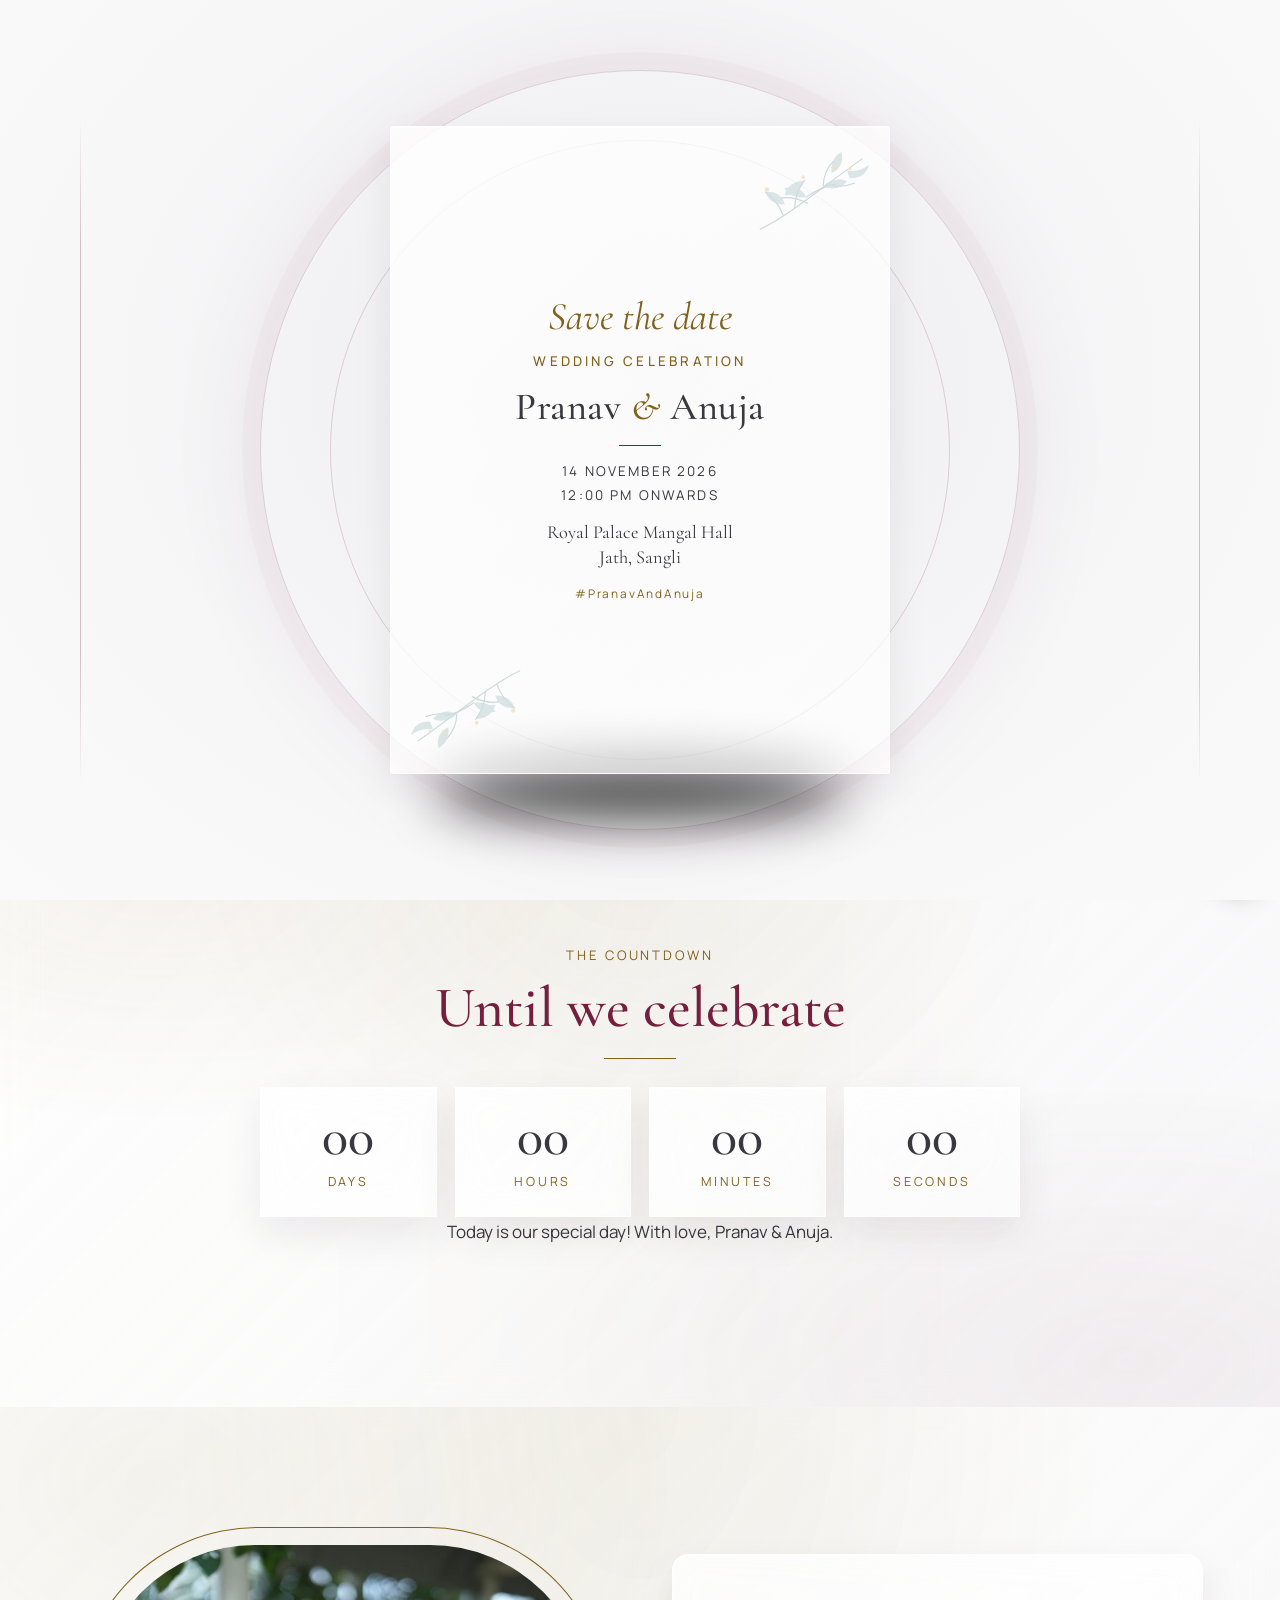
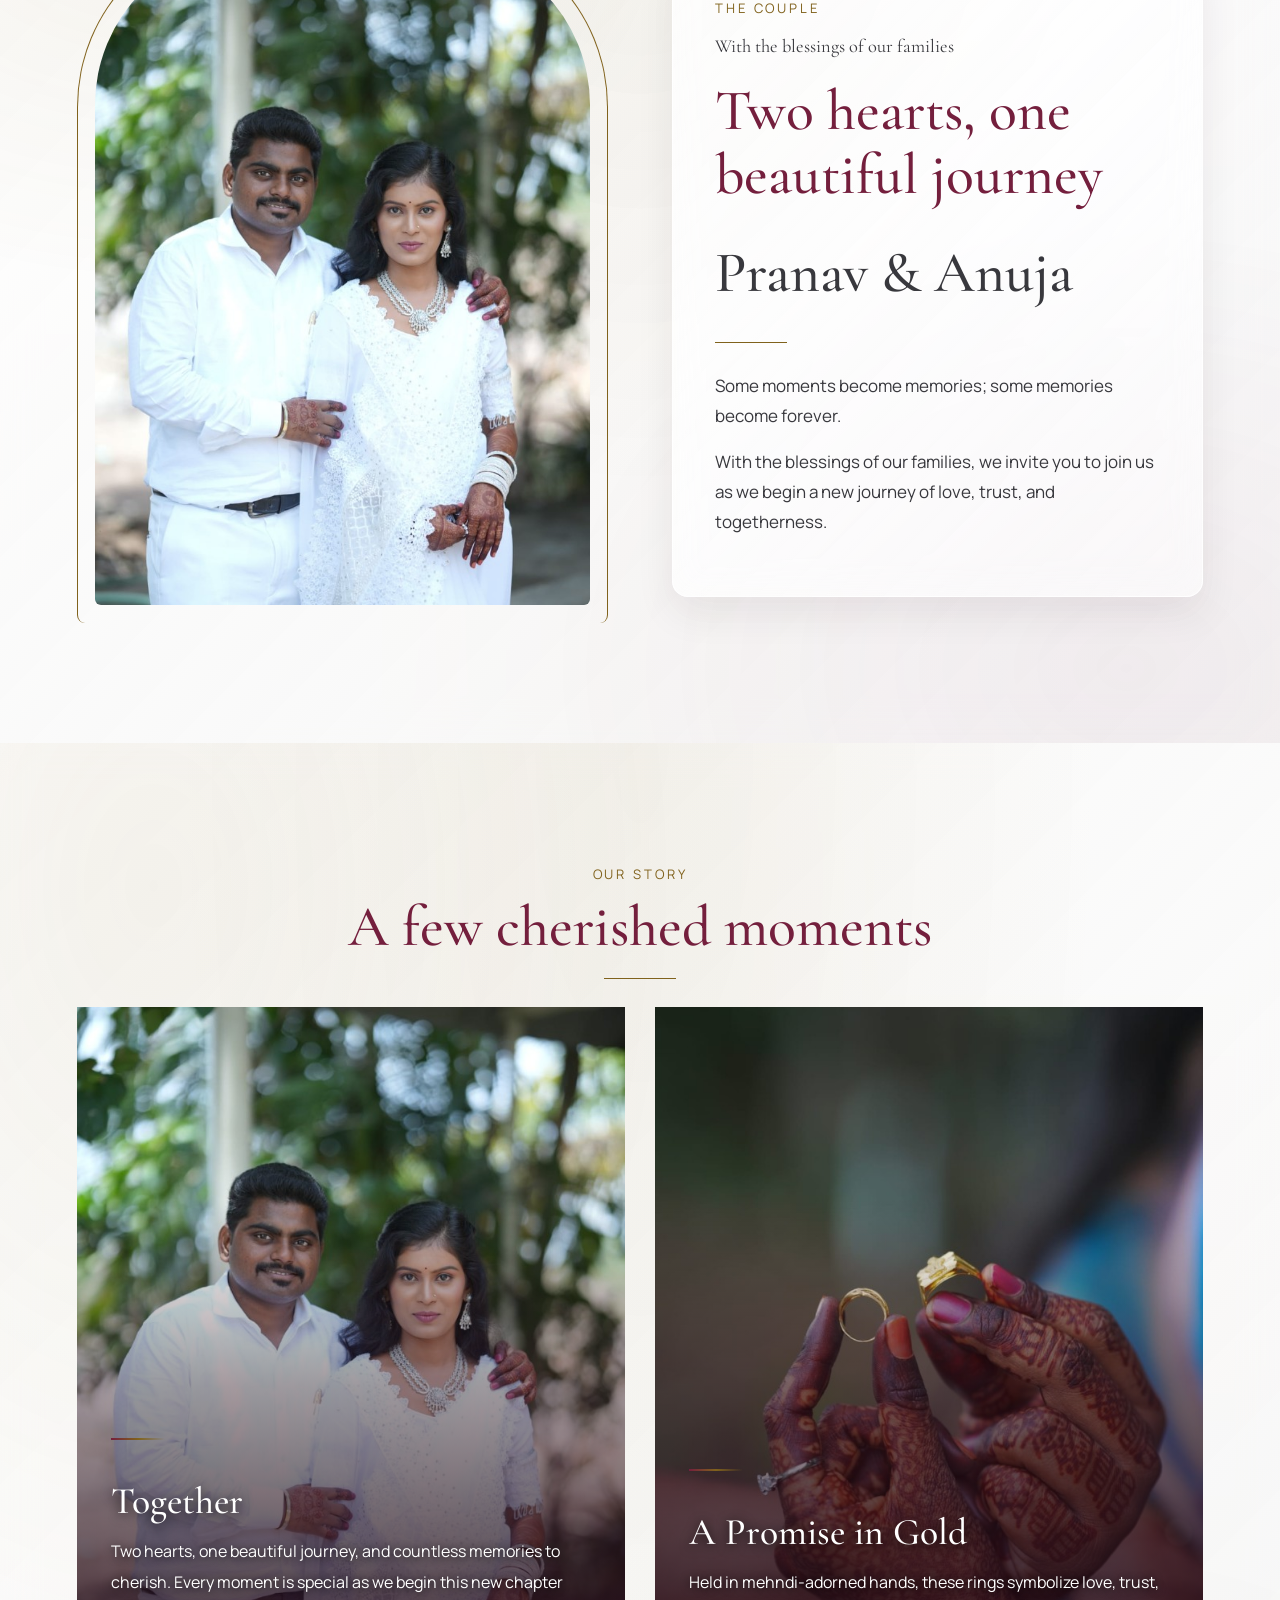
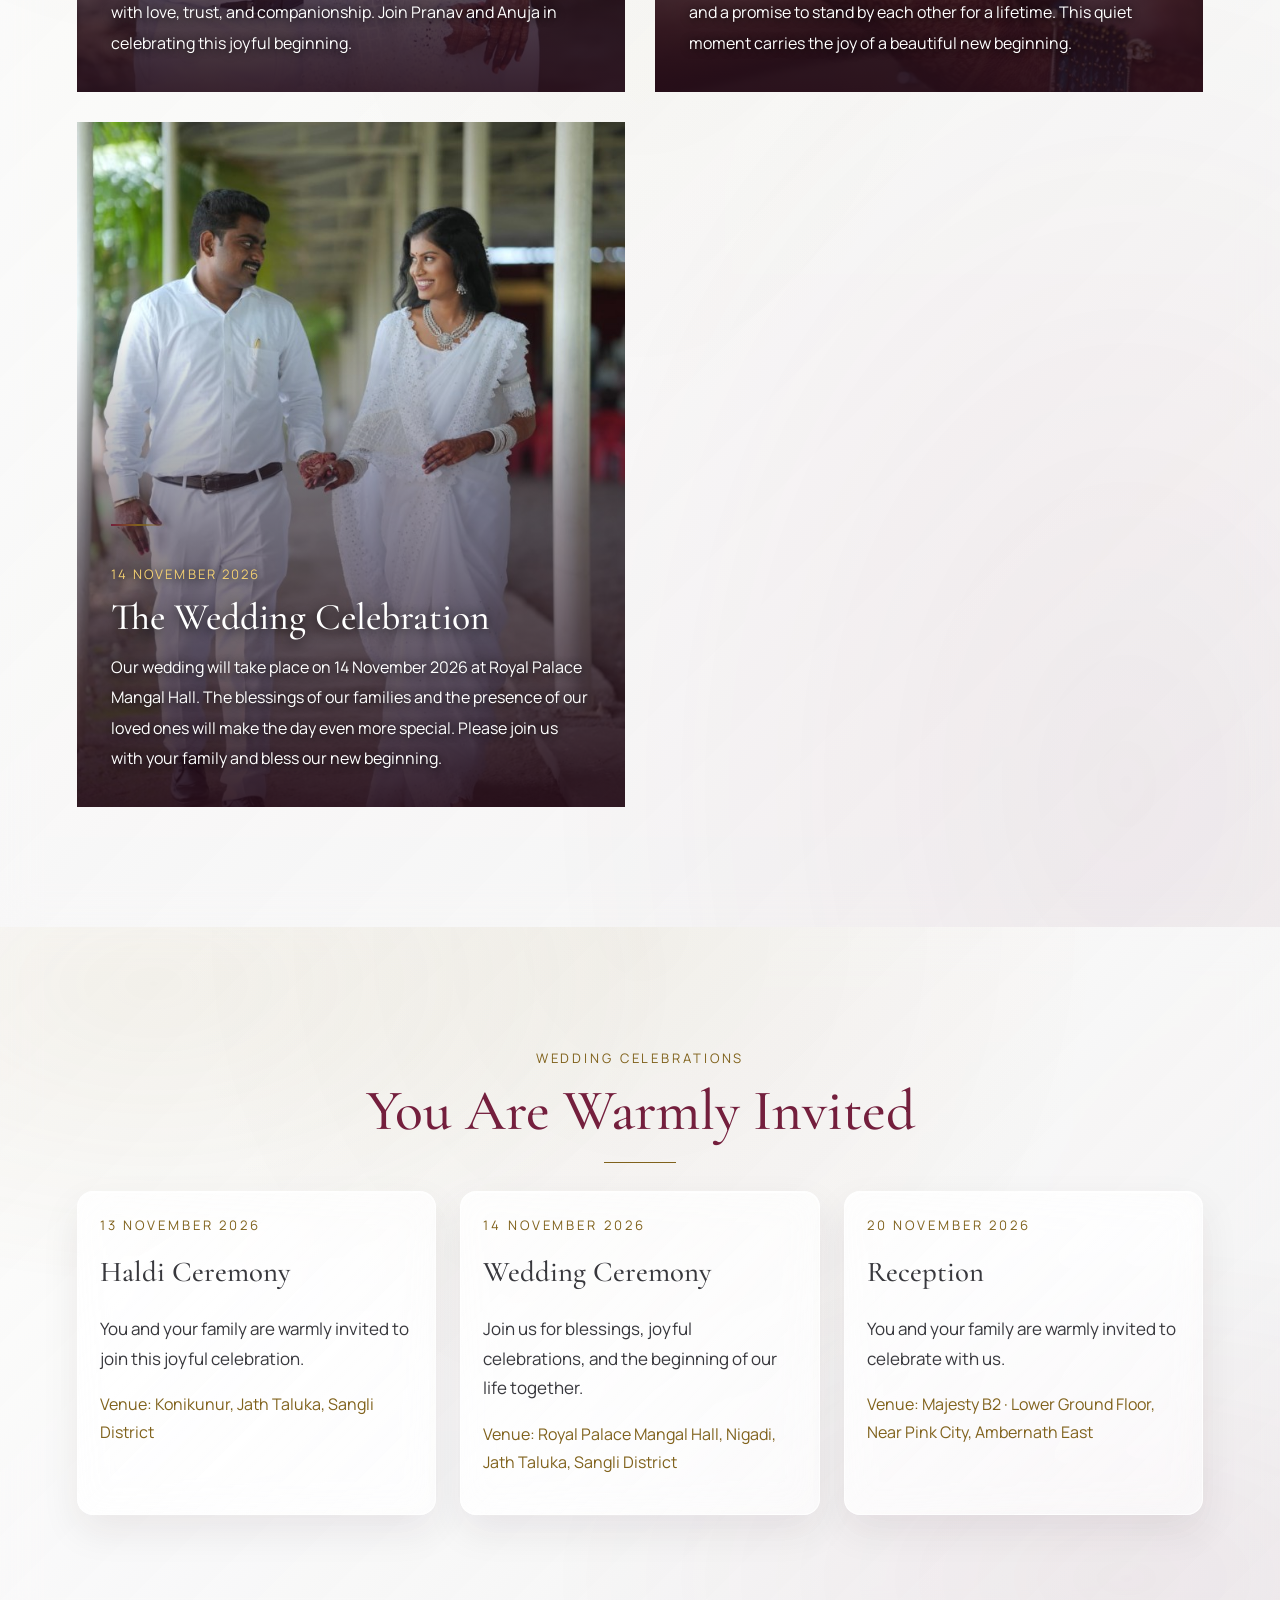
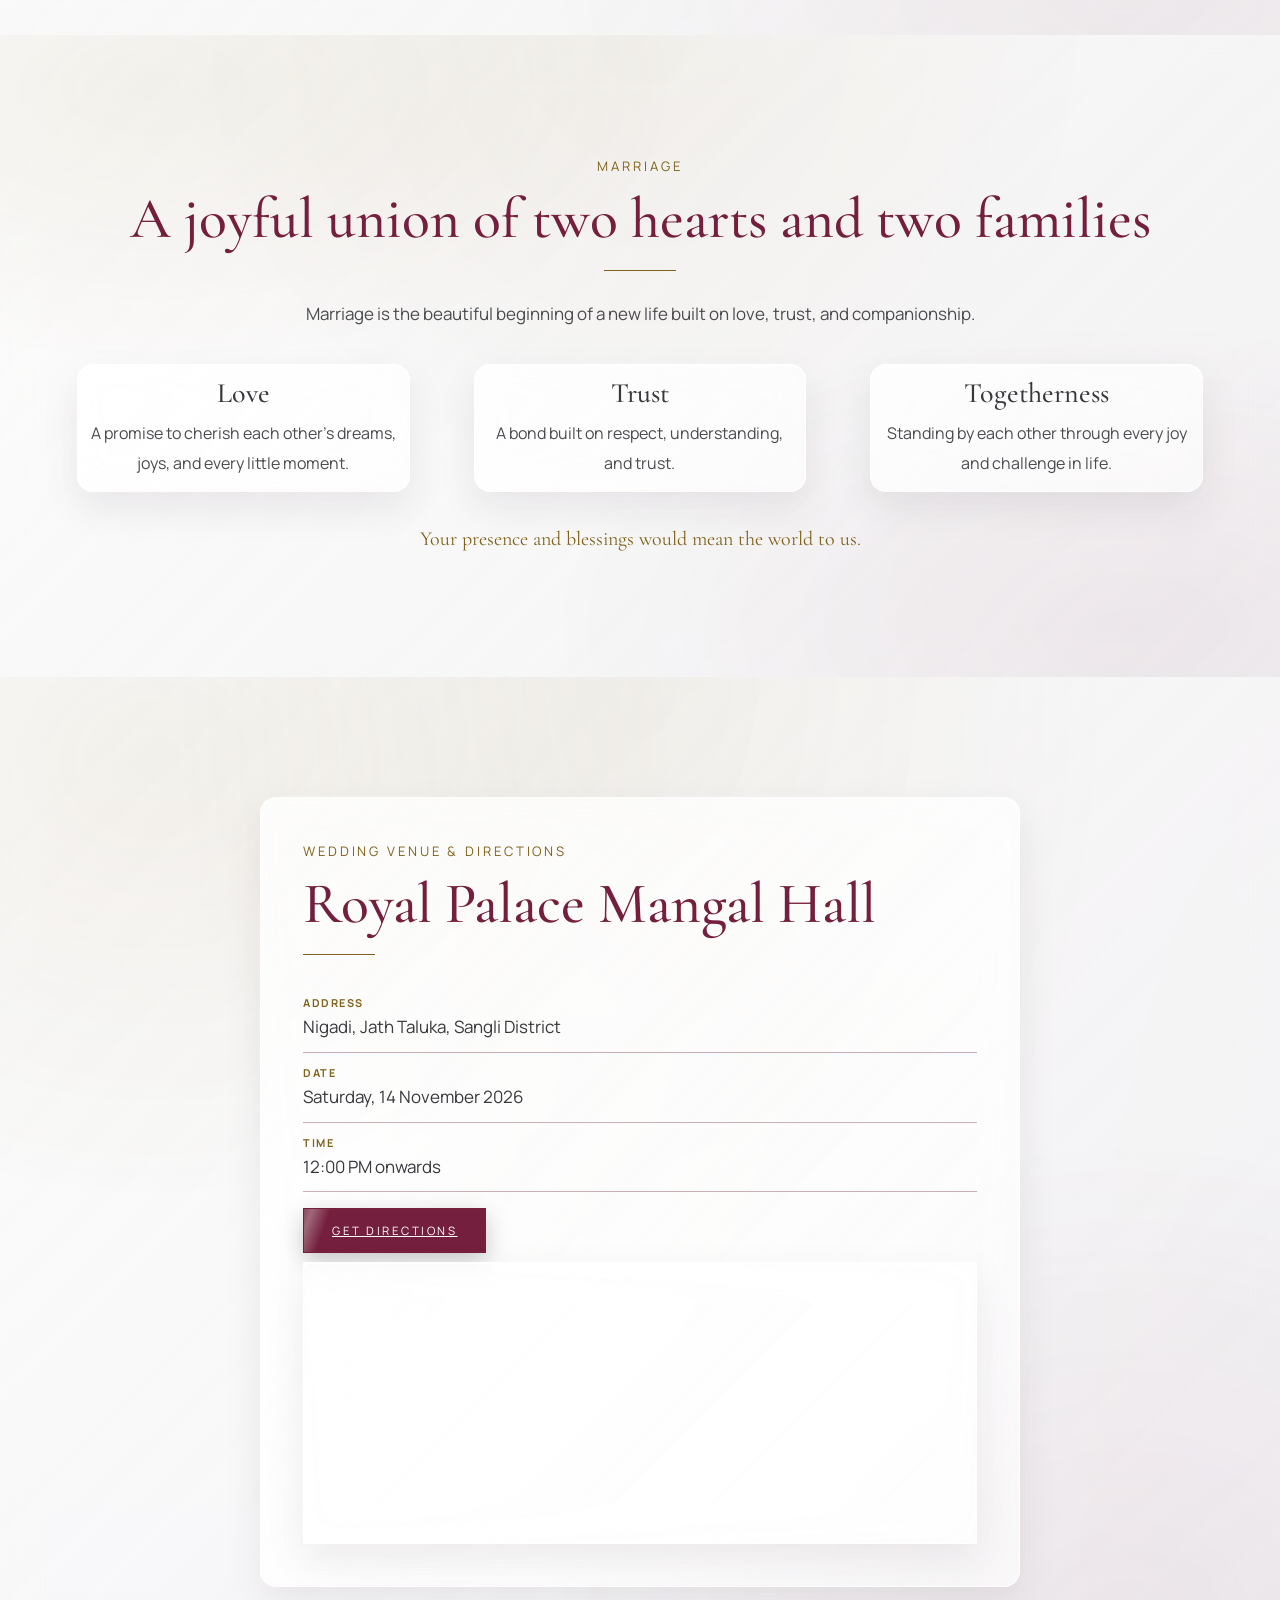
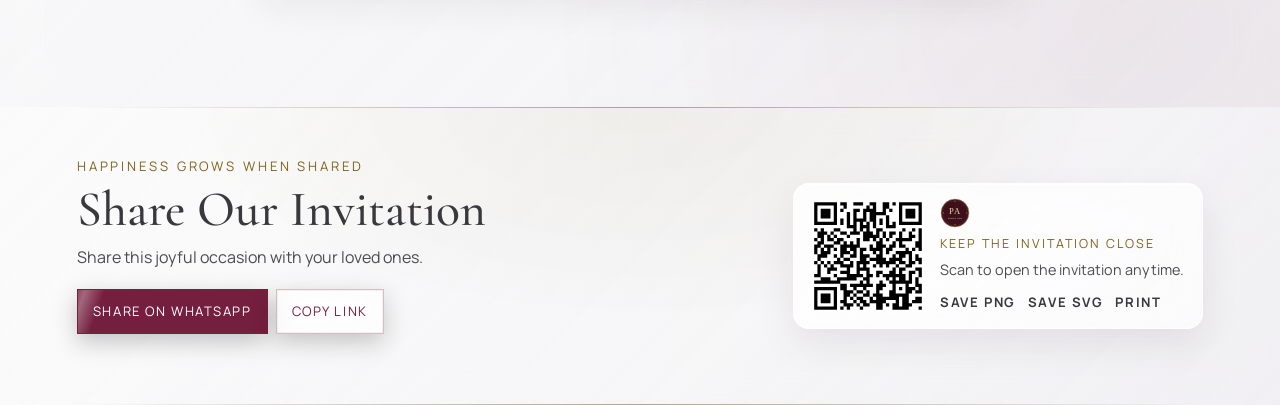
==== commit 085c4826: "change content animation and background color" ====
--- a/index.html
+++ b/index.html
@@ -1,17 +1,17 @@
 <!DOCTYPE html>
-<html lang="mr">
+<html lang="en">
   <head>
     <meta charset="UTF-8" />
     <meta name="viewport" content="width=device-width, initial-scale=1" />
-    <title>प्रणव आणि अनुजा — शाही विवाहाचे सस्नेह निमंत्रण</title>
+    <title>Pranav & Anuja — A Royal Wedding Invitation</title>
     <meta
       name="description"
-      content="प्रणव आणि अनुजा यांच्या विवाहसोहळ्यास आपण सहकुटुंब उपस्थित राहावे, ही सस्नेह विनंती. १४ नोव्हेंबर २०२६, रॉयल पॅलेस मंगल हॉल, निगडी, तालुका जत, जिल्हा सांगली."
+      content="You are warmly invited to celebrate the wedding of Pranav and Anuja on 14 November 2026 at Royal Palace Mangal Hall, Nigadi, Jath Taluka, Sangli District."
     />
-    <meta property="og:title" content="प्रणव आणि अनुजा — शाही विवाहाचे सस्नेह निमंत्रण" />
+    <meta property="og:title" content="Pranav & Anuja — A Royal Wedding Invitation" />
     <meta
       property="og:description"
-      content="१४ नोव्हेंबर २०२६ रोजी रॉयल पॅलेस मंगल हॉल, निगडी, तालुका जत, जिल्हा सांगली येथे होणाऱ्या विवाहसोहळ्यास जरूर या."
+      content="Join us on 14 November 2026 at Royal Palace Mangal Hall, Nigadi, Jath Taluka, Sangli District."
     />
     <meta property="og:image" content="images/couple-portrait.jpg" />
     <meta property="og:type" content="website" />
@@ -19,51 +19,51 @@
     <link rel="preconnect" href="https://fonts.googleapis.com" />
     <link rel="preconnect" href="https://fonts.gstatic.com" crossorigin />
     <link
-      href="https://fonts.googleapis.com/css2?family=Cormorant+Garamond:ital,wght@0,400;0,500;0,600;1,400&family=Manrope:wght@400;500;600&family=Noto+Serif+Devanagari:wght@400;500&display=swap"
+      href="https://fonts.googleapis.com/css2?family=Cormorant+Garamond:ital,wght@0,400;0,500;0,600;1,400&family=Manrope:wght@400;500;600&display=swap"
       rel="stylesheet"
     />
-    <link rel="stylesheet" href="css/styles.css?v=51" />
+    <link rel="stylesheet" href="css/styles.css?v=70" />
   </head>
   <body class="is-locked">
     <div class="grain" aria-hidden="true"></div>
 
-    <div class="gate" id="gate" role="dialog" aria-label="विवाहाचे निमंत्रण">
+    <div class="gate" id="gate" role="dialog" aria-label="Wedding invitation">
       <div class="gate__light" aria-hidden="true"></div>
       <div class="gate__side-rail gate__side-rail--left" aria-hidden="true"></div>
       <div class="gate__side-rail gate__side-rail--right" aria-hidden="true"></div>
       <div class="gate__inner">
-        <div class="intro-film" aria-label="विवाह निमंत्रणाची झलक">
+        <div class="intro-film" aria-label="A glimpse of the wedding invitation">
           <div class="intro-film__scene intro-film__scene--cover">
             <img class="intro-film__sprig intro-film__sprig--top" src="assets/botanical-sprig.svg" alt="" aria-hidden="true" />
             <img class="intro-film__sprig intro-film__sprig--bottom" src="assets/botanical-sprig.svg" alt="" aria-hidden="true" />
-            <p class="intro-film__eyebrow">शुभ विवाह</p>
-            <div class="intro-film__portrait-wrap"><img class="intro-film__portrait" src="images/couple-portrait.jpg" alt="प्रणव आणि अनुजा" /></div>
-            <h1 class="intro-film__names">प्रणव <span>&amp;</span> अनुजा</h1>
-            <p class="intro-film__script">विवाहबंधनात अडकत आहेत</p>
-            <span class="intro-film__date">१४ नोव्हेंबर २०२६</span>
+            <p class="intro-film__eyebrow">Wedding invitation</p>
+            <div class="intro-film__portrait-wrap"><img class="intro-film__portrait" src="images/couple-portrait.jpg" alt="Pranav & Anuja" /></div>
+            <h1 class="intro-film__names">Pranav <span>&amp;</span> Anuja</h1>
+            <p class="intro-film__script">Are getting married</p>
+            <span class="intro-film__date">14 November 2026</span>
           </div>
 
           <div class="intro-film__scene intro-film__scene--together">
             <img class="intro-film__sprig intro-film__sprig--top" src="assets/botanical-sprig.svg" alt="" aria-hidden="true" />
             <img class="intro-film__sprig intro-film__sprig--bottom" src="assets/botanical-sprig.svg" alt="" aria-hidden="true" />
-            <p class="intro-film__eyebrow">नव्या प्रवासाची सुरुवात</p>
+            <p class="intro-film__eyebrow">A new journey begins</p>
             <span class="intro-film__wash intro-film__wash--blue" aria-hidden="true"></span>
             <span class="intro-film__wash intro-film__wash--gold" aria-hidden="true"></span>
-            <h2 class="intro-film__script intro-film__script--large">एकत्र</h2>
-            <p class="intro-film__message">कुटुंबीयांच्या आशीर्वादाने,<br />आमच्या आनंदात सहभागी होण्यासाठी आपले मनःपूर्वक स्वागत आहे.</p>
-            <p class="intro-film__small">प्रेम, परंपरा आणि सहजीवनाचा सोहळा</p>
+            <h2 class="intro-film__script intro-film__script--large">Together</h2>
+            <p class="intro-film__message">With the blessings of our families,<br />we would be delighted to have you celebrate with us.</p>
+            <p class="intro-film__small">A celebration of love, tradition, and togetherness</p>
           </div>
 
           <div class="intro-film__scene intro-film__scene--details">
             <img class="intro-film__sprig intro-film__sprig--top" src="assets/botanical-sprig.svg" alt="" aria-hidden="true" />
             <img class="intro-film__sprig intro-film__sprig--bottom" src="assets/botanical-sprig.svg" alt="" aria-hidden="true" />
-            <p class="intro-film__script intro-film__script--save">तारीख लक्षात ठेवा</p>
-            <p class="intro-film__eyebrow">विवाहसोहळा</p>
-            <h2 class="intro-film__names intro-film__names--compact">प्रणव <span>&amp;</span> अनुजा</h2>
+            <p class="intro-film__script intro-film__script--save">Save the date</p>
+            <p class="intro-film__eyebrow">Wedding celebration</p>
+            <h2 class="intro-film__names intro-film__names--compact">Pranav <span>&amp;</span> Anuja</h2>
             <div class="intro-film__rule"></div>
-            <p class="intro-film__details">१४ नोव्हेंबर २०२६<br />दुपारी १२ वाजल्यापासून</p>
-            <p class="intro-film__venue">रॉयल पॅलेस मंगल हॉल<br />जत, सांगली</p>
-            <p class="intro-film__hashtag">#प्रणवआणिअनुजा</p>
+            <p class="intro-film__details">14 November 2026<br />12:00 PM onwards</p>
+            <p class="intro-film__venue">Royal Palace Mangal Hall<br />Jath, Sangli</p>
+            <p class="intro-film__hashtag">#PranavAndAnuja</p>
           </div>
         </div>
 
@@ -73,74 +73,77 @@
     <header class="site-header">
       <a class="brand" href="#top">
         <img src="assets/monogram.svg" alt="" />
-        प्रणव आणि अनुजा
+        Pranav & Anuja
       </a>
-      <button class="nav-toggle" id="nav-toggle" type="button" aria-label="मेनू उघडा" aria-expanded="false" aria-controls="site-nav">
+      <button class="nav-toggle" id="nav-toggle" type="button" aria-label="Open menu" aria-expanded="false" aria-controls="site-nav">
         <span class="nav-toggle__icon" aria-hidden="true"></span>
-        <span class="visually-hidden">मेनू</span>
+        <span class="visually-hidden">Menu</span>
       </button>
       <nav class="nav" id="site-nav">
-        <a href="#couple">वधू-वर</a>
-        <a href="#story">आमचा प्रवास</a>
-        <a href="#events">कार्यक्रम</a>
-        <a href="#marriage">विवाहबंधन</a>
-        <a href="#venue">स्थळ</a>
-        <a href="#share">निमंत्रण</a>
+        <a href="#couple">The couple</a>
+        <a href="#story">Our story</a>
+        <a href="#events">Events</a>
+        <a href="#marriage">Marriage</a>
+        <a href="#venue">Venue</a>
+        <a href="#share">Invitation</a>
       </nav>
     </header>
 
     <main id="main">
       <section class="hero" id="top">
         <div class="hero__media" data-parallax>
-          <img src="images/couple-walk.jpg" alt="प्रणव आणि अनुजा एकत्र चालताना" />
+          <img src="images/couple-walk.jpg" alt="Pranav and Anuja walking together" />
         </div>
         <div class="hero__veil"></div>
         <div class="hero__florals" aria-hidden="true">
         </div>
         <div class="hero__frame reveal">
           <div class="ornament-corners"></div>
-          <p class="section-kicker">आपणांस सस्नेह निमंत्रण</p>
-          <p class="deva" id="hero-blessing">शुभ विवाह</p>
+          <p class="section-kicker">You Are Cordially Invited</p>
+          <p class="deva" id="hero-blessing">With the blessings of our families</p>
           <h1>
-            <span>शुभविवाह</span>
-            प्रणव <span class="amp">&amp;</span> अनुजा
+            <span>The wedding of</span>
+            Pranav
+            <svg class="hero__heart" viewBox="0 0 24 24" aria-hidden="true" focusable="false">
+              <path d="M12 21s-8.2-5.1-10.3-10C-.1 5.5 5.9 1.7 10 5.2L12 7l2-1.8c4.1-3.5 10.1.3 8.3 5.8C20.2 15.9 12 21 12 21Z" />
+            </svg>
+            Anuja
           </h1>
-          <p class="hero__meta" id="hero-headline">प्रेमाचा मंगलमय सोहळा</p>
+          <p class="hero__meta" id="hero-headline">A royal celebration of love</p>
           <div class="gold-rule"></div>
-          <p class="hero__meta" id="hero-date">१४ नोव्हेंबर २०२६</p>
-          <p class="hero__meta" id="hero-venue">रॉयल पॅलेस मंगल हॉल · जत, सांगली</p>
+          <p class="hero__meta" id="hero-date">14 November 2026</p>
         </div>
       </section>
 
       <section class="section section--maroon jaali center" id="countdown">
         <div class="wrap">
-          <p class="section-kicker">उलटगणती</p>
-          <h2>आनंदसोहळ्याची प्रतीक्षा</h2>
+          <p class="section-kicker">The countdown</p>
+          <h2>Until we celebrate</h2>
           <div class="gold-rule"></div>
           <div class="countdown" id="countdown-grid" aria-live="polite">
-            <div class="count in-view"><b id="d">००</b><span>दिवस</span></div>
-            <div class="count in-view"><b id="h">००</b><span>तास</span></div>
-            <div class="count in-view"><b id="m">००</b><span>मिनिटे</span></div>
-            <div class="count in-view"><b id="s">००</b><span>सेकंद</span></div>
-          </div>
-          <p class="lead" id="countdown-message" hidden>मंगलक्षणाची आतुरतेने वाट पाहत आहोत.</p>
+            <div class="count in-view"><b id="d">00</b><span>Days</span></div>
+            <div class="count in-view"><b id="h">00</b><span>Hours</span></div>
+            <div class="count in-view"><b id="m">00</b><span>Minutes</span></div>
+            <div class="count in-view"><b id="s">00</b><span>Seconds</span></div>
+          </div>
+          <p class="lead" id="countdown-message" hidden>We are eagerly waiting for this special day.</p>
         </div>
       </section>
 
       <section class="section section--ivory" id="couple">
         <div class="wrap couple">
           <div class="arch in-view">
-            <img src="images/couple-portrait.jpg" alt="प्रणव आणि अनुजा यांचे छायाचित्र" width="800" height="1200" />
+            <img src="images/couple-portrait.jpg" alt="Portrait of Pranav and Anuja" width="800" height="1200" />
           </div>
           <div class="couple-copy in-view">
-            <p class="section-kicker">वधू-वर</p>
-            <p class="deva" id="couple-blessing">शुभ विवाह</p>
-            <h2 id="couple-tagline">दोन मने, एक सुंदर सहप्रवास</h2>
-            <h3 id="couple-names">प्रणव आणि अनुजा</h3>
+            <p class="section-kicker">The couple</p>
+            <p class="deva" id="couple-blessing">With the blessings of our families</p>
+            <h2 id="couple-tagline">Two hearts, one beautiful journey</h2>
+            <h3 id="couple-names">Pranav & Anuja</h3>
             <div class="gold-rule" style="margin-left: 0"></div>
-            <p id="couple-quote">काही क्षण आठवणी बनतात, तर काही आठवणी आयुष्यभराची साथ देतात.</p>
+            <p id="couple-quote">Some moments become memories; some memories become forever.</p>
             <p id="couple-intro">
-              कुटुंबीयांच्या आशीर्वादाने आमच्या विवाहसोहळ्यास उपस्थित राहून प्रेम, विश्वास आणि सहजीवनाच्या नव्या प्रवासाचा आनंद साजरा करण्यासाठी आपणांस सस्नेह आमंत्रित करीत आहोत.
+              With the blessings of our families, we invite you to join us as we begin a new journey of love, trust, and togetherness.
             </p>
           </div>
         </div>
@@ -149,8 +152,8 @@
       <section class="section section--paper" id="story">
         <div class="wrap">
           <div class="center">
-            <p class="section-kicker">आमचा प्रवास</p>
-            <h2>आठवणींचे काही क्षण</h2>
+            <p class="section-kicker">Our story</p>
+            <h2>A few cherished moments</h2>
             <div class="gold-rule"></div>
           </div>
           <div class="timeline" id="story-list"></div>
@@ -160,8 +163,8 @@
       <section class="section section--ivory" id="events">
         <div class="wrap">
           <div class="center">
-            <p class="section-kicker">मंगल सोहळे</p>
-            <h2>आपणांस सस्नेह आमंत्रण</h2>
+            <p class="section-kicker">Wedding celebrations</p>
+            <h2>You Are Warmly Invited</h2>
             <div class="gold-rule"></div>
           </div>
           <div class="events" id="event-list"></div>
@@ -171,50 +174,50 @@
       <section class="section section--marriage" id="marriage">
         <div class="wrap">
           <div class="center marriage-intro">
-            <p class="section-kicker">विवाहबंधन</p>
-            <h2>दोन मनांचा, दोन कुटुंबांचा मंगलमय संगम</h2>
+            <p class="section-kicker">Marriage</p>
+            <h2>A joyful union of two hearts and two families</h2>
             <div class="gold-rule"></div>
-            <p class="lead">विवाह म्हणजे प्रेम, विश्वास आणि परस्परांच्या साथीने घडणाऱ्या नव्या आयुष्याची सुंदर सुरुवात.</p>
+            <p class="lead">Marriage is the beautiful beginning of a new life built on love, trust, and companionship.</p>
           </div>
           <div class="marriage-values">
             <article class="marriage-value">
-              <h3>प्रेम</h3>
-              <p>एकमेकांचे स्वप्न, आनंद आणि प्रत्येक छोटा क्षण जपण्याचे वचन.</p>
+              <h3>Love</h3>
+              <p>A promise to cherish each other’s dreams, joys, and every little moment.</p>
             </article>
             <article class="marriage-value">
-              <h3>विश्वास</h3>
-              <p>आदर, समजूतदारपणा आणि विश्वासाच्या पायावर उभे राहणारे नाते.</p>
+              <h3>Trust</h3>
+              <p>A bond built on respect, understanding, and trust.</p>
             </article>
             <article class="marriage-value">
-              <h3>सहजीवन</h3>
-              <p>सुख-दुःखात सोबत राहून आयुष्याचा प्रत्येक टप्पा एकत्र पार करण्याची साथ.</p>
+              <h3>Togetherness</h3>
+              <p>Standing by each other through every joy and challenge in life.</p>
             </article>
           </div>
-          <p class="marriage-blessing">या मंगलप्रसंगी आपली उपस्थिती आणि आशीर्वाद आमच्यासाठी अनमोल आहेत.</p>
+          <p class="marriage-blessing">Your presence and blessings would mean the world to us.</p>
         </div>
       </section>
 
       <section class="section section--ivory" id="venue">
         <div class="wrap venue-grid venue-grid--details">
           <div class="in-view">
-            <p class="section-kicker">विवाहस्थळ व मार्ग</p>
-            <h2 id="venue-name">रॉयल पॅलेस मंगल हॉल</h2>
+            <p class="section-kicker">Wedding Venue &amp; Directions</p>
+            <h2 id="venue-name">Royal Palace Mangal Hall</h2>
             <div class="gold-rule" style="margin-left: 0"></div>
             <ul class="detail-list">
               <li>
-                <strong>पत्ता</strong>
-                <span id="venue-address">निगडी, तालुका जत, जिल्हा सांगली</span>
+                <strong>Address</strong>
+                <span id="venue-address">Nigadi, Jath Taluka, Sangli District</span>
               </li>
               <li>
-                <strong>दिनांक</strong>
-                <span id="venue-date">शनिवार, १४ नोव्हेंबर २०२६</span>
+                <strong>Date</strong>
+                <span id="venue-date">Saturday, 14 November 2026</span>
               </li>
               <li>
-                <strong>वेळ</strong>
-                <span id="venue-time">दुपारी १२ वाजल्यापासून</span>
+                <strong>Time</strong>
+                <span id="venue-time">12:00 PM onwards</span>
               </li>
             </ul>
-            <a class="btn btn--dark" id="maps-link" href="#" target="_blank" rel="noopener">मार्ग पहा</a>
+            <a class="btn btn--dark" id="maps-link" href="#" target="_blank" rel="noopener">Get directions</a>
             <div class="map-frame" id="map-embed"></div>
           </div>
         </div>
@@ -223,26 +226,26 @@
       <section class="share-footer" id="share">
         <div class="wrap share-footer__inner">
           <div class="share-footer__message">
-            <p class="section-kicker">आनंद वाटल्याने अधिक वाढतो</p>
-            <h2>आमचे निमंत्रण पुढे पाठवा</h2>
-            <p class="share-footer__lead">आपल्या प्रियजनांसोबत हा आनंद शेअर करा.</p>
+            <p class="section-kicker">Happiness grows when shared</p>
+            <h2>Share Our Invitation</h2>
+            <p class="share-footer__lead">Share this joyful occasion with your loved ones.</p>
             <div class="share-row share-footer__actions">
-              <button class="btn share-footer__primary" id="whatsapp-share" type="button">व्हॉट्सॲपवर पाठवा</button>
-              <button class="btn share-footer__secondary" id="copy-link" type="button">लिंक कॉपी करा</button>
-              <button class="btn share-footer__secondary" id="native-share" type="button">अधिक पर्याय</button>
+              <button class="btn share-footer__primary" id="whatsapp-share" type="button">Share on WhatsApp</button>
+              <button class="btn share-footer__secondary" id="copy-link" type="button">Copy link</button>
+              <button class="btn share-footer__secondary" id="native-share" type="button">More options</button>
             </div>
             <p class="form-status share-footer__status" id="share-status" role="status"></p>
           </div>
           <div class="share-footer__qr-card">
             <div class="share-footer__qr" id="qr-target"></div>
             <div class="share-footer__qr-details">
-              <img src="assets/monogram.svg" alt="प्रणव आणि अनुजा यांचे आद्याक्षर चिन्ह" width="38" height="38" />
-              <p class="section-kicker">निमंत्रण नेहमी जवळ ठेवा</p>
-              <p>कधीही उघडण्यासाठी स्कॅन करा.</p>
+              <img src="assets/monogram.svg" alt="Pranav and Anuja monogram" width="38" height="38" />
+              <p class="section-kicker">Keep the Invitation Close</p>
+              <p>Scan to open the invitation anytime.</p>
               <div class="share-footer__tools">
-                <button class="share-footer__tool" id="download-qr-png" type="button">PNG जतन करा</button>
-                <button class="share-footer__tool" id="download-qr-svg" type="button">SVG जतन करा</button>
-                <button class="share-footer__tool" id="print-card" type="button">प्रिंट</button>
+                <button class="share-footer__tool" id="download-qr-png" type="button">Save PNG</button>
+                <button class="share-footer__tool" id="download-qr-svg" type="button">Save SVG</button>
+                <button class="share-footer__tool" id="print-card" type="button">Print</button>
               </div>
             </div>
           </div>
@@ -251,7 +254,7 @@
     </main>
 
     <div class="music">
-      <button class="icon-btn" id="music-toggle" type="button" aria-pressed="true" aria-label="संगीत थांबवा">
+      <button class="icon-btn" id="music-toggle" type="button" aria-pressed="true" aria-label="Pause music">
         Ⅱ
       </button>
     </div>
@@ -268,8 +271,8 @@
     </style>
 
     <script src="js/qrcode.min.js"></script>
-    <script src="js/config.js?v=8"></script>
+    <script src="js/config.js?v=11"></script>
     <script src="js/storage.js"></script>
-    <script src="js/app.js?v=23"></script>
+    <script src="js/app.js?v=26"></script>
   </body>
 </html>
--- a/css/styles.css
+++ b/css/styles.css
@@ -1,18 +1,18 @@
 :root {
-  --burgundy: #090807;
-  --maroon: #0b0a08;
-  --gold: #c6a15b;
-  --champagne: #e7d5a4;
-  --ivory: #0b0a08;
-  --sage: #c6a15b;
-  --charcoal: #0c0b09;
-  --ink: #e7d5a4;
-  --paper: #11100d;
+  --burgundy: #741f3d;
+  --maroon: #741f3d;
+  --gold: #80621c;
+  --champagne: #38383d;
+  --ivory: #ffffff;
+  --sage: #741f3d;
+  --charcoal: #4b4b50;
+  --ink: #38383d;
+  --paper: #f1f1f3;
   --shadow: 0 24px 60px rgba(0, 0, 0, 0.48);
-  --frame: linear-gradient(135deg, #e7d5a4, #c6a15b 40%, #8c6b32 70%, #e7d5a4);
-  --serif: "Cormorant Garamond", "Noto Serif Devanagari", "Times New Roman", serif;
-  --sans: "Manrope", "Noto Serif Devanagari", system-ui, sans-serif;
-  --deva: "Noto Serif Devanagari", serif;
+  --frame: linear-gradient(135deg, #80621c, #b08a32 40%, #741f3d 70%, #80621c);
+  --serif: "Cormorant Garamond", "Times New Roman", serif;
+  --sans: "Manrope", system-ui, sans-serif;
+  --deva: "Cormorant Garamond", Georgia, serif;
   --max: 1180px;
   --nav-h: 76px;
 }
@@ -30,7 +30,7 @@
 body {
   margin: 0;
   color: var(--ink);
-  background: radial-gradient(ellipse at 50% -15%, rgba(198,161,91,.12), transparent 42%), linear-gradient(180deg, #070605 0%, #0d0b08 48%, #080706 100%);
+  background: radial-gradient(ellipse at 50% -15%, rgba(128,98,28,.10), transparent 42%), radial-gradient(ellipse at 100% 100%, rgba(116,31,61,.045), transparent 36%), linear-gradient(180deg, #ffffff 0%, #f7f6f2 48%, #f1f1f3 100%);
   font-family: var(--sans);
   line-height: 1.7;
   overflow-x: hidden;
@@ -81,29 +81,29 @@
   isolation: isolate;
   overflow: hidden;
   appearance: none;
-  border: 1px solid #c6a15b;
-  background-color: #090807;
-  background-image: linear-gradient(110deg, transparent 45%, rgba(255,244,208,.32) 50%, transparent 55%);
+  border: 1px solid #741f3d;
+  background-color: #ffffff;
+  background-image: linear-gradient(110deg, transparent 45%, rgba(255,255,255,.32) 50%, transparent 55%);
   background-repeat: no-repeat;
   background-size: 200% 100%;
   background-position: 100% 0;
-  color: #e7d5a4;
+  color: #80621c;
   letter-spacing: 0.22em;
   text-transform: uppercase;
   font-size: 0.72rem;
   padding: 14px 28px;
   cursor: pointer;
-  box-shadow: 0 8px 24px rgba(0,0,0,.22), inset 0 0 0 1px rgba(231,213,164,.08);
+  box-shadow: 0 8px 24px rgba(0,0,0,.22), inset 0 0 0 1px rgba(128,98,28,.08);
   transition: background-color .35s, background-position .7s cubic-bezier(.2,.7,.2,1), color .35s, transform .35s, box-shadow .35s;
 }
 
 .btn:hover,
 .btn:focus-visible {
-  background-color: #14110b;
+  background-color: #e9e9ec;
   background-position: 0 0;
-  color: #f4dfaa;
+  color: #58152f;
   transform: translateY(-3px);
-  box-shadow: 0 12px 32px rgba(0,0,0,.32), 0 0 18px rgba(198,161,91,.2), inset 0 0 0 1px rgba(231,213,164,.16);
+  box-shadow: 0 12px 32px rgba(0,0,0,.32), 0 0 18px rgba(116,31,61,.2), inset 0 0 0 1px rgba(128,98,28,.16);
 }
 
 .btn--solid {
@@ -129,7 +129,7 @@
   z-index: 50;
   display: grid;
   place-items: center;
-  background: radial-gradient(ellipse at center, #17130c 0%, #080706 72%);
+  background: radial-gradient(ellipse at center, #e4e4e8 0%, #f0f0f2 72%);
   color: var(--champagne);
   text-align: center;
   padding: 24px;
@@ -142,7 +142,7 @@
   content: "";
   position: absolute;
   z-index: -1;
-  border: 1px solid rgba(231, 213, 164, 0.12);
+  border: 1px solid rgba(128, 98, 28, 0.12);
   border-radius: 50%;
   pointer-events: none;
 }
@@ -150,7 +150,7 @@
 .gate::before {
   width: min(88vw, 760px);
   aspect-ratio: 1;
-  box-shadow: 0 0 0 18px rgba(231, 213, 164, 0.025), 0 0 100px rgba(198, 161, 91, 0.12);
+  box-shadow: 0 0 0 18px rgba(128, 98, 28, 0.025), 0 0 100px rgba(116, 31, 61, 0.12);
   animation: gateHalo 8s ease-in-out infinite alternate;
 }
 
@@ -173,7 +173,7 @@
   border-radius: 50%;
   opacity: 0;
   transform: translate(-50%, -50%) scale(0.25);
-  background: radial-gradient(circle, rgba(239, 217, 164, 0.28), rgba(198, 161, 91, 0.12) 35%, transparent 72%);
+  background: radial-gradient(circle, rgba(116,31,61, 0.28), rgba(116, 31, 61, 0.12) 35%, transparent 72%);
   pointer-events: none;
 }
 
@@ -187,7 +187,7 @@
   top: 13%;
   bottom: 13%;
   width: 1px;
-  background: linear-gradient(transparent, rgba(231, 213, 164, 0.42) 20%, rgba(231, 213, 164, 0.42) 80%, transparent);
+  background: linear-gradient(transparent, rgba(128, 98, 28, 0.42) 20%, rgba(128, 98, 28, 0.42) 80%, transparent);
   opacity: 0.65;
   animation: railArrive 1.2s 0.25s ease both;
 }
@@ -206,22 +206,22 @@
 /* Three scene watercolor invitation film */
 .gate {
   background:
-    radial-gradient(ellipse at 50% 42%, #19150d, #0b0a08 60%, #070605 100%);
+    radial-gradient(ellipse at 50% 42%, #ececef, #f7f7f8 60%, #fafafa 100%);
   color: var(--champagne);
 }
 
 .gate::before,
 .gate::after {
-  border-color: rgba(165, 145, 105, .18);
+  border-color: rgba(116,31,61,.18);
 }
 
 .gate::before {
-  box-shadow: 0 0 0 18px rgba(198,161,91,.025), 0 0 100px rgba(198,161,91,.08);
-}
-
-.gate__light { background: radial-gradient(circle, rgba(231,213,164,.5), rgba(198,161,91,.16) 45%, transparent 72%); }
+  box-shadow: 0 0 0 18px rgba(116,31,61,.025), 0 0 100px rgba(116,31,61,.08);
+}
+
+.gate__light { background: radial-gradient(circle, rgba(128,98,28,.5), rgba(116,31,61,.16) 45%, transparent 72%); }
 .gate__side-rail {
-  background: linear-gradient(transparent, rgba(167,139,89,.42) 20%, rgba(167,139,89,.42) 80%, transparent);
+  background: linear-gradient(transparent, rgba(116,31,61,.42) 20%, rgba(116,31,61,.42) 80%, transparent);
 }
 .gate__inner {
   --intro-card-height: min(72vh, 660px);
@@ -258,10 +258,10 @@
   border: 0;
   border-radius: 3px;
   background:
-    radial-gradient(ellipse at 12% 12%, rgba(198,161,91,.13), transparent 35%),
+    radial-gradient(ellipse at 12% 12%, rgba(116,31,61,.13), transparent 35%),
     radial-gradient(ellipse at 90% 88%, rgba(229,203,139,.1), transparent 38%),
-    #100e0a;
-  box-shadow: inset 0 1px 0 rgba(231,213,164,.12);
+    #f5f5f6;
+  box-shadow: inset 0 1px 0 rgba(128,98,28,.12);
   transform-style: preserve-3d;
   animation: introCardFloat 7s ease-in-out infinite;
 }
@@ -313,8 +313,8 @@
   margin: 2px auto 16px;
   padding: 6px;
   border-radius: 50% 50% 46% 46%;
-  background: rgba(12,11,9,.92);
-  box-shadow: 0 10px 30px rgba(70,52,31,.13);
+  background: rgba(255,255,255,.92);
+  box-shadow: none;
   animation: portraitFloat 5s ease-in-out infinite;
 }
 .intro-film__portrait { display: block; width: 100%; height: 100%; object-fit: cover; border-radius: inherit; }
@@ -337,16 +337,16 @@
   line-height: 1.8;
   text-transform: uppercase;
 }
-.intro-film__scene--together { background: radial-gradient(ellipse at 50% 48%, rgba(198,161,91,.12), transparent 65%); }
+.intro-film__scene--together { background: radial-gradient(ellipse at 50% 48%, rgba(116,31,61,.12), transparent 65%); }
 .intro-film__wash { position: absolute; z-index: -1; width: 210px; height: 130px; border-radius: 50%; filter: blur(28px); opacity: .3; }
-.intro-film__wash--blue { top: 27%; left: -25%; background: #8a6a32; transform: rotate(-24deg); }
-.intro-film__wash--gold { right: -24%; bottom: 17%; background: #ead9ac; transform: rotate(24deg); }
+.intro-film__wash--blue { top: 27%; left: -25%; background: #741f3d; transform: rotate(-24deg); }
+.intro-film__wash--gold { right: -24%; bottom: 17%; background: #741f3d; transform: rotate(24deg); }
 .intro-film__script--large { margin: 0 0 20px; font-size: clamp(3rem, 13vw, 4.4rem); }
 .intro-film__message { margin: 0; color: var(--champagne); font: 1.12rem/1.55 var(--serif); }
 .intro-film__small { margin: 25px 0 0; color: var(--gold); font-size: .55rem; letter-spacing: .19em; text-transform: uppercase; }
 .intro-film__script--save { margin: 0 0 11px; font-size: 2.45rem; }
 .intro-film__names--compact { font-size: 2.4rem; }
-.intro-film__rule { width: 42px; height: 1px; margin: 18px 0 13px; background: #b99c64; }
+.intro-film__rule { width: 42px; height: 1px; margin: 18px 0 13px; background: #741f3d; }
 .intro-film__details { margin: 0 0 13px; }
 .intro-film__venue { margin: 0; color: var(--champagne); font: 1.15rem/1.35 var(--serif); }
 .intro-film__hashtag { margin: 14px 0 0; color: var(--gold); font-size: .62rem; letter-spacing: .15em; }
@@ -424,7 +424,7 @@
 }
 
 .envelope__body {
-  background: linear-gradient(180deg, #14110b, #080706);
+  background: linear-gradient(180deg, #e9e9ec, #f0f0f2);
   border: 1px solid var(--gold);
   box-shadow: 0 20px 50px rgba(0, 0, 0, 0.35);
   clip-path: polygon(0 0, 100% 0, 100% 100%, 0 100%);
@@ -432,7 +432,7 @@
 }
 
 .envelope.is-open .envelope__body {
-  box-shadow: 0 30px 70px rgba(0, 0, 0, 0.45), 0 0 36px rgba(231, 213, 164, 0.16);
+  box-shadow: 0 30px 70px rgba(0, 0, 0, 0.45), 0 0 36px rgba(128, 98, 28, 0.16);
   transform: translateY(12px) scale(1.015);
 }
 
@@ -440,12 +440,12 @@
   content: "";
   position: absolute;
   inset: 10px;
-  border: 1px solid rgba(198, 161, 91, 0.35);
+  border: 1px solid rgba(116, 31, 61, 0.35);
 }
 
 .envelope__flap {
   height: 52%;
-  background: linear-gradient(180deg, #1a150c, #0b0a08);
+  background: linear-gradient(180deg, #f0f0f2, #f7f7f8);
   border: 1px solid var(--gold);
   transform-origin: top center;
   clip-path: polygon(0 0, 100% 0, 50% 100%);
@@ -460,8 +460,8 @@
 .envelope__front {
   z-index: 2;
   clip-path: polygon(0 0, 50% 44%, 100% 0, 100% 100%, 0 100%);
-  background: linear-gradient(180deg, #17130c, #090807 72%);
-  border: 1px solid rgba(198, 161, 91, 0.72);
+  background: linear-gradient(180deg, #e4e4e8, #ffffff 72%);
+  border: 1px solid rgba(116, 31, 61, 0.72);
   opacity: 0;
   transition: opacity 0.7s 0.5s ease;
 }
@@ -479,15 +479,15 @@
   left: 16px;
   right: 16px;
   bottom: 16px;
-  background: linear-gradient(180deg, #17130c, #090807);
+  background: linear-gradient(180deg, #e4e4e8, #ffffff);
   color: var(--champagne);
   z-index: 1;
   display: grid;
   place-items: center;
   transform: translateY(18px);
   transition: transform 1.8s 0.28s cubic-bezier(0.16, 1, 0.3, 1), box-shadow 1.4s 0.28s ease;
-  border: 1px solid #d4b56c;
-  box-shadow: 0 4px 12px rgba(60, 20, 20, 0.1);
+  border: 1px solid #741f3d;
+  box-shadow: 0 4px 12px rgba(128,98,28,.1);
 }
 
 .envelope.is-open .envelope__card {
@@ -522,8 +522,8 @@
   height: 72px;
   margin-left: -36px;
   border-radius: 50%;
-  background: radial-gradient(circle at 35% 30%, #efd9a4, #c6a15b 45%, #8a6a32);
-  color: #090807;
+  background: radial-gradient(circle at 35% 30%, #80621c, #741f3d 45%, #741f3d);
+  color: #ffffff;
   display: grid;
   place-items: center;
   font-family: var(--serif);
@@ -606,10 +606,10 @@
   align-items: center;
   justify-content: space-between;
   padding: 0 6vw;
-  background: linear-gradient(180deg, rgba(29,24,15,.94), rgba(8,7,6,.96) 75%);
+  background: linear-gradient(180deg, rgba(255,255,255,.96), rgba(245,245,246,.98) 75%);
   backdrop-filter: blur(14px);
-  border-bottom: 1px solid rgba(198, 161, 91, 0.35);
-  box-shadow: 0 8px 28px rgba(0,0,0,.38), inset 0 1px 0 rgba(255,244,208,.08);
+  border-bottom: 1px solid rgba(116, 31, 61, 0.35);
+  box-shadow: 0 8px 28px rgba(0,0,0,.38), inset 0 1px 0 rgba(255,255,255,.08);
 }
 
 .brand {
@@ -698,9 +698,10 @@
   position: relative;
   min-height: calc(100vh - var(--nav-h));
   display: grid;
-  place-items: center;
+  place-items: end center;
   color: var(--champagne);
   overflow: hidden;
+  padding-bottom: clamp(28px, 6vh, 72px);
 }
 
 .hero__media {
@@ -721,20 +722,67 @@
   z-index: 0;
   inset: 0;
   background:
-    radial-gradient(ellipse at 50% 8%, rgba(198,161,91,.2), transparent 42%),
-    linear-gradient(180deg, rgba(0, 0, 0, 0.34), rgba(0, 0, 0, 0.84) 70%),
-    radial-gradient(ellipse at center, transparent 20%, rgba(0, 0, 0, 0.56) 100%);
+    radial-gradient(ellipse at 50% 45%, rgba(30,12,20,.08), transparent 62%),
+    linear-gradient(180deg, rgba(15,10,12,.04) 25%, rgba(25,10,17,.22) 62%, rgba(25,10,17,.68) 100%);
+  overflow: hidden;
+}
+
+.hero__veil::after {
+  content: "";
+  position: absolute;
+  inset: -20%;
+  pointer-events: none;
+  background: linear-gradient(110deg, transparent 43%, rgba(255,219,125,.025) 47%, rgba(255,219,125,.2) 50%, rgba(255,219,125,.04) 54%, transparent 58%);
+  transform: translateX(-65%);
+  mix-blend-mode: screen;
+  animation: heroGloss 9s ease-in-out infinite;
+}
+
+@keyframes heroGloss {
+  0%, 16% { transform: translateX(-65%); opacity: 0; }
+  28% { opacity: .8; }
+  72% { opacity: .8; }
+  84%, 100% { transform: translateX(65%); opacity: 0; }
 }
 
 
 .hero__frame {
   position: relative;
   z-index: 2;
-  width: min(880px, 92vw);
-  padding: clamp(32px, 6vw, 72px) clamp(20px, 5vw, 56px);
+  width: min(760px, 92vw);
+  padding: clamp(22px, 4vw, 46px) clamp(20px, 5vw, 56px);
   text-align: center;
+  margin-bottom: 0;
   border: 0;
+  border-radius: 0;
+  background: transparent;
   box-shadow: none;
+  -webkit-backdrop-filter: none;
+  backdrop-filter: none;
+  text-shadow: 0 2px 16px rgba(0,0,0,.42);
+}
+
+.hero__frame .section-kicker,
+.hero__frame .deva,
+.hero__frame .hero__meta,
+.hero h1 {
+  color: #fff8e8;
+  text-shadow: 0 2px 12px rgba(0,0,0,.74), 0 0 24px rgba(0,0,0,.3);
+}
+
+.hero__frame .section-kicker,
+.hero__frame .deva {
+  color: #f2cf72;
+}
+
+.hero__frame .hero__meta:last-child {
+  color: #f2cf72;
+}
+
+.hero h1 span:not(.amp),
+.hero__heart {
+  color: #f2cf72;
+  text-shadow: 0 2px 12px rgba(0,0,0,.78);
 }
 
 .hero__frame::before,
@@ -809,10 +857,17 @@
   color: var(--gold);
 }
 
-.amp {
-  font-style: italic;
-  color: var(--gold);
-  font-weight: 400;
+.hero__heart {
+  display: block;
+  width: .38em;
+  height: .38em;
+  margin: .32em auto .24em;
+  fill: none;
+  stroke: #f2cf72;
+  stroke-width: 1.6;
+  stroke-linecap: round;
+  stroke-linejoin: round;
+  filter: drop-shadow(0 1px 5px rgba(0,0,0,.7));
 }
 
 .hero__meta {
@@ -844,8 +899,8 @@
   pointer-events: none;
   opacity: .28;
   background:
-    radial-gradient(ellipse at 12% 8%, rgba(231,213,164,.26), transparent 34%),
-    radial-gradient(ellipse at 88% 92%, rgba(198,161,91,.2), transparent 38%);
+    radial-gradient(ellipse at 12% 8%, rgba(128,98,28,.26), transparent 34%),
+    radial-gradient(ellipse at 88% 92%, rgba(116,31,61,.2), transparent 38%);
   animation: pageGoldGlow 10s ease-in-out infinite alternate;
 }
 
@@ -855,17 +910,17 @@
 }
 
 .section--maroon {
-  background: radial-gradient(ellipse at 50% 0%, rgba(198,161,91,.1), transparent 52%), linear-gradient(145deg, #12100b, #070605 58%, #100d08);
+  background: radial-gradient(ellipse at 50% 0%, rgba(116,31,61,.1), transparent 52%), linear-gradient(145deg, #ededf0, #fafafa 58%, #f7f7f8);
   color: var(--champagne);
 }
 
 .section--ivory {
-  background: radial-gradient(ellipse at 100% 20%, rgba(198,161,91,.075), transparent 38%), linear-gradient(125deg, #100e0a, #080706 60%, #0d0b08);
+  background: radial-gradient(ellipse at 100% 20%, rgba(116,31,61,.075), transparent 38%), linear-gradient(125deg, #f5f5f6, #f0f0f2 60%, #f5f5f6);
   color: var(--champagne);
 }
 
 .section--paper {
-  background: radial-gradient(ellipse at 0% 90%, rgba(198,161,91,.07), transparent 42%), linear-gradient(155deg, #14110c, #090807 62%, #100d09);
+  background: radial-gradient(ellipse at 0% 90%, rgba(116,31,61,.07), transparent 42%), linear-gradient(155deg, #e9e9ec, #ffffff 62%, #f1f1f3);
   color: var(--champagne);
 }
 
@@ -873,9 +928,9 @@
   overflow: hidden;
   color: var(--champagne);
   background:
-    radial-gradient(ellipse at 50% -12%, rgba(231,213,164,.13), transparent 45%),
-    radial-gradient(ellipse at 100% 100%, rgba(198,161,91,.09), transparent 36%),
-    linear-gradient(135deg, #17130c, #080706 58%, #100d09);
+    radial-gradient(ellipse at 50% -12%, rgba(128,98,28,.13), transparent 45%),
+    radial-gradient(ellipse at 100% 100%, rgba(116,31,61,.09), transparent 36%),
+    linear-gradient(135deg, #e4e4e8, #f0f0f2 58%, #f1f1f3);
 }
 
 .marriage-intro .lead {
@@ -902,14 +957,14 @@
 }
 
 .marriage-value:hover h3 {
-  color: #f4dfaa;
-  text-shadow: 0 0 18px rgba(198,161,91,.25);
+  color: #58152f;
+  text-shadow: 0 0 18px rgba(116,31,61,.25);
 }
 
 .marriage-value p {
   max-width: 24rem;
   margin: 0 auto;
-  color: rgba(231,213,164,.78);
+  color: #4b4b50;
   font-size: .88rem;
   line-height: 1.85;
 }
@@ -937,12 +992,13 @@
   font-size: clamp(2.1rem, 5vw, 3.6rem);
   line-height: 1.1;
   margin: 0 0 16px;
+  color: var(--maroon);
 }
 
 .lead {
   max-width: 44rem;
   margin: 0 auto 40px;
-  color: rgba(231,213,164,.8);
+  color: #4b4b50;
 }
 
 .section--maroon .lead {
@@ -966,7 +1022,7 @@
 }
 
 .count {
-  border: 1px solid rgba(198, 161, 91, 0.45);
+  border: 1px solid rgba(116, 31, 61, 0.45);
   padding: 22px 8px;
   background: rgba(248, 242, 232, 0.06);
 }
@@ -1041,17 +1097,17 @@
   isolation: isolate;
   aspect-ratio: 4 / 5;
   overflow: hidden;
-  background: linear-gradient(145deg, rgba(255,244,208,.15), transparent 34%), linear-gradient(160deg, #17140e, #090807 72%);
-  box-shadow: 0 22px 48px rgba(0,0,0,.42);
+  background: linear-gradient(145deg, rgba(255,255,255,.15), transparent 34%), linear-gradient(160deg, #e4e4e8, #ffffff 72%);
+  box-shadow: none;
 }
 
 .milestone__media::after {
   content: "";
   position: absolute;
   z-index: 1;
-  inset: 18% 0 0;
+  inset: 28% 0 0;
   pointer-events: none;
-  background: linear-gradient(180deg, transparent 0%, rgba(7,6,5,.38) 34%, rgba(7,6,5,.94) 100%);
+  background: linear-gradient(180deg, rgba(38,12,24,0) 0%, rgba(38,12,24,.42) 38%, rgba(38,12,24,.9) 100%);
 }
 
 .milestone img {
@@ -1074,9 +1130,9 @@
   z-index: 2;
   inset: auto 0 0;
   padding: clamp(22px, 3vw, 34px);
-  background: linear-gradient(145deg, rgba(255,244,208,.1), transparent 42%);
-  box-shadow: inset 0 1px 0 rgba(255,244,208,.08);
-  backdrop-filter: blur(2px);
+  background: transparent;
+  box-shadow: none;
+  backdrop-filter: none;
 }
 
 .milestone__copy::before {
@@ -1086,7 +1142,7 @@
   left: clamp(22px, 3vw, 34px);
   width: 54px;
   height: 2px;
-  background: linear-gradient(90deg, #8a6a32, #efd9a4, transparent);
+  background: linear-gradient(90deg, #741f3d, #80621c, transparent);
 }
 
 .milestone h3 {
@@ -1095,18 +1151,21 @@
   line-height: 1.12;
   margin: 8px 0 14px;
   font-weight: 500;
-  color: var(--champagne);
+  color: #ffffff;
+  text-shadow: 0 2px 12px rgba(0,0,0,.9);
 }
 
 .milestone__copy p {
   margin: 0;
-  color: rgba(231,213,164,.84);
+  color: #ffffff;
+  text-shadow: 0 1px 9px rgba(0,0,0,.9);
   font-size: .96rem;
   line-height: 1.9;
 }
 
 .milestone time {
-  color: var(--gold);
+  color: #f2cf72;
+  text-shadow: 0 1px 9px rgba(0,0,0,.9);
   letter-spacing: 0.16em;
   text-transform: uppercase;
   font-size: 0.74rem;
@@ -1120,8 +1179,8 @@
 }
 
 .event-card {
-  border: 1px solid rgba(198, 161, 91, 0.55);
-  background: linear-gradient(145deg, rgba(255,244,208,.08), transparent 36%), linear-gradient(160deg, #17140e, #090807 72%);
+  border: 1px solid rgba(116, 31, 61, 0.55);
+  background: linear-gradient(145deg, rgba(255,255,255,.08), transparent 36%), linear-gradient(160deg, #e4e4e8, #ffffff 72%);
   color: var(--champagne);
   overflow: hidden;
   display: flex;
@@ -1217,10 +1276,14 @@
   left: 0;
   right: 0;
   bottom: 0;
-  padding: 12px;
-  background: linear-gradient(transparent, rgba(36, 29, 27, 0.72));
-  color: var(--champagne);
-  font-size: 0.85rem;
+  padding: 30px 16px 15px;
+  background: linear-gradient(180deg, rgba(8,8,10,0) 0%, rgba(8,8,10,.58) 30%, rgba(8,8,10,.82) 100%);
+  color: #fff8e8;
+  text-shadow: 0 1px 8px rgba(0,0,0,.9);
+  font-size: 0.96rem;
+  line-height: 1.5;
+  -webkit-backdrop-filter: blur(8px) saturate(1.15);
+  backdrop-filter: blur(8px) saturate(1.15);
 }
 
 .empty {
@@ -1257,7 +1320,7 @@
 
 .detail-list li {
   padding: 10px 0;
-  border-bottom: 1px solid rgba(198, 161, 91, 0.35);
+  border-bottom: 1px solid rgba(116, 31, 61, 0.35);
 }
 
 .detail-list strong {
@@ -1271,8 +1334,8 @@
 .map-frame {
   margin-top: 18px;
   min-height: 220px;
-  border: 1px solid rgba(198, 161, 91, 0.45);
-  background: linear-gradient(145deg, rgba(255,244,208,.08), transparent 38%), linear-gradient(160deg, #17140e, #090807 72%);
+  border: 1px solid rgba(116, 31, 61, 0.45);
+  background: linear-gradient(145deg, rgba(255,255,255,.08), transparent 38%), linear-gradient(160deg, #e4e4e8, #ffffff 72%);
   display: grid;
   place-items: center;
 }
@@ -1287,8 +1350,8 @@
 .card {
   width: min(680px, 100%);
   margin: 0 auto;
-  background: linear-gradient(145deg, rgba(255,244,208,.08), transparent 38%), linear-gradient(160deg, #17140e, #090807 72%);
-  border: 1px solid rgba(198, 161, 91, 0.55);
+  background: linear-gradient(145deg, rgba(255,255,255,.08), transparent 38%), linear-gradient(160deg, #e4e4e8, #ffffff 72%);
+  border: 1px solid rgba(116, 31, 61, 0.55);
   padding: clamp(22px, 4vw, 40px);
   box-shadow: var(--shadow);
   color: var(--champagne);
@@ -1322,8 +1385,8 @@
 select,
 textarea {
   width: 100%;
-  border: 1px solid rgba(198, 161, 91, 0.6);
-  background: #090807;
+  border: 1px solid rgba(116, 31, 61, 0.6);
+  background: #ffffff;
   padding: 12px 12px;
   color: var(--champagne);
 }
@@ -1396,9 +1459,9 @@
   padding: clamp(30px, 4vw, 48px) 6vw;
   color: var(--champagne);
   background:
-    radial-gradient(ellipse at 84% 50%, rgba(231,213,164,.24), transparent 38%),
-    radial-gradient(ellipse at 12% 0%, rgba(198,161,91,.12), transparent 38%),
-    linear-gradient(118deg, #080706, #17130c 55%, #080706);
+    radial-gradient(ellipse at 84% 50%, rgba(128,98,28,.24), transparent 38%),
+    radial-gradient(ellipse at 12% 0%, rgba(116,31,61,.12), transparent 38%),
+    linear-gradient(118deg, #f0f0f2, #e4e4e8 55%, #f0f0f2);
 }
 
 .share-footer::before,
@@ -1408,7 +1471,7 @@
   left: 6vw;
   right: 6vw;
   height: 1px;
-  background: linear-gradient(90deg, transparent, rgba(231,213,164,.55), transparent);
+  background: linear-gradient(90deg, transparent, rgba(128,98,28,.55), transparent);
 }
 .share-footer::before { top: 0; }
 .share-footer::after { bottom: 0; }
@@ -1436,7 +1499,7 @@
 
 .share-footer__lead {
   margin: 8px 0 18px;
-  color: rgba(248,242,232,.78);
+  color: #4b4b50;
   font-size: .9rem;
 }
 
@@ -1452,22 +1515,22 @@
 }
 
 .share-footer__primary {
-  background-color: #090807;
+  background-color: #ffffff;
   color: var(--champagne);
 }
 .share-footer__primary:hover,
 .share-footer__primary:focus-visible {
-  background-color: #14110b;
-  color: #f4dfaa;
+  background-color: #e9e9ec;
+  color: #58152f;
 }
 
 .share-footer__secondary {
   color: var(--champagne);
-  border-color: rgba(231,213,164,.55);
+  border-color: rgba(128,98,28,.55);
 }
 .share-footer__secondary:hover,
 .share-footer__secondary:focus-visible {
-  background-color: rgba(231,213,164,.16);
+  background-color: rgba(128,98,28,.16);
   color: var(--champagne);
 }
 
@@ -1484,9 +1547,9 @@
   align-items: center;
   gap: 16px;
   padding: 14px 18px;
-  border: 1px solid rgba(198,161,91,.8);
+  border: 1px solid rgba(116,31,61,.8);
   border-radius: 3px;
-  background: linear-gradient(145deg, rgba(255,244,208,.08), transparent 38%), linear-gradient(160deg, #17140e, #090807 72%);
+  background: linear-gradient(145deg, rgba(255,255,255,.08), transparent 38%), linear-gradient(160deg, #e4e4e8, #ffffff 72%);
   color: var(--champagne);
   box-shadow: 0 14px 38px rgba(20,5,10,.2);
 }
@@ -1520,7 +1583,7 @@
 }
 .share-footer__qr-details > p:not(.section-kicker) {
   margin: 0;
-  color: rgba(231,213,164,.8);
+  color: #4b4b50;
   font-size: .74rem;
 }
 
@@ -1542,18 +1605,18 @@
 }
 .share-footer__tool:hover,
 .share-footer__tool:focus-visible {
-  color: #f4dfaa;
+  color: #58152f;
   text-decoration: underline;
 }
 
 /* Footer */
 .site-footer {
-  background: radial-gradient(ellipse at 50% 0%, rgba(231,213,164,.22), transparent 48%), radial-gradient(ellipse at 100% 100%, rgba(198,161,91,.12), transparent 40%), linear-gradient(150deg, #17130c, #080706 65%, #100d09);
+  background: radial-gradient(ellipse at 50% 0%, rgba(128,98,28,.22), transparent 48%), radial-gradient(ellipse at 100% 100%, rgba(116,31,61,.12), transparent 40%), linear-gradient(150deg, #e4e4e8, #f0f0f2 65%, #f1f1f3);
   color: var(--champagne);
   text-align: center;
   padding: 80px 6vw 40px;
-  border-top: 1px solid rgba(198,161,91,.32);
-  box-shadow: inset 0 1px 0 rgba(255,244,208,.07);
+  border-top: 1px solid rgba(116,31,61,.32);
+  box-shadow: inset 0 1px 0 rgba(255,255,255,.07);
 }
 
 .site-footer h2 {
@@ -1579,15 +1642,15 @@
   height: 46px;
   border-radius: 50%;
   border: 1px solid var(--gold);
-  background: linear-gradient(145deg, rgba(255,244,208,.14), transparent 42%), linear-gradient(160deg, #17140e, #090807 72%);
+  background: linear-gradient(145deg, rgba(255,255,255,.14), transparent 42%), linear-gradient(160deg, #e4e4e8, #ffffff 72%);
   color: var(--champagne);
   cursor: pointer;
-  box-shadow: 0 10px 26px rgba(0,0,0,.35), inset 0 1px 0 rgba(255,244,208,.14);
+  box-shadow: 0 10px 26px rgba(0,0,0,.35), inset 0 1px 0 rgba(255,255,255,.14);
 }
 
 .icon-btn[aria-pressed="true"] {
   background: var(--gold);
-  color: #090807;
+  color: #ffffff;
 }
 
 /* Lightbox */
@@ -1595,7 +1658,7 @@
   position: fixed;
   inset: 0;
   z-index: 60;
-  background: rgba(24, 14, 16, 0.92);
+  background: rgba(30,30,34,.92);
   display: none;
   place-items: center;
   padding: 24px;
@@ -1719,7 +1782,7 @@
 }
 
 .admin-side {
-  background: radial-gradient(ellipse at 50% 0%, rgba(198,161,91,.19), transparent 58%), linear-gradient(180deg, #17130c, #080706 76%);
+  background: radial-gradient(ellipse at 50% 0%, rgba(116,31,61,.19), transparent 58%), linear-gradient(180deg, #e4e4e8, #f0f0f2 76%);
   color: var(--champagne);
   padding: 28px 18px;
 }
@@ -1745,11 +1808,11 @@
 }
 
 .stat {
-  border: 1px solid rgba(198, 161, 91, 0.5);
+  border: 1px solid rgba(116, 31, 61, 0.5);
   padding: 18px;
-  background: linear-gradient(145deg, rgba(255,244,208,.08), transparent 38%), linear-gradient(160deg, #17140e, #090807 72%);
-  color: var(--champagne);
-  box-shadow: 0 12px 28px rgba(0,0,0,.24), inset 0 1px 0 rgba(255,244,208,.1);
+  background: linear-gradient(145deg, rgba(255,255,255,.08), transparent 38%), linear-gradient(160deg, #e4e4e8, #ffffff 72%);
+  color: var(--champagne);
+  box-shadow: 0 12px 28px rgba(0,0,0,.24), inset 0 1px 0 rgba(255,255,255,.1);
 }
 
 .stat b {
@@ -1761,7 +1824,7 @@
 .table-wrap {
   overflow: auto;
   margin-top: 24px;
-  border: 1px solid rgba(198, 161, 91, 0.4);
+  border: 1px solid rgba(116, 31, 61, 0.4);
 }
 
 table {
@@ -1774,14 +1837,14 @@
 td {
   text-align: left;
   padding: 10px 12px;
-  border-bottom: 1px solid rgba(198, 161, 91, 0.25);
+  border-bottom: 1px solid rgba(116, 31, 61, 0.25);
 }
 
 .login-box {
   min-height: 100vh;
   display: grid;
   place-items: center;
-  background: radial-gradient(ellipse at 50% 35%, rgba(231,213,164,.17), transparent 48%), linear-gradient(150deg, #17130c, #080706 68%, #100d09);
+  background: radial-gradient(ellipse at 50% 35%, rgba(128,98,28,.17), transparent 48%), linear-gradient(150deg, #e4e4e8, #f0f0f2 68%, #f1f1f3);
 }
 
 @media (max-width: 900px) {
@@ -1798,8 +1861,8 @@
     display: none;
     flex-direction: column;
     gap: 0;
-    background: #090807;
-    border-bottom: 1px solid rgba(198, 161, 91, 0.4);
+    background: #ffffff;
+    border-bottom: 1px solid rgba(116, 31, 61, 0.4);
     padding: 12px 0;
   }
 
@@ -1957,3 +2020,166 @@
     background: white;
   }
 }
+
+
+/* White, maroon, and gray theme */
+.btn,
+.btn--dark,
+.btn--solid {
+  background-color: #741f3d;
+  border-color: #741f3d;
+  color: #ffffff;
+}
+.btn:hover,
+.btn:focus-visible,
+.btn--dark:hover,
+.btn--dark:focus-visible {
+  background-color: #58152f;
+  color: #ffffff;
+}
+
+/* Shared glass finish across the invitation */
+:root {
+  --glass-surface: rgba(255, 255, 255, .64);
+  --glass-edge: rgba(255, 255, 255, .82);
+  --glass-shadow: 0 16px 38px rgba(38, 12, 24, .08), inset 0 1px 0 rgba(255, 255, 255, .88);
+}
+
+.site-header {
+  background: rgba(255, 255, 255, .68);
+  -webkit-backdrop-filter: blur(20px) saturate(1.25);
+  backdrop-filter: blur(20px) saturate(1.25);
+  box-shadow: 0 8px 28px rgba(38, 12, 24, .08), inset 0 1px 0 var(--glass-edge);
+}
+
+.section--maroon,
+.section--ivory,
+.section--paper,
+.section--marriage,
+.share-footer {
+  background: radial-gradient(ellipse at 50% 0%, rgba(128, 98, 28, .07), transparent 52%), linear-gradient(135deg, rgba(255,255,255,.7), rgba(244,244,247,.58));
+  -webkit-backdrop-filter: blur(18px) saturate(1.15);
+  backdrop-filter: blur(18px) saturate(1.15);
+}
+
+.count,
+.event-card,
+.card,
+.map-frame,
+.share-footer__qr-card,
+.marriage-value,
+.venue-grid--details > .in-view,
+.couple-copy,
+.intro-film {
+  background: linear-gradient(135deg, rgba(255,255,255,.82), var(--glass-surface));
+  border: 1px solid var(--glass-edge);
+  box-shadow: var(--glass-shadow);
+  -webkit-backdrop-filter: blur(16px) saturate(1.2);
+  backdrop-filter: blur(16px) saturate(1.2);
+}
+
+.event-card,
+.card,
+.share-footer__qr-card,
+.marriage-value,
+.venue-grid--details > .in-view,
+.couple-copy {
+  border-radius: 16px;
+}
+
+.couple-copy,
+.venue-grid--details > .in-view {
+  padding: clamp(22px, 4vw, 42px);
+}
+
+.btn.share-footer__secondary {
+  background: rgba(255,255,255,.58);
+  border-color: rgba(116,31,61,.28);
+  color: var(--maroon);
+  -webkit-backdrop-filter: blur(12px) saturate(1.15);
+  backdrop-filter: blur(12px) saturate(1.15);
+}
+
+.btn.share-footer__secondary:hover,
+.btn.share-footer__secondary:focus-visible {
+  background: rgba(255,255,255,.84);
+  color: var(--maroon);
+}
+
+.masonry figure {
+  overflow: hidden;
+  border: 1px solid rgba(255,255,255,.78);
+  border-radius: 12px;
+  box-shadow: 0 12px 30px rgba(8,8,10,.16);
+}
+
+.hero__frame {
+  background: transparent;
+  border: 0;
+  border-radius: 0;
+  box-shadow: none;
+  -webkit-backdrop-filter: none;
+  backdrop-filter: none;
+}
+
+.admin-side {
+  background: rgba(255,255,255,.64);
+  border-right: 1px solid var(--glass-edge);
+  -webkit-backdrop-filter: blur(18px) saturate(1.15);
+  backdrop-filter: blur(18px) saturate(1.15);
+}
+
+.login-box {
+  background: linear-gradient(135deg, rgba(255,255,255,.84), rgba(255,255,255,.58));
+  border: 1px solid var(--glass-edge);
+  box-shadow: var(--glass-shadow);
+  -webkit-backdrop-filter: blur(18px) saturate(1.2);
+  backdrop-filter: blur(18px) saturate(1.2);
+}
+
+.stat,
+.table-wrap,
+.chip {
+  background: linear-gradient(135deg, rgba(255,255,255,.8), rgba(255,255,255,.52));
+  border-color: var(--glass-edge);
+  box-shadow: var(--glass-shadow);
+  -webkit-backdrop-filter: blur(14px) saturate(1.15);
+  backdrop-filter: blur(14px) saturate(1.15);
+}
+
+/* Comfortable reading sizes across the invitation and its dashboard */
+body {
+  font-size: 17px;
+  line-height: 1.75;
+}
+
+.gate__kicker,
+.section-kicker {
+  font-size: .82rem;
+  letter-spacing: .22em;
+}
+
+.nav a { font-size: .82rem; }
+.intro-film__eyebrow,
+.intro-film__date,
+.intro-film__details { font-size: .84rem; }
+.intro-film__small { font-size: .68rem; }
+.intro-film__hashtag { font-size: .74rem; }
+.hero__meta { font-size: .9rem; }
+.count span { font-size: .78rem; }
+.marriage-value p,
+.milestone__copy p { font-size: 1rem; }
+.milestone time { font-size: .82rem; }
+.event-meta { font-size: 1rem; }
+.chip { font-size: .78rem; }
+.masonry figcaption { font-size: .96rem; }
+label { font-size: .96rem; }
+label span { font-size: .8rem; }
+.share-footer__lead { font-size: 1rem; }
+.share-footer__actions .btn { font-size: .82rem; }
+.share-footer__status { font-size: .88rem; }
+.share-footer__qr-details .section-kicker { font-size: .78rem; }
+.share-footer__qr-details > p:not(.section-kicker) { font-size: .9rem; }
+.share-footer__tool { font-size: .82rem; }
+.admin-side a { font-size: .82rem; }
+table { font-size: .96rem; }
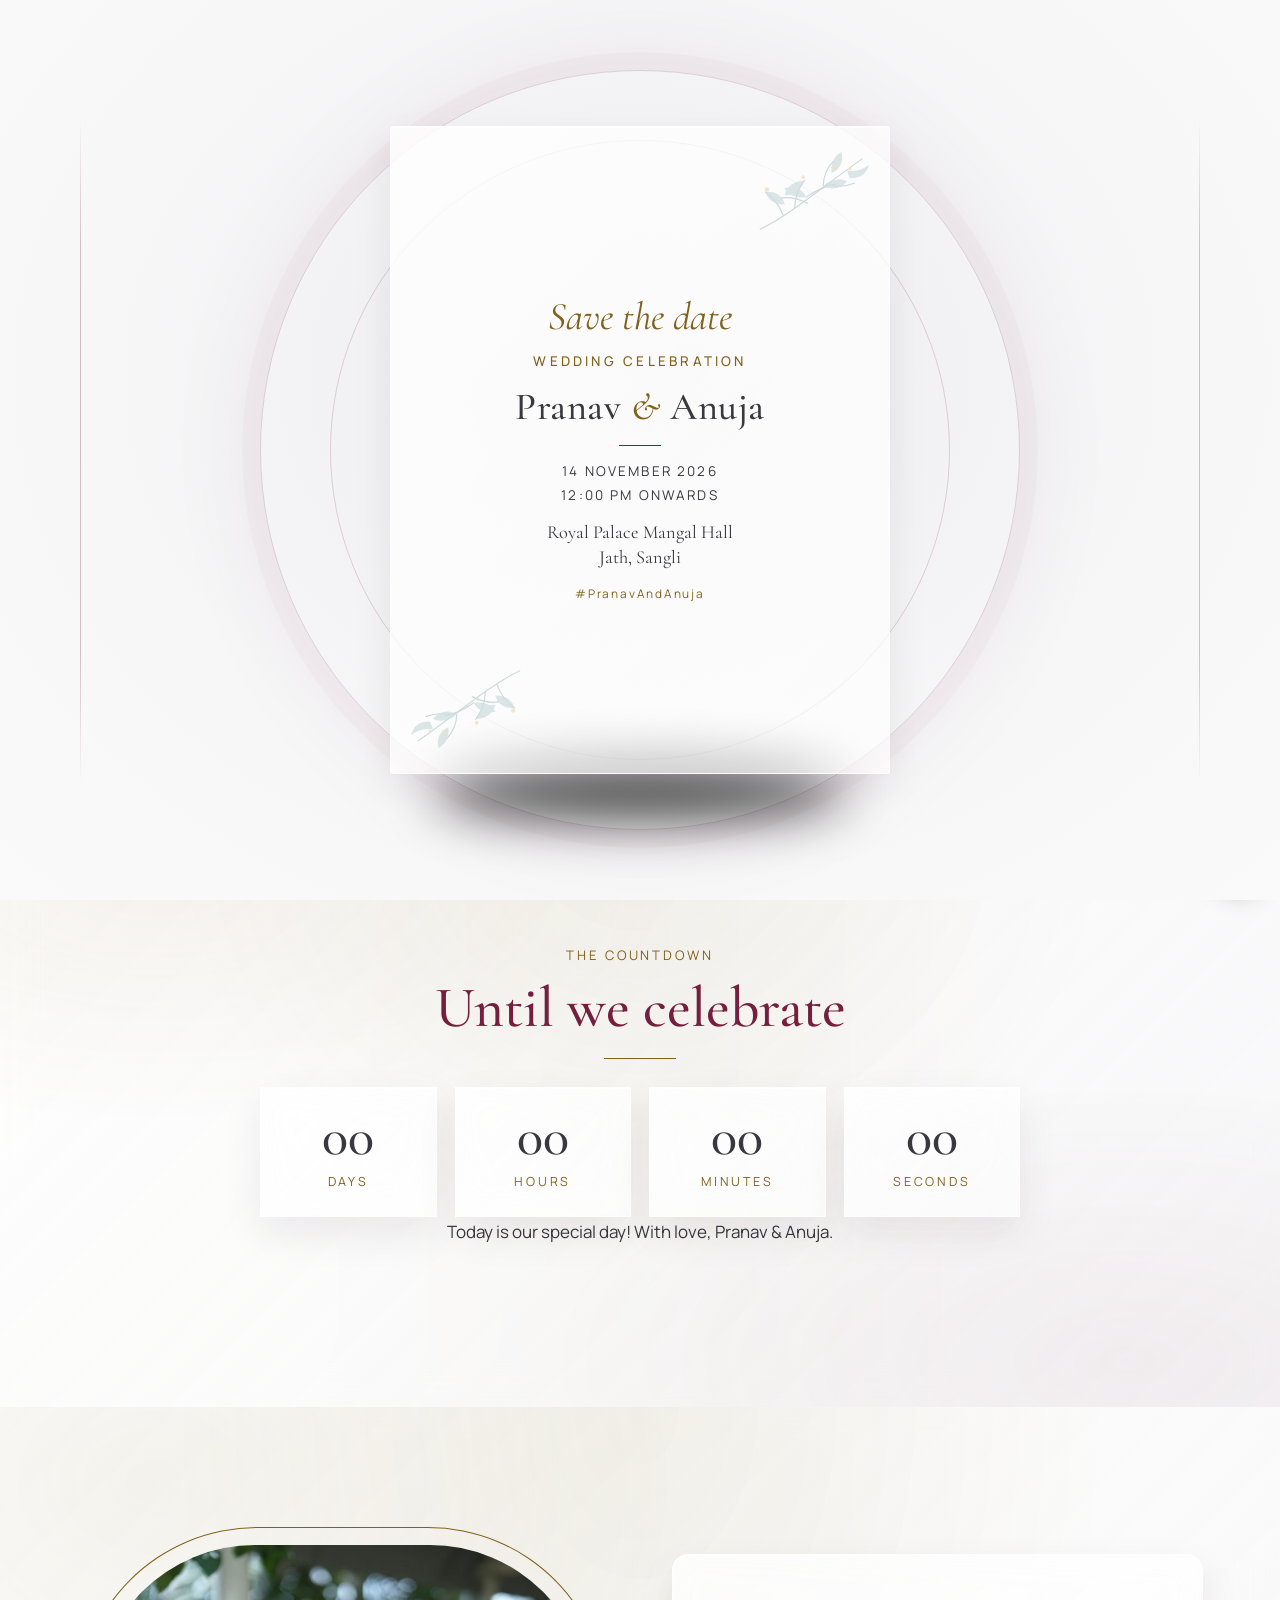
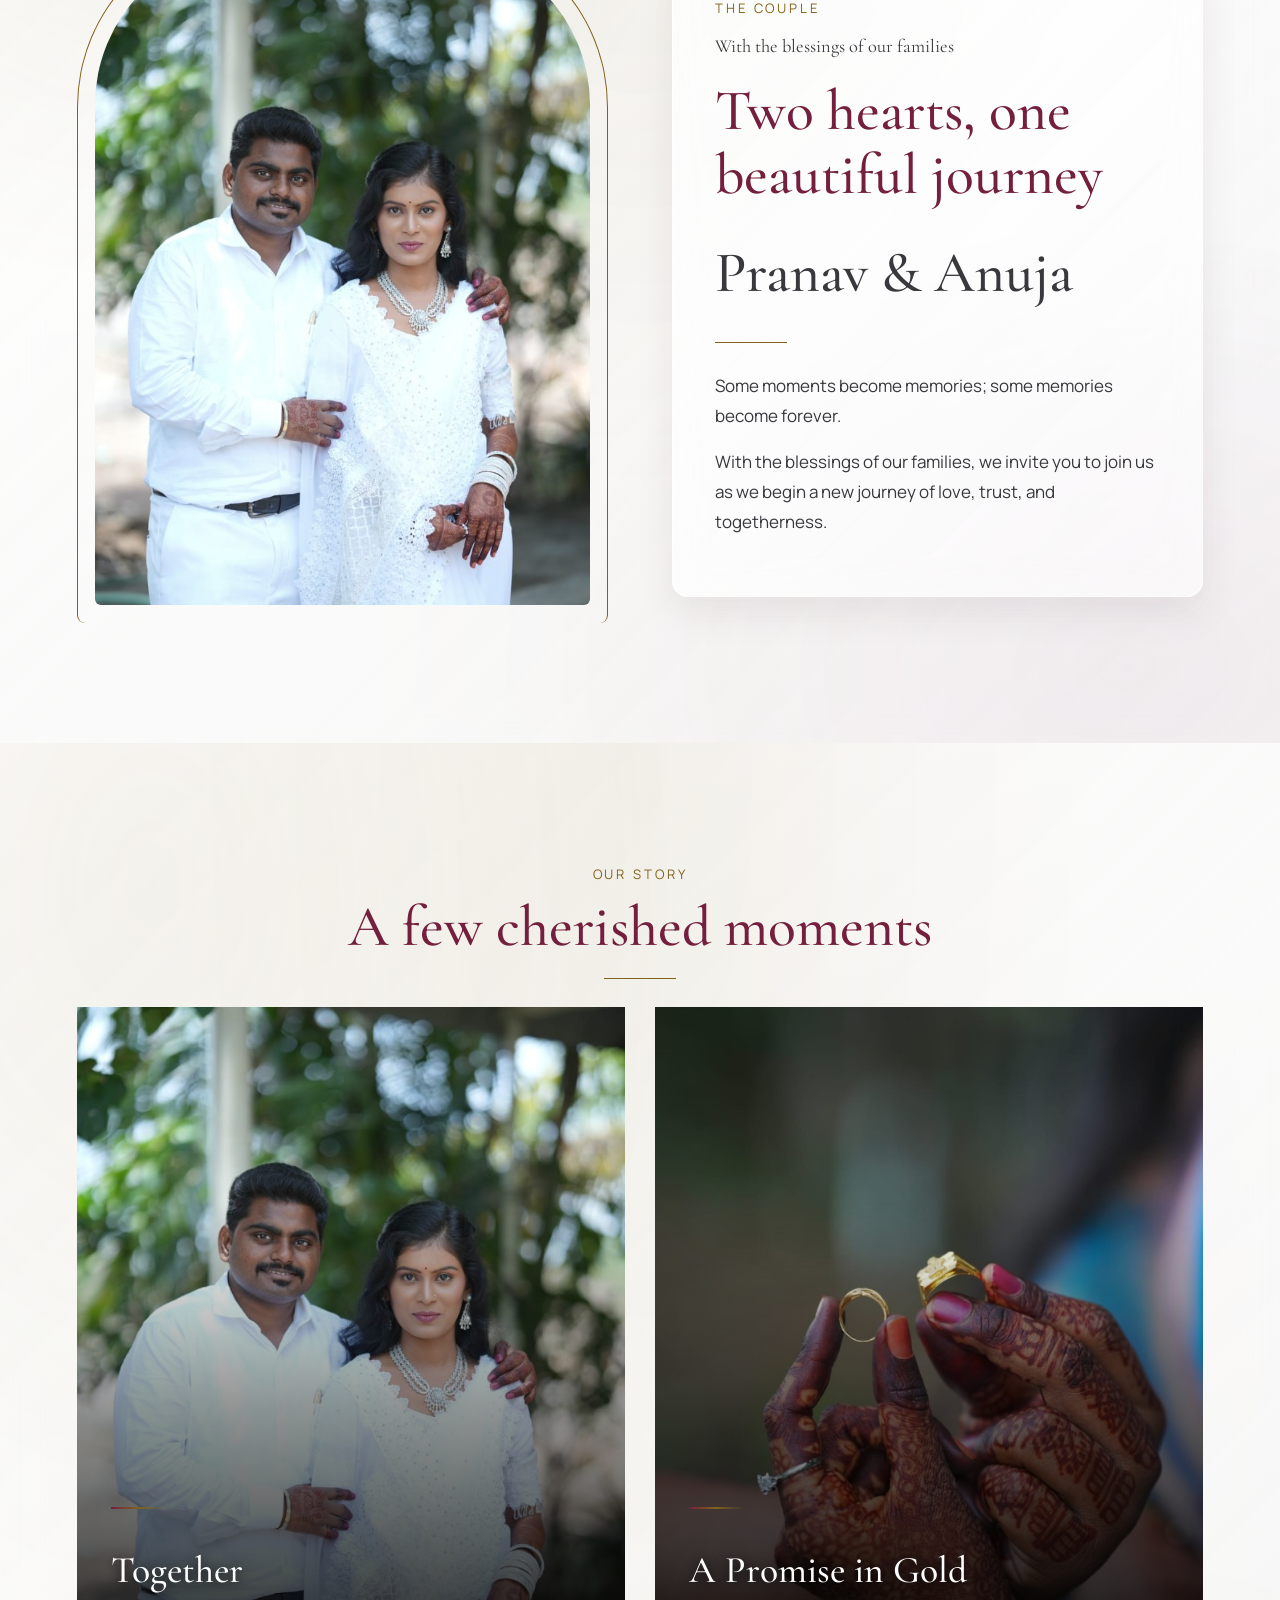
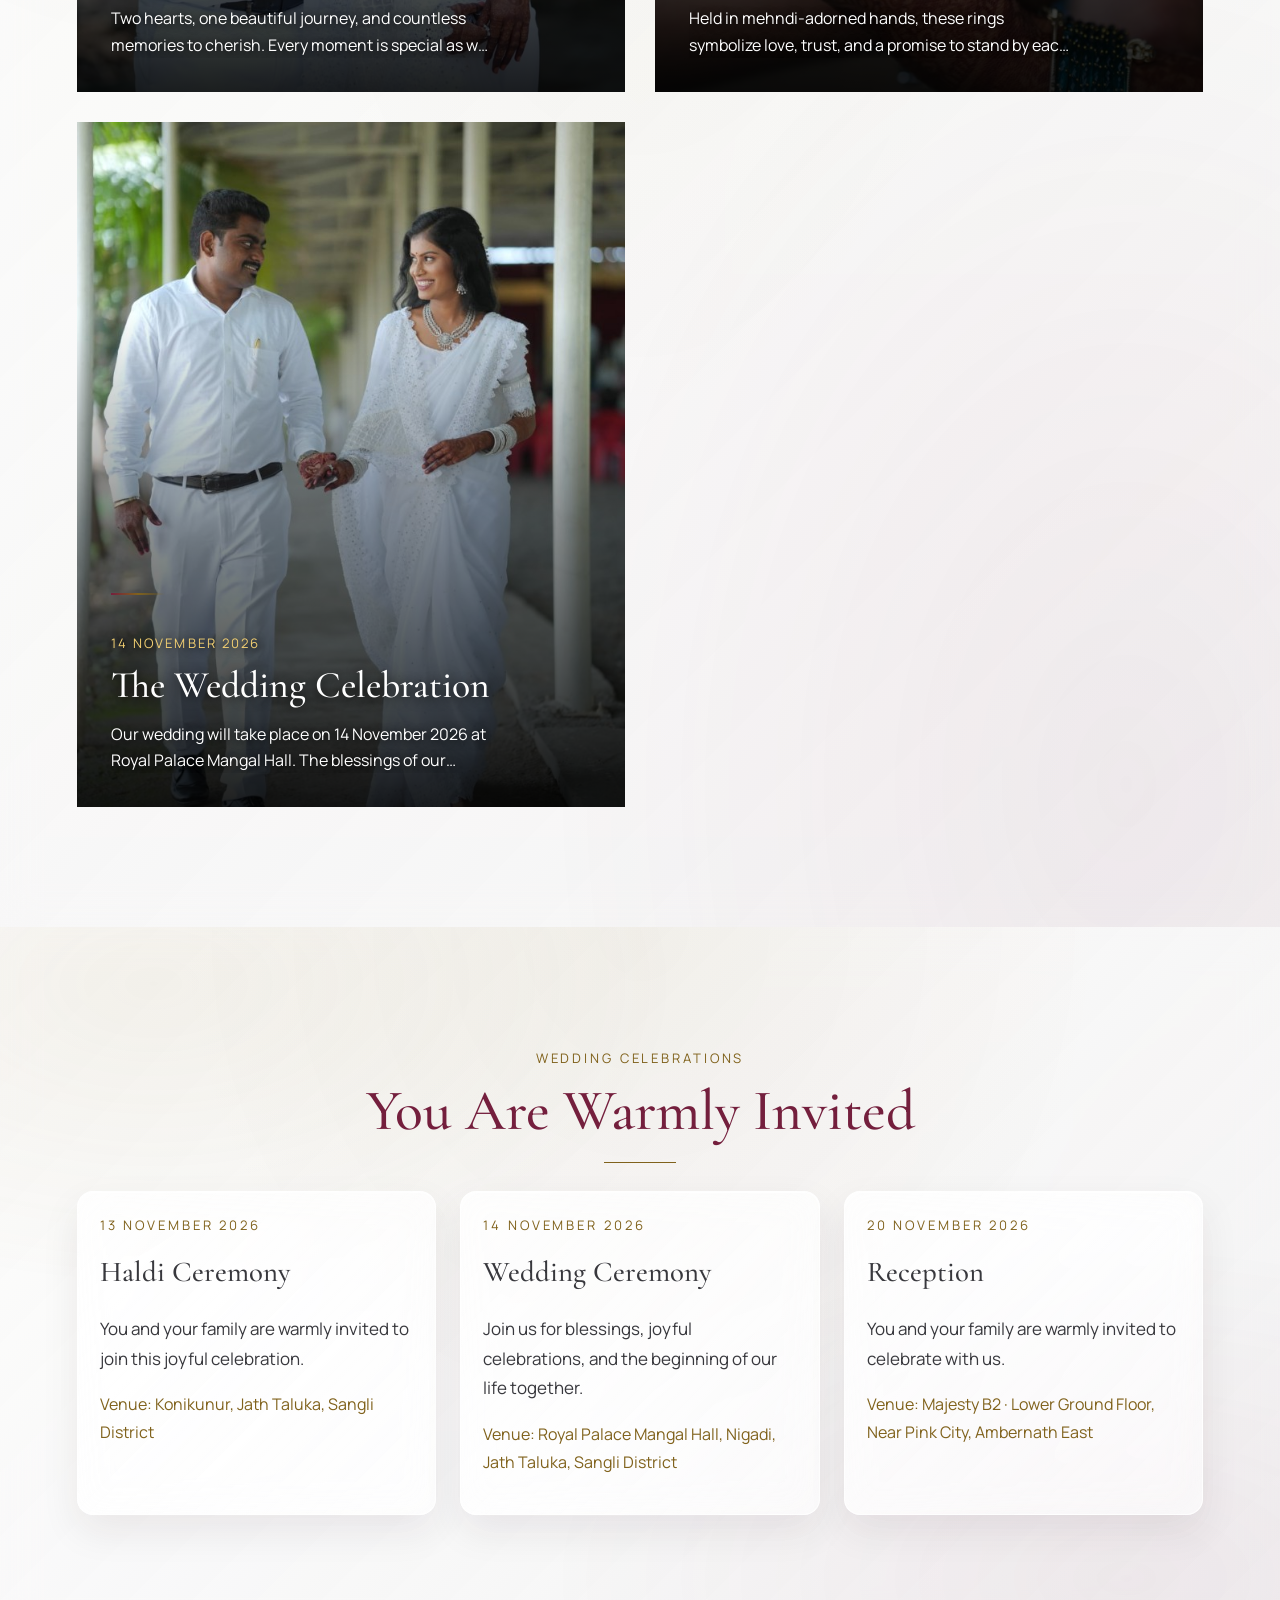
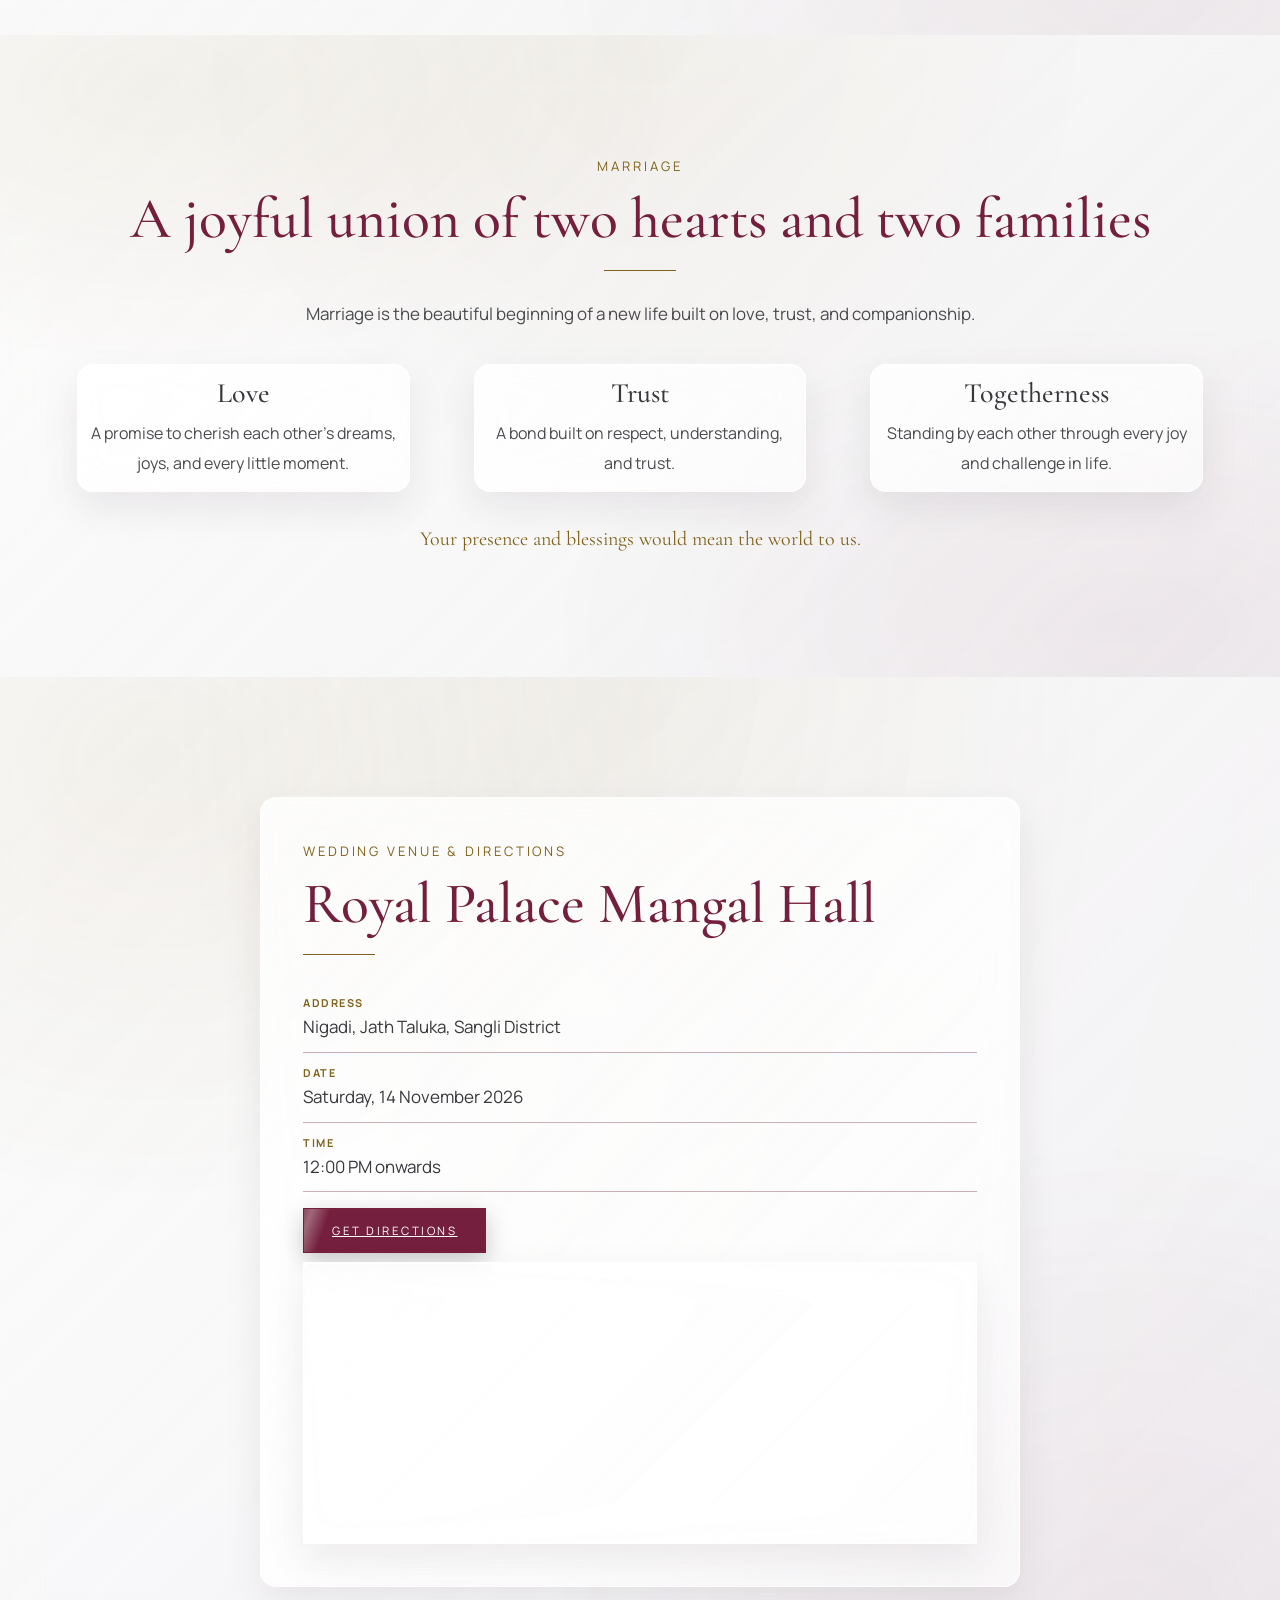
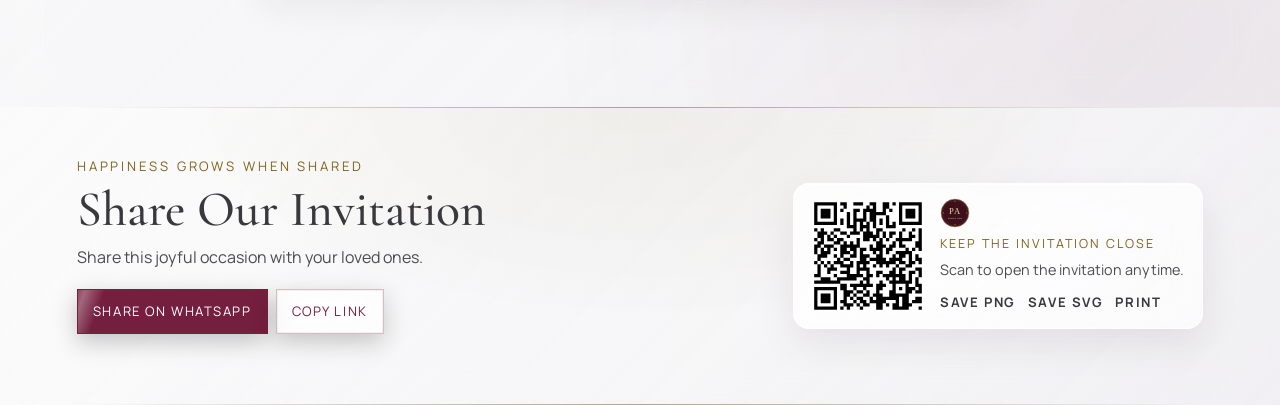
==== commit 49c5a907: "change content animation and background color" ====
--- a/index.html
+++ b/index.html
@@ -22,7 +22,7 @@
       href="https://fonts.googleapis.com/css2?family=Cormorant+Garamond:ital,wght@0,400;0,500;0,600;1,400&family=Manrope:wght@400;500;600&display=swap"
       rel="stylesheet"
     />
-    <link rel="stylesheet" href="css/styles.css?v=70" />
+    <link rel="stylesheet" href="css/styles.css?v=73" />
   </head>
   <body class="is-locked">
     <div class="grain" aria-hidden="true"></div>
--- a/css/styles.css
+++ b/css/styles.css
@@ -1107,7 +1107,7 @@
   z-index: 1;
   inset: 28% 0 0;
   pointer-events: none;
-  background: linear-gradient(180deg, rgba(38,12,24,0) 0%, rgba(38,12,24,.42) 38%, rgba(38,12,24,.9) 100%);
+  background: linear-gradient(180deg, rgba(0,0,0,0) 0%, rgba(0,0,0,.42) 42%, rgba(0,0,0,.88) 100%);
 }
 
 .milestone img {
@@ -1157,10 +1157,15 @@
 
 .milestone__copy p {
   margin: 0;
+  max-width: 38ch;
   color: #ffffff;
   text-shadow: 0 1px 9px rgba(0,0,0,.9);
   font-size: .96rem;
-  line-height: 1.9;
+  line-height: 1.65;
+  display: -webkit-box;
+  -webkit-box-orient: vertical;
+  -webkit-line-clamp: 2;
+  overflow: hidden;
 }
 
 .milestone time {
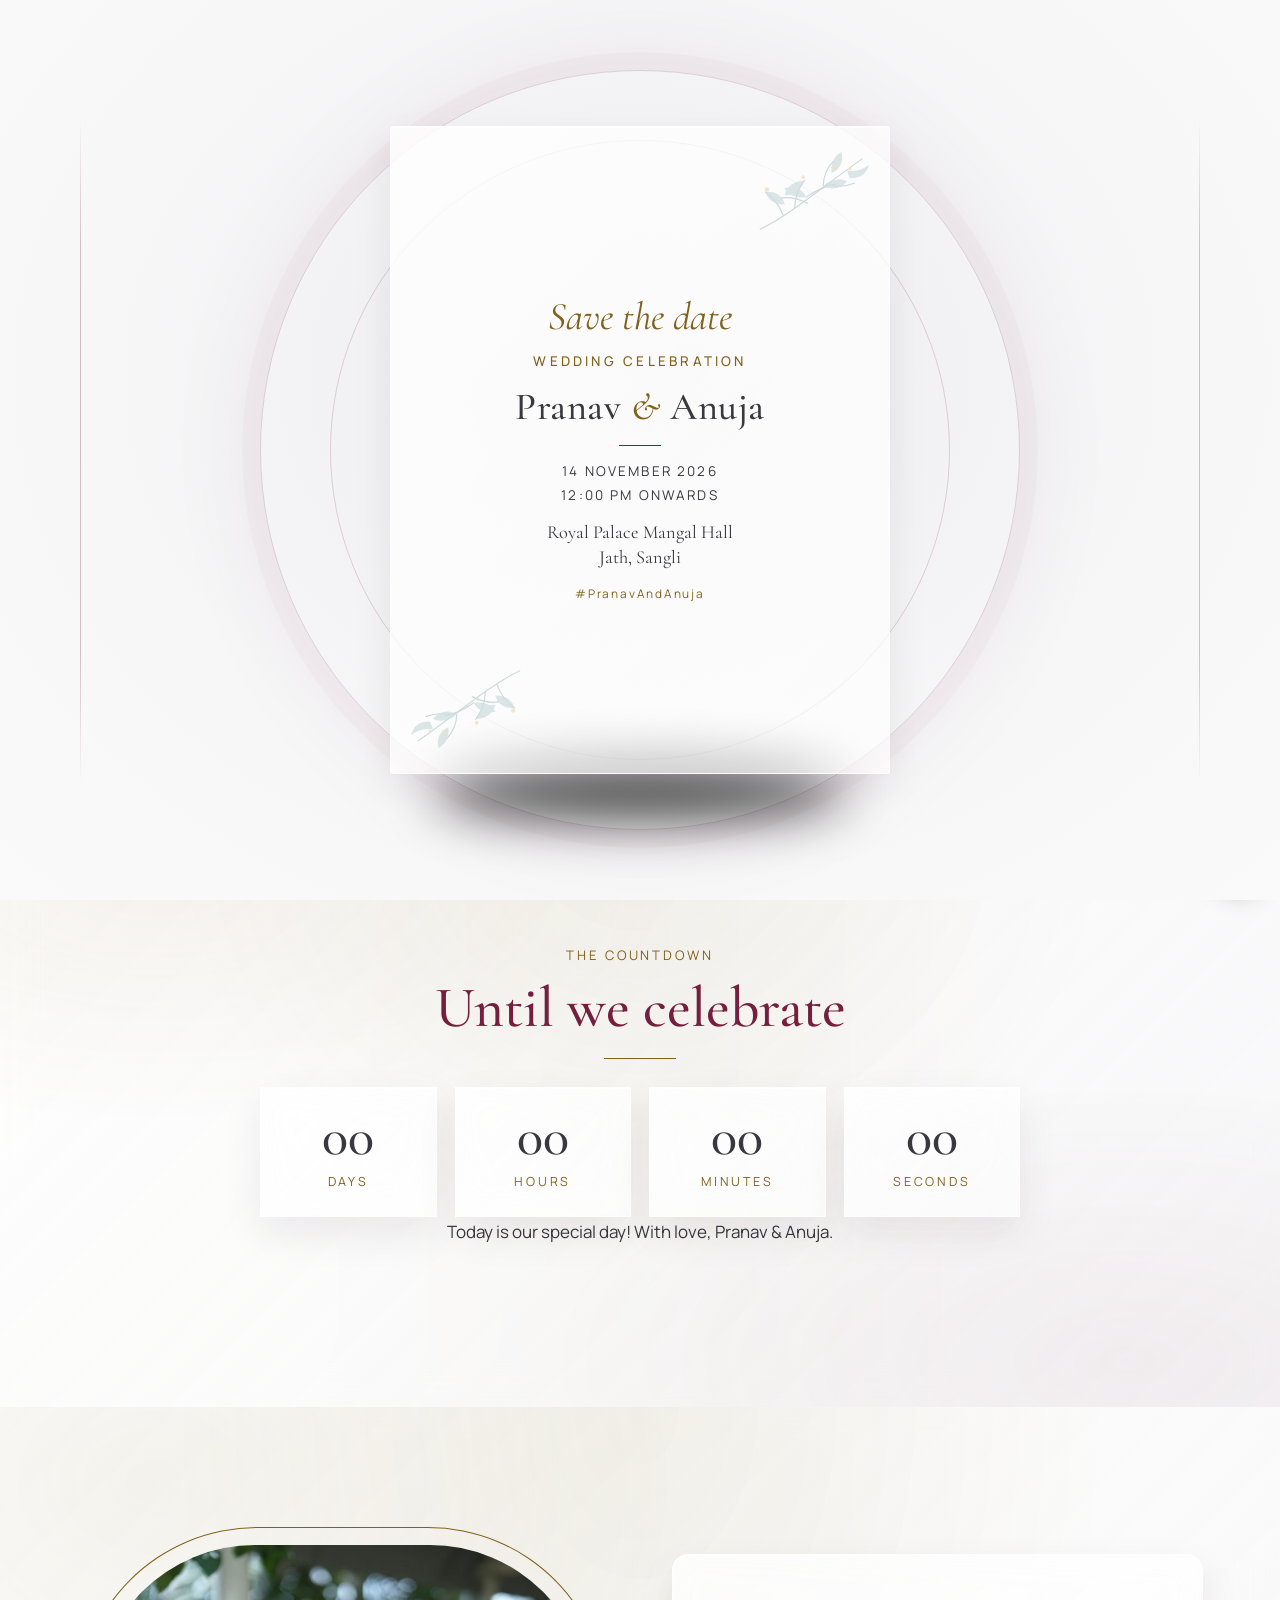
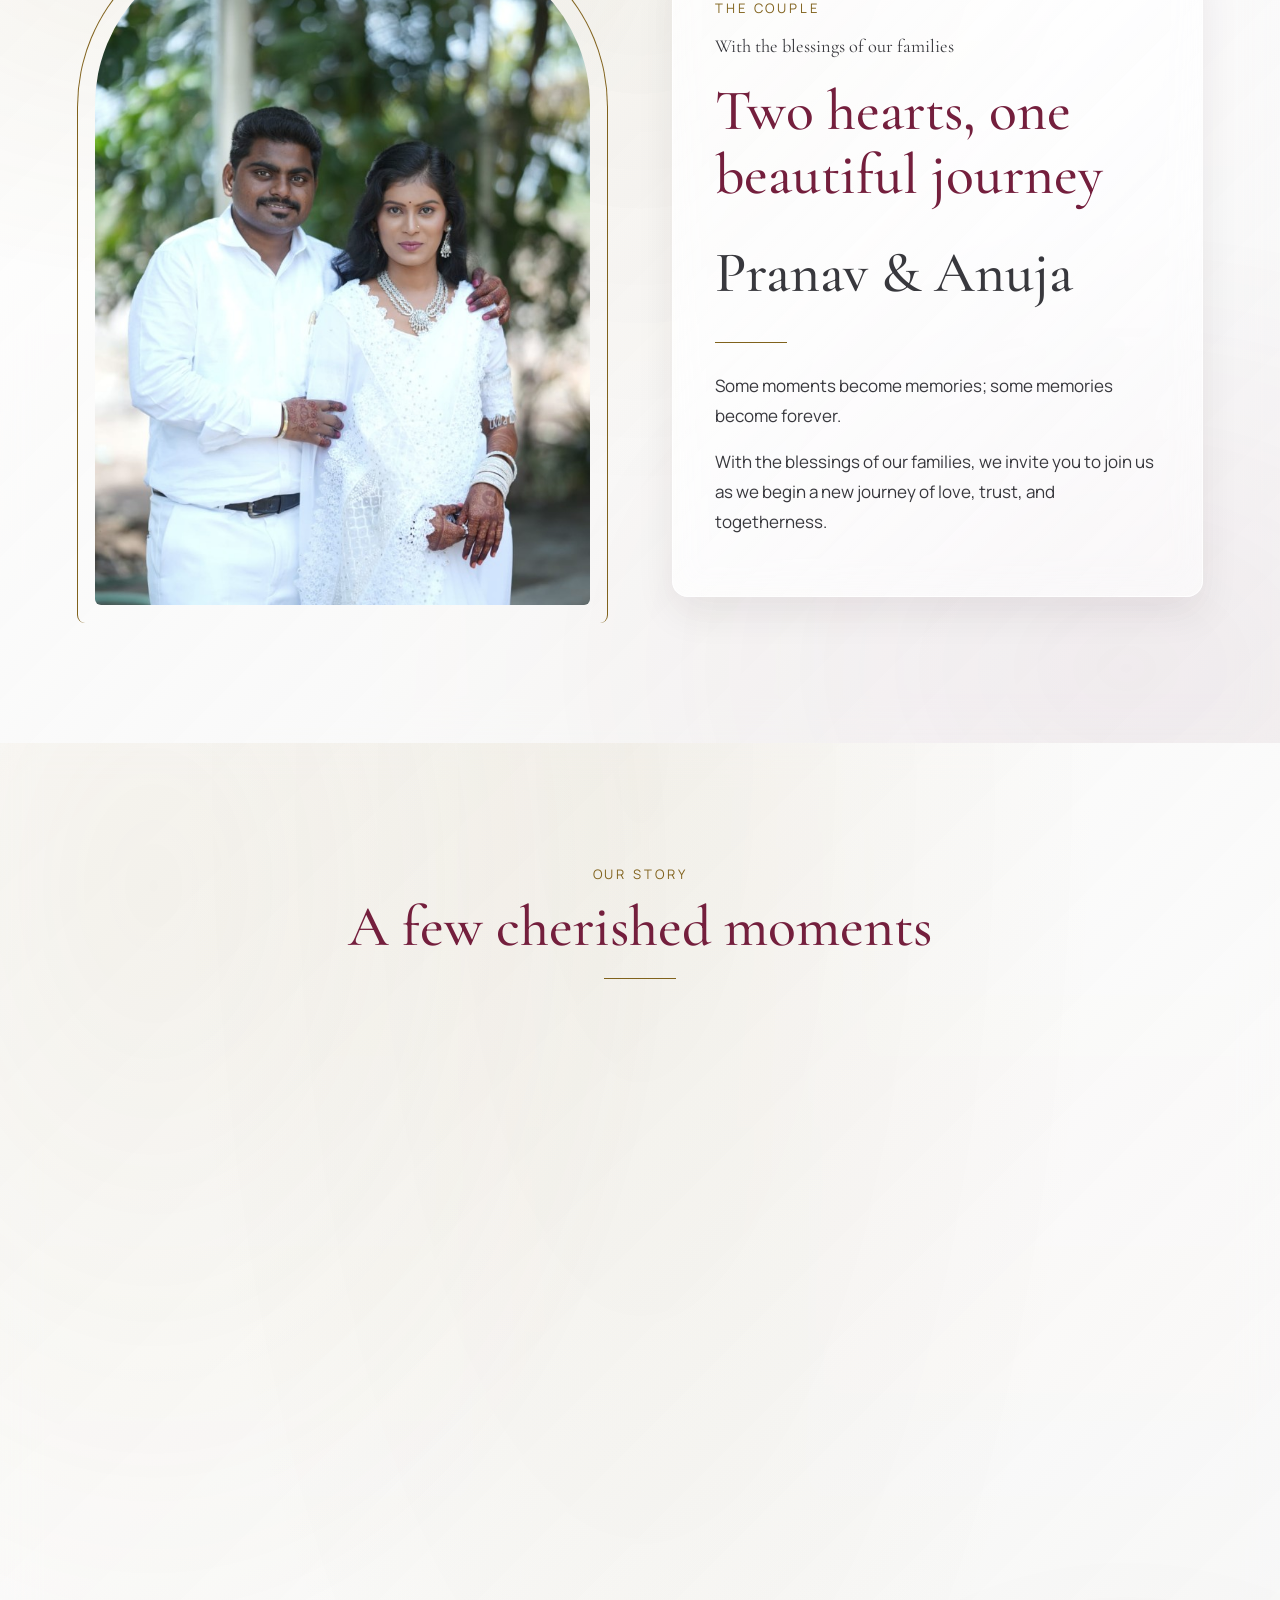
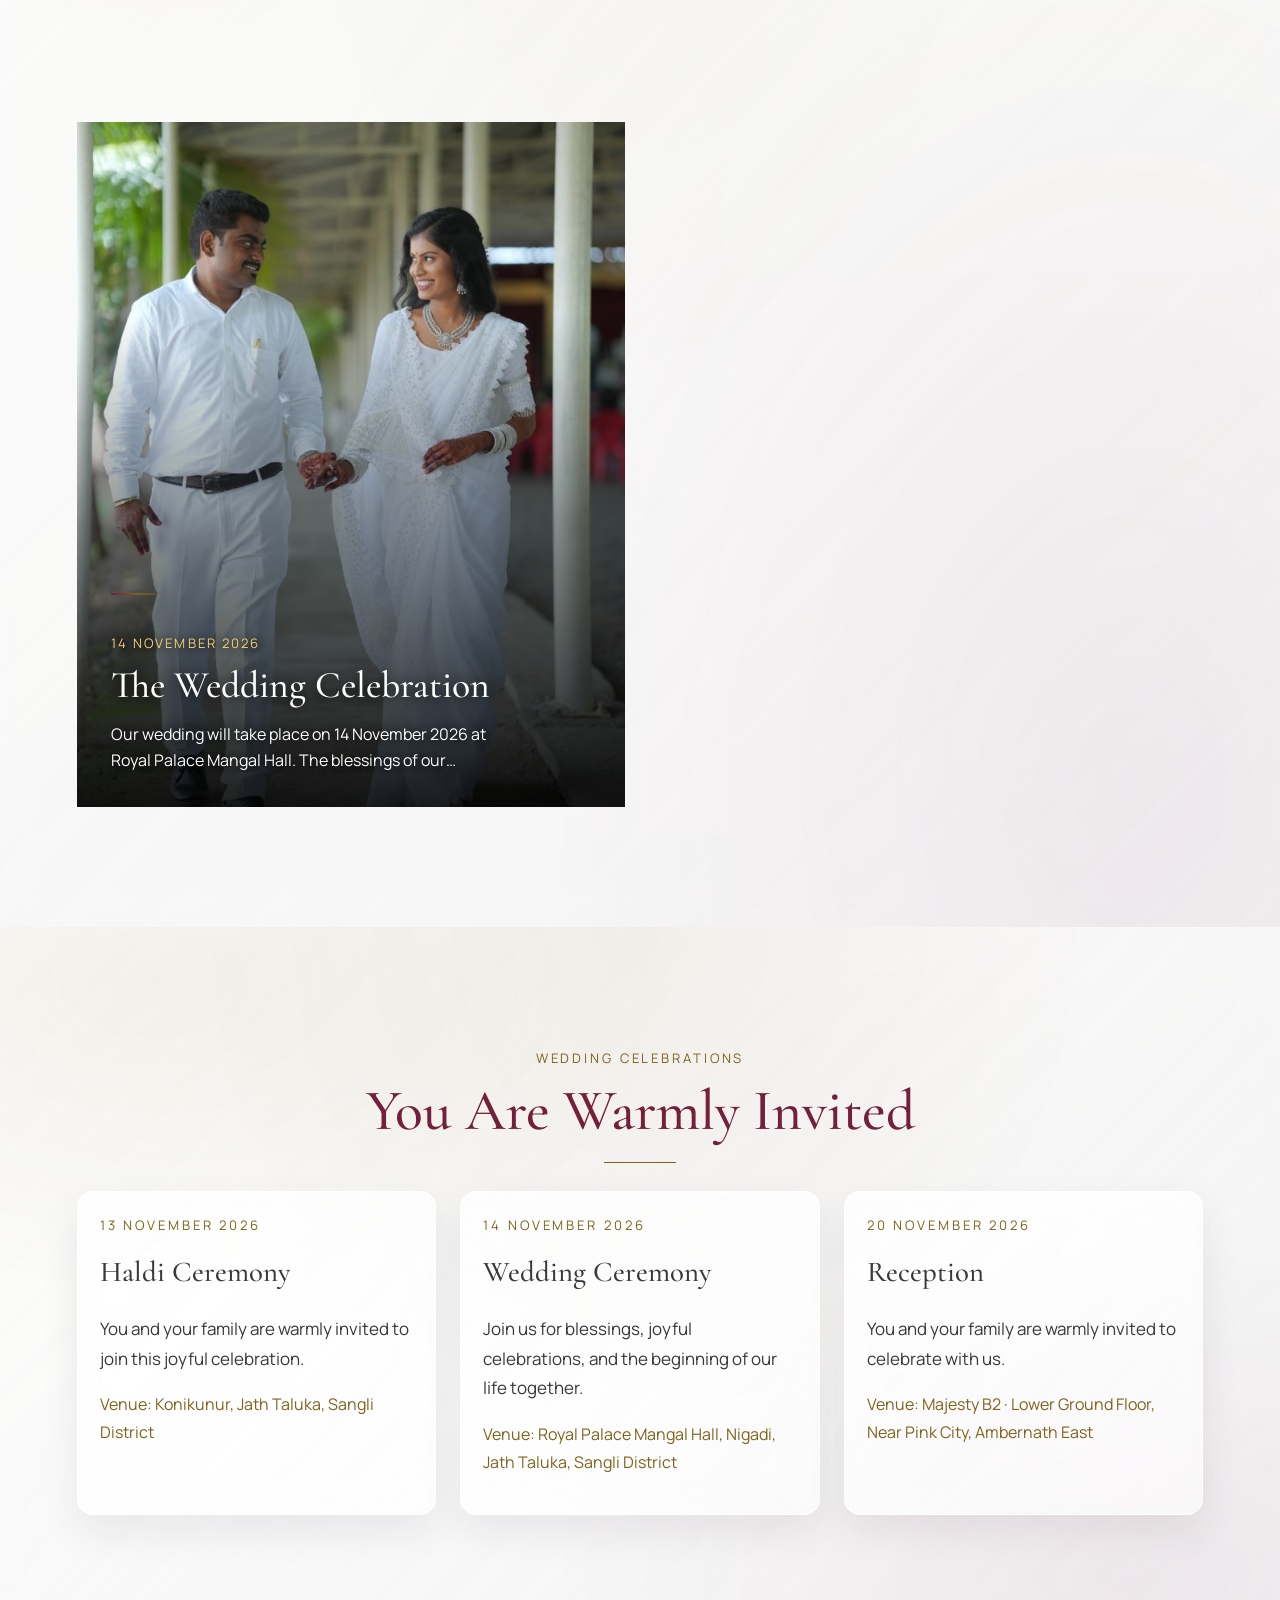
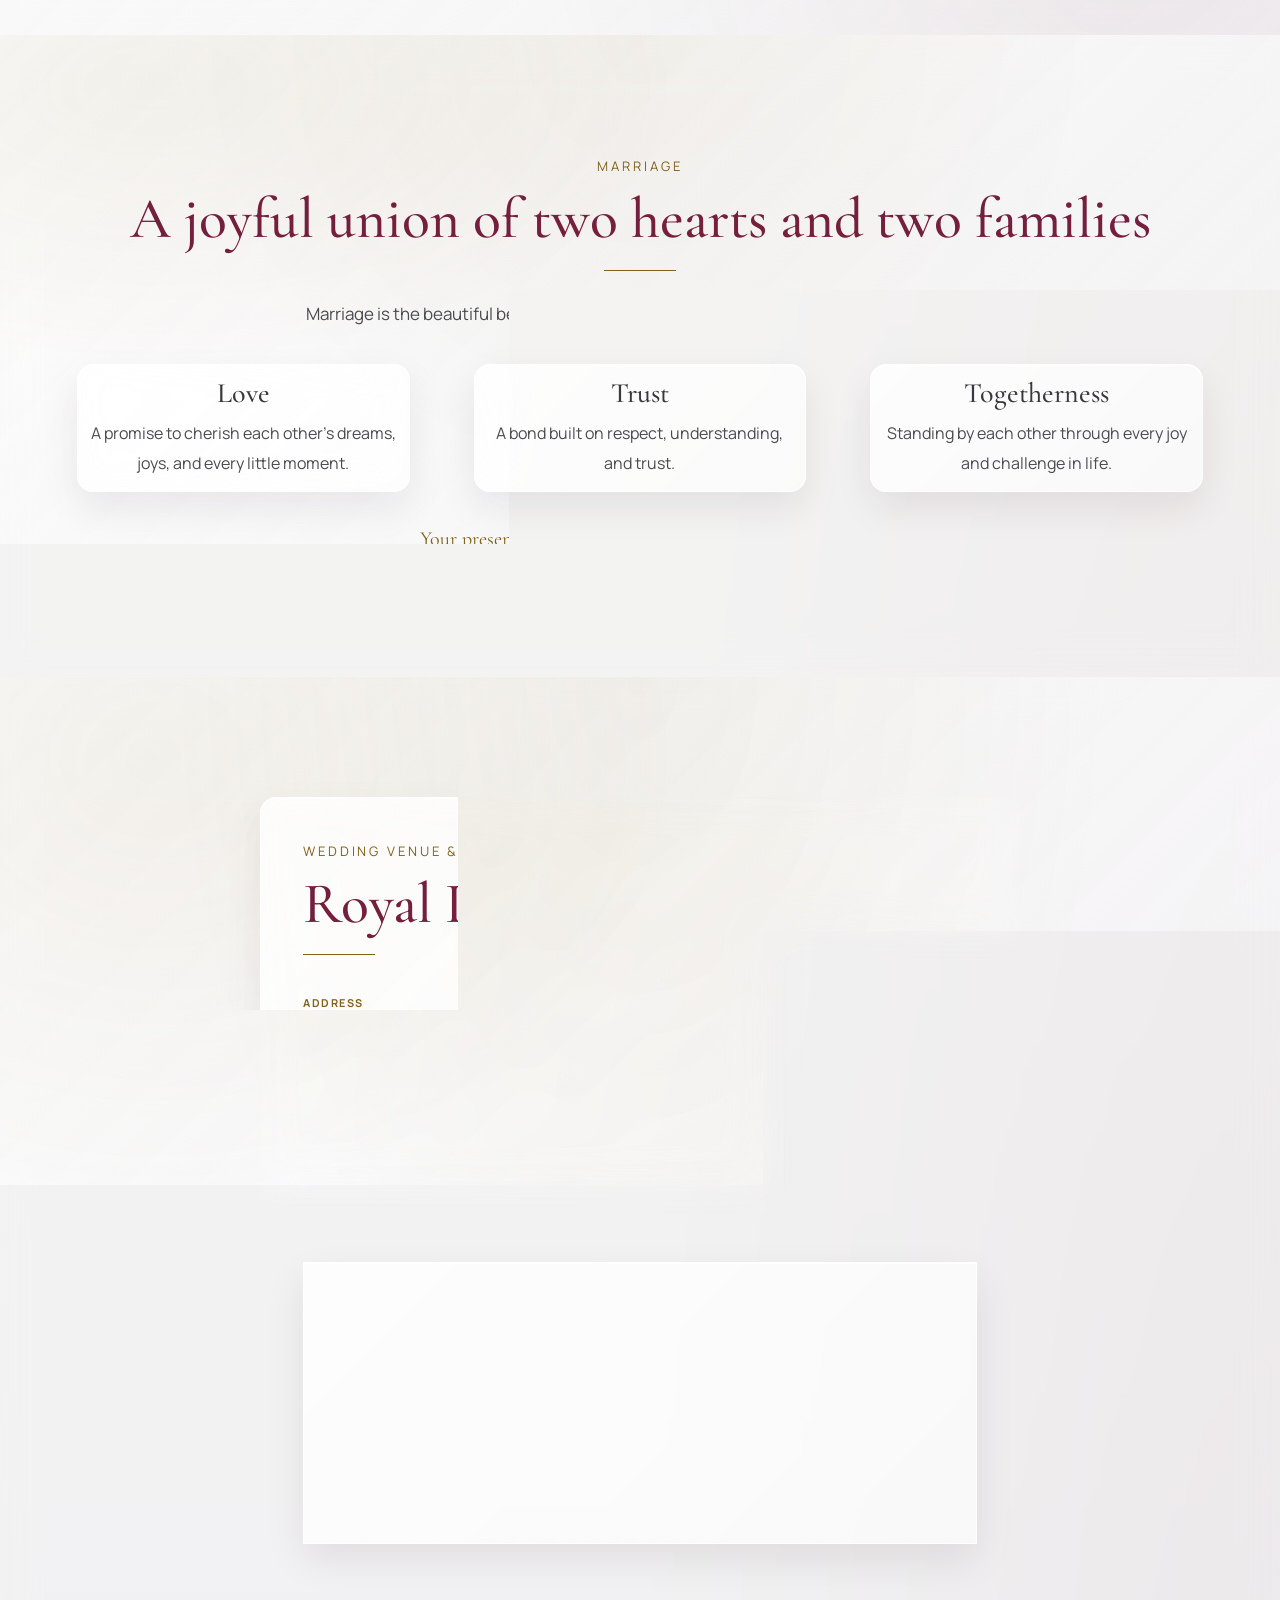
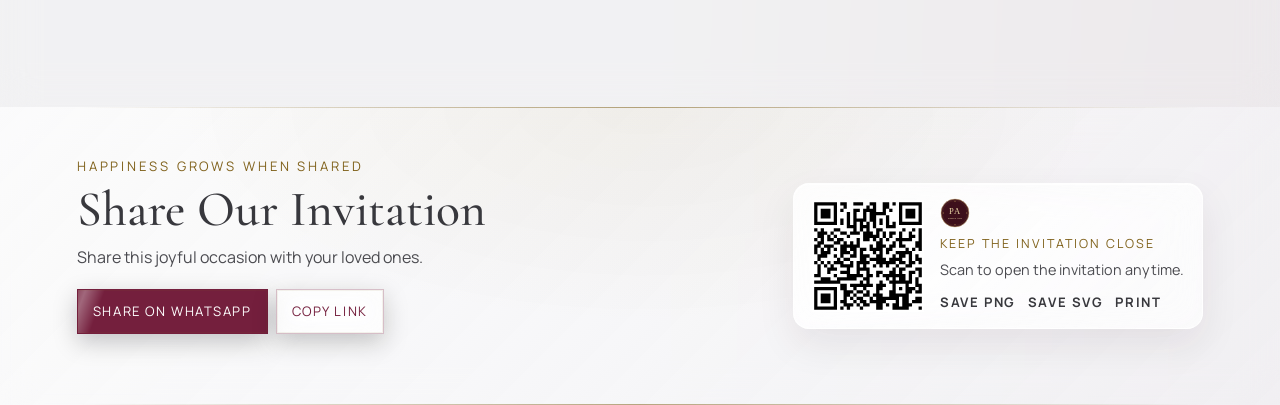
==== commit 8497ad87: "Optimize WhatsApp invitation preview image" ====
--- a/index.html
+++ b/index.html
@@ -13,8 +13,19 @@
       property="og:description"
       content="Join us on 14 November 2026 at Royal Palace Mangal Hall, Nigadi, Jath Taluka, Sangli District."
     />
-    <meta property="og:image" content="images/couple-portrait.jpg" />
+    <link rel="canonical" href="https://rohit-kamble.github.io/pranav-wedding-invitation/" />
+    <meta property="og:url" content="https://rohit-kamble.github.io/pranav-wedding-invitation/" />
+    <meta property="og:image" content="https://rohit-kamble.github.io/pranav-wedding-invitation/images/whatsapp-preview.jpg" />
+    <meta property="og:image:secure_url" content="https://rohit-kamble.github.io/pranav-wedding-invitation/images/whatsapp-preview.jpg" />
+    <meta property="og:image:type" content="image/jpeg" />
+    <meta property="og:image:width" content="720" />
+    <meta property="og:image:height" content="1280" />
+    <meta property="og:image:alt" content="Pranav and Anuja's wedding invitation for 14 November 2026" />
     <meta property="og:type" content="website" />
+    <meta name="twitter:card" content="summary_large_image" />
+    <meta name="twitter:title" content="Pranav &amp; Anuja — Wedding Invitation" />
+    <meta name="twitter:description" content="Join us on 14 November 2026 at Royal Palace Mangal Hall, Nigadi, Jath Taluka, Sangli District." />
+    <meta name="twitter:image" content="https://rohit-kamble.github.io/pranav-wedding-invitation/images/whatsapp-preview.jpg" />
     <link rel="icon" href="assets/favicon.svg" type="image/svg+xml" />
     <link rel="preconnect" href="https://fonts.googleapis.com" />
     <link rel="preconnect" href="https://fonts.gstatic.com" crossorigin />
@@ -273,6 +284,6 @@
     <script src="js/qrcode.min.js"></script>
     <script src="js/config.js?v=11"></script>
     <script src="js/storage.js"></script>
-    <script src="js/app.js?v=26"></script>
+    <script src="js/app.js?v=27"></script>
   </body>
 </html>
